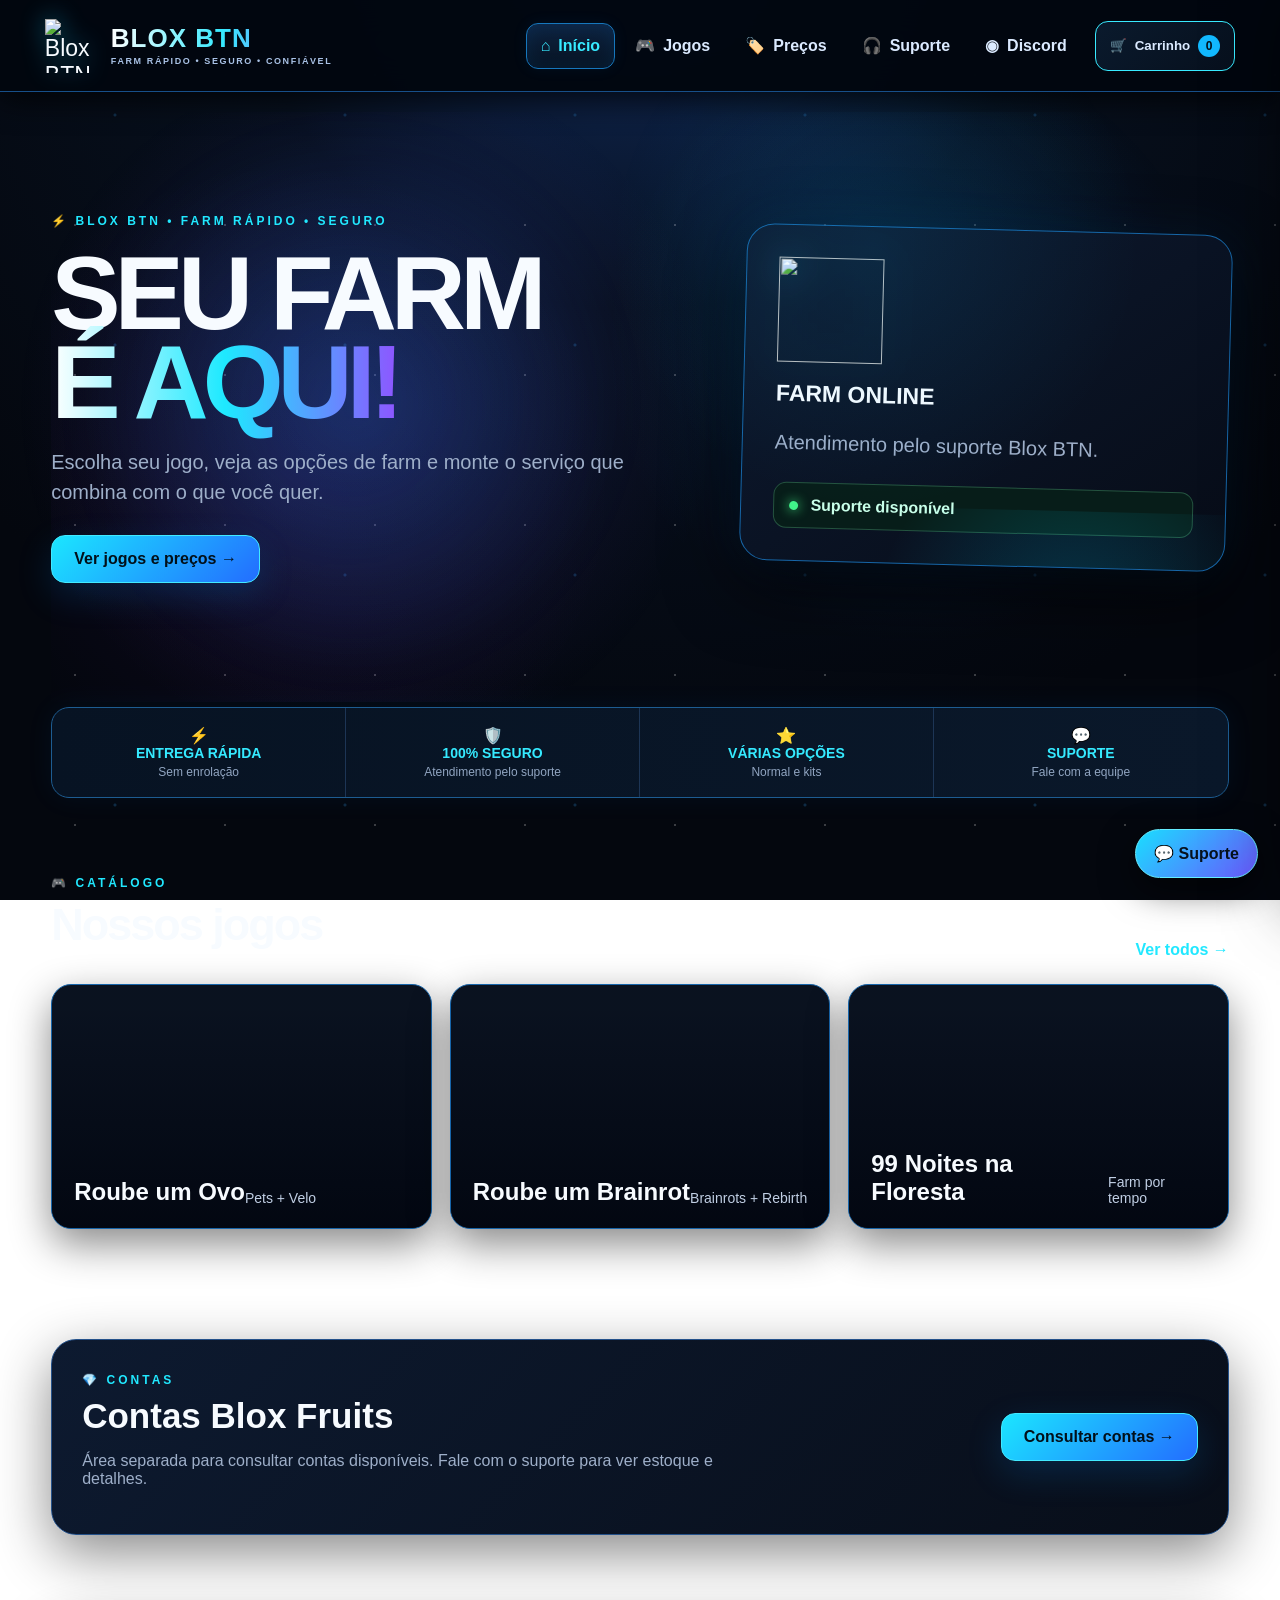
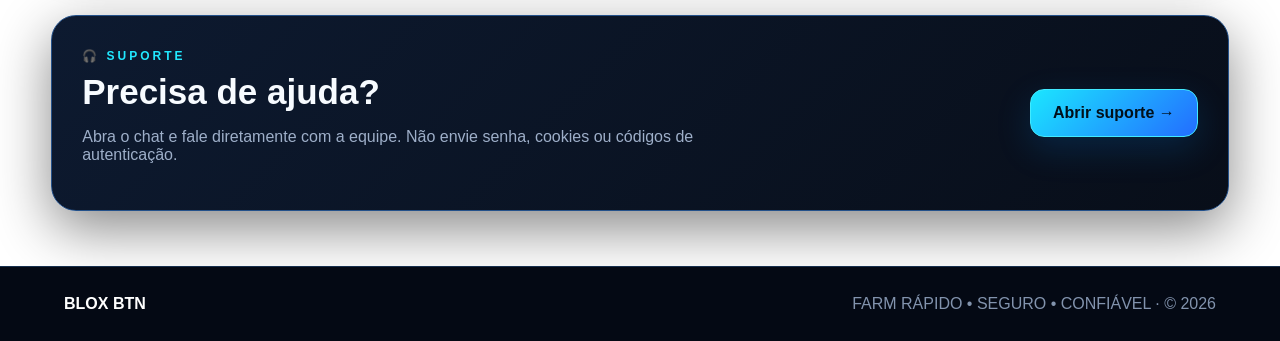
==== index.html @ 267d7a86 "Add files via upload" ====
<!DOCTYPE html>
<html lang="pt-BR"><head><meta charset="UTF-8"><meta name="viewport" content="width=device-width,initial-scale=1.0"><meta name="theme-color" content="#050812"><title>Blox BTN — Farm rápido</title><link rel="stylesheet" href="style.css"></head><body>
<header class="topbar"><a class="brand" href="index.html"><img src="logo.svg" alt="Blox BTN"><span class="brand-text"><strong>BLOX BTN</strong><small>FARM RÁPIDO • SEGURO • CONFIÁVEL</small></span></a><nav><a class="active" href="index.html">⌂ <span>Início</span></a><a href="jogos.html">🎮 <span>Jogos</span></a><a href="jogos.html#precos">🏷️ <span>Preços</span></a><a href="index.html#suporte">🎧 <span>Suporte</span></a><a href="#discord">◉ <span>Discord</span></a><button class="cart-btn" onclick="toggleCart()">🛒 <span>Carrinho</span><b id="cartCount">0</b></button></nav><button class="menu" onclick="toggleMenu()" aria-label="Abrir menu">☰</button></header>
<main class="home">
<section class="hero"><div class="hero-glow"></div><div class="hero-content"><span class="eyebrow">⚡ BLOX BTN • FARM RÁPIDO • SEGURO</span><h1>SEU FARM<br><span>É AQUI!</span></h1><p>Escolha seu jogo, veja as opções de farm e monte o serviço que combina com o que você quer.</p><div class="hero-actions"><a class="main-button" href="jogos.html">Ver jogos e preços →</a></div></div><div class="hero-card"><img src="logo.svg" alt="" class="hero-logo-img"><strong>FARM ONLINE</strong><p>Atendimento pelo suporte Blox BTN.</p><div class="status"><i></i> Suporte disponível</div></div></section>
<div class="feature-strip"><div>⚡<b>ENTREGA RÁPIDA</b><span>Sem enrolação</span></div><div>🛡️<b>100% SEGURO</b><span>Atendimento pelo suporte</span></div><div>⭐<b>VÁRIAS OPÇÕES</b><span>Normal e kits</span></div><div>💬<b>SUPORTE</b><span>Fale com a equipe</span></div></div>
<section class="section catalog-home"><div class="section-head"><div><span class="eyebrow">🎮 CATÁLOGO</span><h2>Nossos jogos</h2></div><a href="jogos.html" class="see-all">Ver todos →</a></div><div class="cards three"><a class="game-preview ovo" href="precos.html?jogo=roube-um-ovo"><b>Roube um Ovo</b><small>Pets + Velo</small></a><a class="game-preview" href="precos.html?jogo=roube-um-brainrot" style="--bg:url('https://tr.rbxcdn.com/180DAY-8bde6e72c5a39b7f9b7b8b1c5c5f0f15/500/280/Image/Jpeg/noFilter')"><b>Roube um Brainrot</b><small>Brainrots + Rebirth</small></a><a class="game-preview noites" href="precos.html?jogo=99-noites"><b>99 Noites na Floresta</b><small>Farm por tempo</small></a></div></section>
<section class="section" id="contas"><div class="support-panel"><div><span class="eyebrow">💎 CONTAS</span><h2>Contas Blox Fruits</h2><p>Área separada para consultar contas disponíveis. Fale com o suporte para ver estoque e detalhes.</p></div><button class="main-button" onclick="openSupport()">Consultar contas →</button></div></section>
<section class="section support-section" id="suporte"><div class="support-panel"><div><span class="eyebrow">🎧 SUPORTE</span><h2>Precisa de ajuda?</h2><p>Abra o chat e fale diretamente com a equipe. Não envie senha, cookies ou códigos de autenticação.</p></div><button class="main-button" onclick="openSupport()">Abrir suporte →</button></div></section>
</main><aside id="cartPanel" class="cart-panel"><div class="cart-head"><strong>🛒 Seu carrinho</strong><button onclick="toggleCart()">×</button></div><div id="cartItems" class="cart-items"><div class="empty-cart">Seu carrinho está vazio.<small>Escolha uma opção e ela aparecerá aqui.</small></div></div><div class="cart-foot"><span>Total</span><strong id="cartTotal">R$ 0</strong><button class="main-button" onclick="openSupport()">Finalizar pelo suporte</button></div></aside><div id="cartShade" class="cart-shade" onclick="toggleCart()"></div><footer><strong>BLOX BTN</strong><span>FARM RÁPIDO • SEGURO • CONFIÁVEL · © 2026</span></footer><div class="support-float" onclick="openSupport()">💬 <span>Suporte</span></div>
<script src="script.js"></script><script type="text/javascript">var Tawk_API=Tawk_API||{},Tawk_LoadStart=new Date();Tawk_API.onLoad=function(){if(Tawk_API.hideWidget)Tawk_API.hideWidget()};(function(){var s1=document.createElement('script'),s0=document.getElementsByTagName('script')[0];s1.async=true;s1.src='https://embed.tawk.to/6ab059ace9134d343e1acadb/1k30dsj8l';s1.charset='UTF-8';s1.setAttribute('crossorigin','*');s0.parentNode.insertBefore(s1,s0)})();</script></body></html>
---- style.css ----
*{box-sizing:border-box}html{scroll-behavior:smooth}:root{--bg:#050812;--panel:#0b1221;--panel2:#10192d;--line:#1e3b67;--text:#f7fbff;--muted:#9eafc9;--cyan:#21e8ff;--blue:#1787ff;--purple:#8a4dff;--pink:#e54dff;--green:#41f58a}body{margin:0;background:radial-gradient(circle at 50% -10%,#122d61 0,#07101e 34%,#04070e 75%);background-attachment:fixed;color:var(--text);font-family:Inter,Arial,sans-serif;min-height:100vh}body:before{content:"";position:fixed;inset:0;pointer-events:none;opacity:.22;background-image:radial-gradient(#fff 1px,transparent 1px),radial-gradient(#3aa9ff 1px,transparent 2px);background-size:150px 150px,230px 230px;z-index:-1}a{text-decoration:none;color:inherit}.topbar{height:82px;background:rgba(3,8,17,.92);backdrop-filter:blur(18px);border-bottom:1px solid #1a3963;display:flex;align-items:center;justify-content:space-between;padding:0 4%;position:sticky;top:0;z-index:20;box-shadow:0 8px 30px #0008}.brand{display:flex;align-items:center;gap:11px;font-size:23px}.brand img{width:48px;height:48px;filter:drop-shadow(0 0 12px #16cfff77)}.brand strong{background:linear-gradient(90deg,#fff,#35eaff,#9b6cff);-webkit-background-clip:text;background-clip:text;color:transparent}.topbar nav{display:flex;gap:22px;align-items:center}.topbar nav a{color:#dce9ff;font-weight:800;padding:10px 12px;border-radius:12px}.topbar nav a:hover{color:var(--cyan);background:#0b1b31}.menu{display:none;background:none;border:0;color:white;font-size:28px}.home,.catalog-page,.prices-page{width:min(1180px,92%);margin:auto}.hero{min-height:610px;display:grid;grid-template-columns:1.15fr .85fr;gap:35px;align-items:center;padding:70px 0 55px;position:relative}.hero:before{content:"";position:absolute;inset:20px -8% 0;background:radial-gradient(circle at 70% 40%,#168dff25,transparent 30%),radial-gradient(circle at 30% 50%,#8a4dff25,transparent 35%);pointer-events:none}.hero-content{position:relative;z-index:1}.hero-glow{position:absolute;width:600px;height:600px;border-radius:50%;background:radial-gradient(circle,#008dff35,transparent 65%);filter:blur(20px);top:10px;left:0;pointer-events:none}.eyebrow,.mini-label{color:var(--cyan);font-weight:900;letter-spacing:3px;font-size:12px}.hero h1{font-size:clamp(58px,9vw,104px);line-height:.86;letter-spacing:-6px;margin:20px 0}.hero h1 span{background:linear-gradient(90deg,#fff,#1ee9ff,#8e55ff);-webkit-background-clip:text;background-clip:text;color:transparent}.hero p{font-size:20px;color:var(--muted);max-width:650px;line-height:1.5}.hero-actions{margin-top:28px}.main-button{border:1px solid #42eaff;display:inline-flex;align-items:center;justify-content:center;border-radius:14px;padding:14px 22px;font-size:16px;font-weight:900;background:linear-gradient(135deg,#1be6ff,#236dff);color:#02101a;box-shadow:0 12px 35px #008cff2b;cursor:pointer}.hero-card{background:linear-gradient(145deg,#0d1a31,#070c17);border:1px solid #24518a;border-radius:28px;padding:32px;box-shadow:0 25px 70px #000b;transform:rotate(1.5deg);position:relative;overflow:hidden}.hero-card:after{content:"";position:absolute;inset:auto -30% -55% 10%;height:240px;background:radial-gradient(circle,#00d9ff35,transparent 65%);pointer-events:none}.hero-logo-img{width:105px;height:105px;margin-bottom:18px;filter:drop-shadow(0 0 18px #18dfff66)}.hero-card strong{display:block;font-size:23px}.hero-card p{color:var(--muted);line-height:1.5}.status{margin-top:25px;padding:13px 15px;border:1px solid #24533f;border-radius:13px;background:#071d19;color:#c8ffe9;font-weight:800}.status i{display:inline-block;width:9px;height:9px;background:var(--green);border-radius:50%;margin-right:8px;box-shadow:0 0 12px var(--green)}.section{padding:55px 0}.section-head{display:flex;align-items:end;justify-content:space-between;gap:20px;margin-bottom:25px}.section-head h2{font-size:45px;letter-spacing:-2px;margin:8px 0}.see-all{color:var(--cyan);font-weight:900}.cards{display:grid;gap:18px}.cards.three{grid-template-columns:repeat(3,1fr)}.game-preview,.game-card{position:relative;overflow:hidden;border:1px solid #1765aa;background:#0a1220 center/cover no-repeat var(--bg);border-radius:20px;min-height:245px;padding:22px;display:flex;align-items:flex-end;transition:.22s;box-shadow:0 15px 40px #0007}.game-preview:before,.game-card:before{content:"";position:absolute;inset:0;background:linear-gradient(180deg,#00000005 10%,#020610ed 100%)}.game-preview>* ,.game-card>*{position:relative}.game-preview:hover,.game-card:hover{transform:translateY(-6px);border-color:var(--cyan);box-shadow:0 18px 50px #00cfff1c}.game-preview b,.game-card strong{font-size:24px;display:block}.game-preview small,.game-card small{display:block;color:#c0cee3;margin-top:6px;font-size:14px}.game-preview.bf{--bg:url('https://tr.rbxcdn.com/180DAY-5304fe8fb874c7244eb4fe24ff324b17/500/280/Image/Jpeg/noFilter')}.game-preview.ovo{--bg:url('https://tr.rbxcdn.com/180DAY-d242991b00219200fb6b4ad45fec79f3/500/280/Image/Jpeg/noFilter')}.game-preview.noites{--bg:url('https://tr.rbxcdn.com/180DAY-b326856ea20ac1e3c3c8810c6e932b70/500/280/Image/Jpeg/noFilter')}.feature-strip{display:grid;grid-template-columns:repeat(4,1fr);border:1px solid #1d5c91;border-radius:18px;background:linear-gradient(90deg,#071323,#0a182a);overflow:hidden;margin:5px 0 20px}.feature-strip>div{padding:18px;text-align:center;border-right:1px solid #1d3555}.feature-strip>div:last-child{border-right:0}.feature-strip b{display:block;color:#35eaff;font-size:14px}.feature-strip span{display:block;color:#91a5c1;font-size:12px;margin-top:4px}.kits-panel{border:1px solid #6937bd;border-radius:25px;padding:25px;background:linear-gradient(135deg,#100d25,#090d1c);box-shadow:0 20px 60px #0008}.kits-head{display:flex;align-items:center;justify-content:space-between;gap:15px;margin-bottom:18px}.kits-head h2{font-size:34px;margin:4px 0}.kit-grid{display:grid;grid-template-columns:repeat(4,1fr);gap:12px}.kit-card{border:1px solid #3159a1;border-radius:15px;background:linear-gradient(145deg,#101d35,#0b1222);padding:14px;min-height:125px}.kit-card .tag{display:inline-block;color:#fff;background:linear-gradient(90deg,#7b27ff,#b93cff);padding:4px 8px;border-radius:7px;font-size:10px;font-weight:900}.kit-card b{display:block;margin:12px 0 5px;font-size:14px}.kit-card small{color:#aebed5}.kit-price{margin-top:12px;color:#dffcff;font-weight:900}.support-section{padding-top:25px}.support-panel{border:1px solid #24518a;border-radius:25px;padding:30px;display:flex;align-items:center;justify-content:space-between;gap:25px;background:linear-gradient(135deg,#0d1a30,#080e19);box-shadow:0 18px 55px #0007}.support-panel h2{font-size:35px;margin:8px 0}.support-panel p{color:var(--muted);max-width:650px}.catalog-head{text-align:center;padding:75px 0 42px}.catalog-head h1{font-size:clamp(55px,9vw,90px);letter-spacing:-5px;margin:18px 0}.catalog-head p{color:var(--muted);font-size:20px}.game-grid{display:grid;grid-template-columns:repeat(2,1fr);gap:20px;padding-bottom:70px}.game-card{min-height:320px}.game-card>span{margin-left:auto;font-size:38px;color:var(--cyan)}.prices-page{padding:45px 0 80px}.back{color:var(--cyan);font-weight:900;display:inline-block;margin-bottom:20px}.selected-game{height:350px;border-radius:25px;overflow:hidden;background:var(--bg) center/cover no-repeat;border:1px solid #24518a;position:relative;box-shadow:0 20px 55px #0009}.selected-game:after{content:"";position:absolute;inset:0;background:linear-gradient(90deg,#020610f7,#020610a8,transparent)}.selected-overlay{position:absolute;z-index:2;left:35px;bottom:30px}.selected-overlay h1{font-size:clamp(43px,7vw,72px);letter-spacing:-4px;margin:8px 0}.selected-overlay p{font-size:20px;color:#d0d9e8}.price-section-title{margin:35px 0 12px}.price-list{border:1px solid #1c416c;border-radius:20px;overflow:hidden;background:#08111f;box-shadow:0 12px 40px #0006}.price-row{display:flex;align-items:center;gap:18px;padding:20px 24px;border-bottom:1px solid #17304e}.price-row:last-child{border-bottom:0}.price-row>div{flex:1}.price-row h2{margin:7px 0 0;font-size:21px}.price-value{font-size:18px;color:#c9fbff}.price-value.consult{color:var(--cyan)}.price-action{border:1px solid #35eaff;background:linear-gradient(135deg,#19dfff,#216eff);color:#02101a;padding:11px 15px;border-radius:11px;font-weight:900;cursor:pointer}.price-note{color:var(--muted);line-height:1.5}.support-note{margin-top:25px;padding:25px;border:1px solid #315383;border-radius:20px;background:#0b1526;display:flex;align-items:center;gap:18px}.support-note strong{font-size:18px}.support-note span{flex:1;color:var(--muted)}.support-float{position:fixed;right:22px;bottom:22px;z-index:30;background:linear-gradient(135deg,#19dfff,#6b57ff);color:#06111d;border-radius:50px;padding:14px 18px;font-weight:900;box-shadow:0 12px 35px #0009;cursor:pointer;border:1px solid #65edff}footer{border-top:1px solid #17304e;padding:28px 5%;display:flex;justify-content:space-between;color:#8293ad;background:#040914}footer strong{color:#fff}@media(max-width:900px){.kit-grid{grid-template-columns:repeat(2,1fr)}.feature-strip{grid-template-columns:repeat(2,1fr)}.feature-strip>div:nth-child(2){border-right:0}.feature-strip>div:nth-child(-n+2){border-bottom:1px solid #1d3555}}@media(max-width:760px){.topbar{height:72px}.topbar nav{display:none;position:absolute;top:72px;left:0;right:0;background:#07101d;border-bottom:1px solid var(--line);padding:20px 5%;flex-direction:column;align-items:flex-start}.topbar nav.open{display:flex}.menu{display:block}.hero{grid-template-columns:1fr;padding:55px 0 35px}.hero-card{transform:none}.hero h1{font-size:64px}.hero p{font-size:18px}.cards.three,.game-grid{grid-template-columns:1fr}.section-head{align-items:flex-start;flex-direction:column}.section-head h2{font-size:36px}.support-panel{flex-direction:column;align-items:flex-start}.support-note{flex-direction:column;align-items:flex-start}.price-row{padding:18px 15px;flex-wrap:wrap}.price-row>div{min-width:55%}.selected-game{height:290px}.selected-overlay{left:22px;bottom:20px}.selected-overlay h1{font-size:43px}.kit-grid{grid-template-columns:1fr}.feature-strip{grid-template-columns:1fr}.feature-strip>div{border-right:0;border-bottom:1px solid #1d3555}.feature-strip>div:last-child{border-bottom:0}footer{flex-direction:column;gap:8px}}

/* HEADER / STORE STYLE */
.topbar{height:92px;padding:0 3.5%;background:rgba(2,7,15,.96);border-bottom:1px solid #174f89;box-shadow:0 8px 30px #000b}
.brand{gap:12px;min-width:255px}.brand img{width:54px;height:54px}.brand-text{display:flex;flex-direction:column;line-height:1}.brand-text strong{font-size:26px;letter-spacing:1px}.brand-text small{margin-top:6px;color:#a9c2e6;font-size:9px;letter-spacing:1.6px;font-weight:900}
.topbar nav{gap:5px}.topbar nav a,.cart-btn{display:flex;align-items:center;gap:8px;padding:13px 14px;border:1px solid transparent;color:#dbeaff;font-weight:900;white-space:nowrap}.topbar nav a:hover,.topbar nav a.active{background:linear-gradient(180deg,#0d2340,#071322);border-color:#1677bd;color:#fff;box-shadow:inset 0 0 18px #008cff18,0 0 16px #008cff12}.topbar nav a.active{color:#37eaff}.cart-btn{border:1px solid #38eaff!important;border-radius:13px;background:linear-gradient(135deg,#0a1a2d,#07101d);cursor:pointer;margin-left:8px}.cart-btn b{display:inline-flex;align-items:center;justify-content:center;min-width:22px;height:22px;padding:0 6px;border-radius:50px;background:#12b9ff;color:#03101a;font-size:12px}.cart-btn:hover{background:linear-gradient(135deg,#16e3ff,#225fff);color:#03101a!important}
.hero{min-height:610px;padding-top:55px}.hero:after{content:"";position:absolute;inset:0;background:radial-gradient(circle at 70% 25%,#0db9ff19,transparent 28%),radial-gradient(circle at 20% 65%,#9d35ff14,transparent 32%);pointer-events:none}.hero-card{border-color:#1766a7;box-shadow:0 0 45px #008cff15,0 25px 70px #000b}.feature-strip{box-shadow:0 0 28px #008cff10}
.game-grid{grid-template-columns:repeat(4,1fr);gap:16px}.game-card{min-height:285px;border-radius:17px;padding:16px;border-color:#137ac1;box-shadow:0 15px 45px #0009}.game-card:after{content:"FARM";position:absolute;top:12px;left:12px;padding:5px 9px;border:1px solid #35eaff;border-radius:8px;background:#07152be8;color:#32eaff;font-size:10px;font-weight:900;letter-spacing:1px}.game-card>div{padding-top:40px}.game-card strong{font-size:18px}.game-card small{font-size:12px}.game-card>span{font-size:27px}
.kits-panel{box-shadow:0 0 35px #8a4dff13,0 20px 60px #0008}.kit-grid{grid-template-columns:repeat(7,1fr)}.kit-card{min-height:145px}.kit-card:hover{transform:translateY(-4px);border-color:#b24dff;box-shadow:0 10px 35px #8a4dff22}
.cart-panel{position:fixed;z-index:60;right:0;top:0;height:100vh;width:min(410px,92vw);background:#07101d;border-left:1px solid #1d6ca9;box-shadow:-20px 0 70px #000c;transform:translateX(110%);transition:.25s;padding:22px;display:flex;flex-direction:column}.cart-panel.open{transform:translateX(0)}.cart-head{display:flex;justify-content:space-between;align-items:center;font-size:20px;padding-bottom:18px;border-bottom:1px solid #1b3a5d}.cart-head button{border:0;background:none;color:#fff;font-size:30px;cursor:pointer}.cart-items{flex:1;padding:20px 0}.empty-cart{height:100%;display:flex;align-items:center;justify-content:center;flex-direction:column;text-align:center;color:#aabbd2}.empty-cart small{margin-top:8px;color:#6f829e}.cart-foot{border-top:1px solid #1b3a5d;padding-top:18px;display:grid;gap:12px}.cart-foot>span{color:#91a6c2}.cart-foot>strong{font-size:24px;color:#42eaff}.cart-shade{position:fixed;inset:0;background:#0008;z-index:55;opacity:0;pointer-events:none;transition:.25s}.cart-shade.open{opacity:1;pointer-events:auto}
@media(max-width:1050px){.topbar nav a span,.cart-btn span{display:none}.topbar nav a,.cart-btn{padding:12px}.game-grid{grid-template-columns:repeat(2,1fr)}.kit-grid{grid-template-columns:repeat(4,1fr)}}
@media(max-width:760px){.topbar{height:74px}.brand{min-width:0}.brand-text small{display:none}.brand-text strong{font-size:20px}.brand img{width:45px;height:45px}.topbar nav{display:none}.menu{display:block}.game-grid{grid-template-columns:1fr}.kit-grid{grid-template-columns:repeat(2,1fr)}}
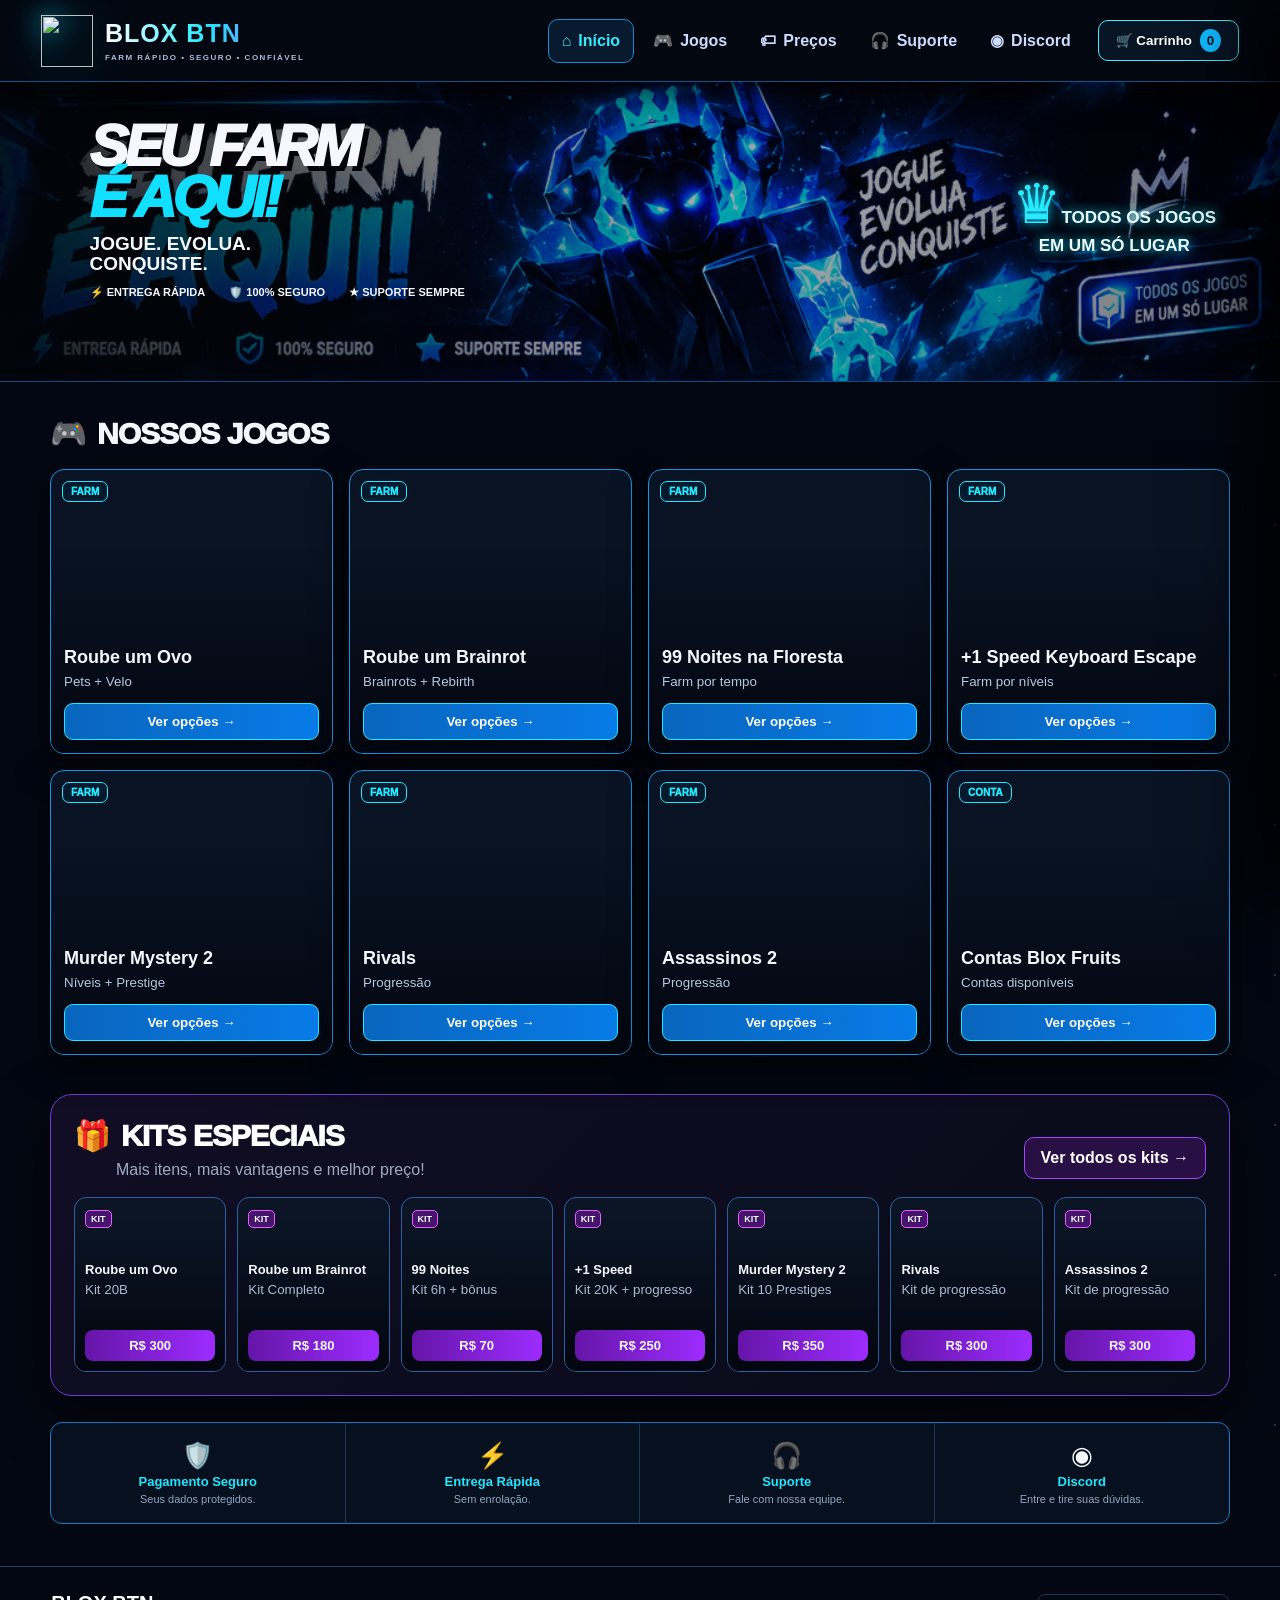
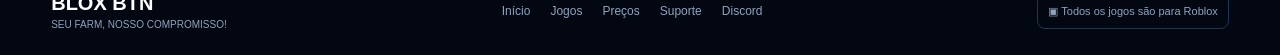
==== commit 1b1fe949: "Add files via upload" ====
--- a/index.html
+++ b/index.html
@@ -1,11 +1,19 @@
-<!DOCTYPE html>
-<html lang="pt-BR"><head><meta charset="UTF-8"><meta name="viewport" content="width=device-width,initial-scale=1.0"><meta name="theme-color" content="#050812"><title>Blox BTN — Farm rápido</title><link rel="stylesheet" href="style.css"></head><body>
-<header class="topbar"><a class="brand" href="index.html"><img src="logo.svg" alt="Blox BTN"><span class="brand-text"><strong>BLOX BTN</strong><small>FARM RÁPIDO • SEGURO • CONFIÁVEL</small></span></a><nav><a class="active" href="index.html">⌂ <span>Início</span></a><a href="jogos.html">🎮 <span>Jogos</span></a><a href="jogos.html#precos">🏷️ <span>Preços</span></a><a href="index.html#suporte">🎧 <span>Suporte</span></a><a href="#discord">◉ <span>Discord</span></a><button class="cart-btn" onclick="toggleCart()">🛒 <span>Carrinho</span><b id="cartCount">0</b></button></nav><button class="menu" onclick="toggleMenu()" aria-label="Abrir menu">☰</button></header>
-<main class="home">
-<section class="hero"><div class="hero-glow"></div><div class="hero-content"><span class="eyebrow">⚡ BLOX BTN • FARM RÁPIDO • SEGURO</span><h1>SEU FARM<br><span>É AQUI!</span></h1><p>Escolha seu jogo, veja as opções de farm e monte o serviço que combina com o que você quer.</p><div class="hero-actions"><a class="main-button" href="jogos.html">Ver jogos e preços →</a></div></div><div class="hero-card"><img src="logo.svg" alt="" class="hero-logo-img"><strong>FARM ONLINE</strong><p>Atendimento pelo suporte Blox BTN.</p><div class="status"><i></i> Suporte disponível</div></div></section>
-<div class="feature-strip"><div>⚡<b>ENTREGA RÁPIDA</b><span>Sem enrolação</span></div><div>🛡️<b>100% SEGURO</b><span>Atendimento pelo suporte</span></div><div>⭐<b>VÁRIAS OPÇÕES</b><span>Normal e kits</span></div><div>💬<b>SUPORTE</b><span>Fale com a equipe</span></div></div>
-<section class="section catalog-home"><div class="section-head"><div><span class="eyebrow">🎮 CATÁLOGO</span><h2>Nossos jogos</h2></div><a href="jogos.html" class="see-all">Ver todos →</a></div><div class="cards three"><a class="game-preview ovo" href="precos.html?jogo=roube-um-ovo"><b>Roube um Ovo</b><small>Pets + Velo</small></a><a class="game-preview" href="precos.html?jogo=roube-um-brainrot" style="--bg:url('https://tr.rbxcdn.com/180DAY-8bde6e72c5a39b7f9b7b8b1c5c5f0f15/500/280/Image/Jpeg/noFilter')"><b>Roube um Brainrot</b><small>Brainrots + Rebirth</small></a><a class="game-preview noites" href="precos.html?jogo=99-noites"><b>99 Noites na Floresta</b><small>Farm por tempo</small></a></div></section>
-<section class="section" id="contas"><div class="support-panel"><div><span class="eyebrow">💎 CONTAS</span><h2>Contas Blox Fruits</h2><p>Área separada para consultar contas disponíveis. Fale com o suporte para ver estoque e detalhes.</p></div><button class="main-button" onclick="openSupport()">Consultar contas →</button></div></section>
-<section class="section support-section" id="suporte"><div class="support-panel"><div><span class="eyebrow">🎧 SUPORTE</span><h2>Precisa de ajuda?</h2><p>Abra o chat e fale diretamente com a equipe. Não envie senha, cookies ou códigos de autenticação.</p></div><button class="main-button" onclick="openSupport()">Abrir suporte →</button></div></section>
-</main><aside id="cartPanel" class="cart-panel"><div class="cart-head"><strong>🛒 Seu carrinho</strong><button onclick="toggleCart()">×</button></div><div id="cartItems" class="cart-items"><div class="empty-cart">Seu carrinho está vazio.<small>Escolha uma opção e ela aparecerá aqui.</small></div></div><div class="cart-foot"><span>Total</span><strong id="cartTotal">R$ 0</strong><button class="main-button" onclick="openSupport()">Finalizar pelo suporte</button></div></aside><div id="cartShade" class="cart-shade" onclick="toggleCart()"></div><footer><strong>BLOX BTN</strong><span>FARM RÁPIDO • SEGURO • CONFIÁVEL · © 2026</span></footer><div class="support-float" onclick="openSupport()">💬 <span>Suporte</span></div>
-<script src="script.js"></script><script type="text/javascript">var Tawk_API=Tawk_API||{},Tawk_LoadStart=new Date();Tawk_API.onLoad=function(){if(Tawk_API.hideWidget)Tawk_API.hideWidget()};(function(){var s1=document.createElement('script'),s0=document.getElementsByTagName('script')[0];s1.async=true;s1.src='https://embed.tawk.to/6ab059ace9134d343e1acadb/1k30dsj8l';s1.charset='UTF-8';s1.setAttribute('crossorigin','*');s0.parentNode.insertBefore(s1,s0)})();</script></body></html>
+<!doctype html><html lang="pt-BR"><head><meta charset="utf-8"><meta name="viewport" content="width=device-width,initial-scale=1"><title>Blox BTN — Farm rápido</title><link rel="stylesheet" href="style.css"></head><body>
+<header class="header"><a class="logo" href="index.html"><img src="logo.svg"><span><b>BLOX BTN</b><small>FARM RÁPIDO • SEGURO • CONFIÁVEL</small></span></a><nav><a class="active" href="index.html">⌂<em>Início</em></a><a href="jogos.html">🎮<em>Jogos</em></a><a href="precos.html">🏷<em>Preços</em></a><a href="#suporte">🎧<em>Suporte</em></a><a href="#discord">◉<em>Discord</em></a><button class="cart" onclick="openCart()">🛒 Carrinho <strong id="cartCount">0</strong></button></nav><button class="hamb" onclick="menu()">☰</button></header>
+<main>
+<section class="hero"><div class="hero-bg"></div><div class="hero-text"><h1>SEU FARM<br><span>É AQUI!</span></h1><p>JOGUE. EVOLUA.<br>CONQUISTE.</p><div class="badges"><b>⚡ ENTREGA RÁPIDA</b><b>🛡️ 100% SEGURO</b><b>★ SUPORTE SEMPRE</b></div></div><div class="hero-side">♛<b>TODOS OS JOGOS<br>EM UM SÓ LUGAR</b></div></section>
+<section class="games"><div class="section-title"><span>🎮</span><h2>NOSSOS JOGOS</h2></div><div class="game-grid">
+<a class="game-card egg" href="precos.html?jogo=roube-um-ovo"><span>FARM</span><div><h3>Roube um Ovo</h3><small>Pets + Velo</small><button>Ver opções →</button></div></a>
+<a class="game-card brain" href="precos.html?jogo=roube-um-brainrot"><span>FARM</span><div><h3>Roube um Brainrot</h3><small>Brainrots + Rebirth</small><button>Ver opções →</button></div></a>
+<a class="game-card forest" href="precos.html?jogo=99-noites"><span>FARM</span><div><h3>99 Noites na Floresta</h3><small>Farm por tempo</small><button>Ver opções →</button></div></a>
+<a class="game-card speed" href="precos.html?jogo=speed"><span>FARM</span><div><h3>+1 Speed Keyboard Escape</h3><small>Farm por níveis</small><button>Ver opções →</button></div></a>
+<a class="game-card mm2" href="precos.html?jogo=mm2"><span>FARM</span><div><h3>Murder Mystery 2</h3><small>Níveis + Prestige</small><button>Ver opções →</button></div></a>
+<a class="game-card rivals" href="precos.html?jogo=rivals"><span>FARM</span><div><h3>Rivals</h3><small>Progressão</small><button>Ver opções →</button></div></a>
+<a class="game-card assassins" href="precos.html?jogo=assassinos-2"><span>FARM</span><div><h3>Assassinos 2</h3><small>Progressão</small><button>Ver opções →</button></div></a>
+<a class="game-card blox" href="precos.html?jogo=contas-blox-fruits"><span>CONTA</span><div><h3>Contas Blox Fruits</h3><small>Contas disponíveis</small><button>Ver opções →</button></div></a>
+</div></section>
+<section class="kits" id="kits"><div class="kits-top"><div><div class="section-title purple"><span>🎁</span><h2>KITS ESPECIAIS</h2></div><p>Mais itens, mais vantagens e melhor preço!</p></div><a href="precos.html#kits">Ver todos os kits →</a></div><div class="kit-grid">
+<div class="kit egg"><b>KIT</b><h4>Roube um Ovo</h4><small>Kit 20B</small><strong>R$ 300</strong></div><div class="kit brain"><b>KIT</b><h4>Roube um Brainrot</h4><small>Kit Completo</small><strong>R$ 180</strong></div><div class="kit forest"><b>KIT</b><h4>99 Noites</h4><small>Kit 6h + bônus</small><strong>R$ 70</strong></div><div class="kit speed"><b>KIT</b><h4>+1 Speed</h4><small>Kit 20K + progresso</small><strong>R$ 250</strong></div><div class="kit mm2"><b>KIT</b><h4>Murder Mystery 2</h4><small>Kit 10 Prestiges</small><strong>R$ 350</strong></div><div class="kit rivals"><b>KIT</b><h4>Rivals</h4><small>Kit de progressão</small><strong>R$ 300</strong></div><div class="kit assassins"><b>KIT</b><h4>Assassinos 2</h4><small>Kit de progressão</small><strong>R$ 300</strong></div></div></section>
+<section class="info"><div>🛡️<b>Pagamento Seguro</b><small>Seus dados protegidos.</small></div><div>⚡<b>Entrega Rápida</b><small>Sem enrolação.</small></div><div id="suporte">🎧<b>Suporte</b><small>Fale com nossa equipe.</small></div><div id="discord">◉<b>Discord</b><small>Entre e tire suas dúvidas.</small></div></section>
+</main><footer><div><b>BLOX BTN</b><small>SEU FARM, NOSSO COMPROMISSO!</small></div><nav><a href="index.html">Início</a><a href="jogos.html">Jogos</a><a href="precos.html">Preços</a><a href="#suporte">Suporte</a><a href="#discord">Discord</a></nav><span>▣ Todos os jogos são para Roblox</span></footer>
+<aside id="cart"><button onclick="closeCart()">×</button><h2>🛒 Carrinho</h2><p>Seu carrinho está vazio.</p></aside><script src="script.js"></script></body></html>
--- a/style.css
+++ b/style.css
@@ -1,12 +1 @@
-*{box-sizing:border-box}html{scroll-behavior:smooth}:root{--bg:#050812;--panel:#0b1221;--panel2:#10192d;--line:#1e3b67;--text:#f7fbff;--muted:#9eafc9;--cyan:#21e8ff;--blue:#1787ff;--purple:#8a4dff;--pink:#e54dff;--green:#41f58a}body{margin:0;background:radial-gradient(circle at 50% -10%,#122d61 0,#07101e 34%,#04070e 75%);background-attachment:fixed;color:var(--text);font-family:Inter,Arial,sans-serif;min-height:100vh}body:before{content:"";position:fixed;inset:0;pointer-events:none;opacity:.22;background-image:radial-gradient(#fff 1px,transparent 1px),radial-gradient(#3aa9ff 1px,transparent 2px);background-size:150px 150px,230px 230px;z-index:-1}a{text-decoration:none;color:inherit}.topbar{height:82px;background:rgba(3,8,17,.92);backdrop-filter:blur(18px);border-bottom:1px solid #1a3963;display:flex;align-items:center;justify-content:space-between;padding:0 4%;position:sticky;top:0;z-index:20;box-shadow:0 8px 30px #0008}.brand{display:flex;align-items:center;gap:11px;font-size:23px}.brand img{width:48px;height:48px;filter:drop-shadow(0 0 12px #16cfff77)}.brand strong{background:linear-gradient(90deg,#fff,#35eaff,#9b6cff);-webkit-background-clip:text;background-clip:text;color:transparent}.topbar nav{display:flex;gap:22px;align-items:center}.topbar nav a{color:#dce9ff;font-weight:800;padding:10px 12px;border-radius:12px}.topbar nav a:hover{color:var(--cyan);background:#0b1b31}.menu{display:none;background:none;border:0;color:white;font-size:28px}.home,.catalog-page,.prices-page{width:min(1180px,92%);margin:auto}.hero{min-height:610px;display:grid;grid-template-columns:1.15fr .85fr;gap:35px;align-items:center;padding:70px 0 55px;position:relative}.hero:before{content:"";position:absolute;inset:20px -8% 0;background:radial-gradient(circle at 70% 40%,#168dff25,transparent 30%),radial-gradient(circle at 30% 50%,#8a4dff25,transparent 35%);pointer-events:none}.hero-content{position:relative;z-index:1}.hero-glow{position:absolute;width:600px;height:600px;border-radius:50%;background:radial-gradient(circle,#008dff35,transparent 65%);filter:blur(20px);top:10px;left:0;pointer-events:none}.eyebrow,.mini-label{color:var(--cyan);font-weight:900;letter-spacing:3px;font-size:12px}.hero h1{font-size:clamp(58px,9vw,104px);line-height:.86;letter-spacing:-6px;margin:20px 0}.hero h1 span{background:linear-gradient(90deg,#fff,#1ee9ff,#8e55ff);-webkit-background-clip:text;background-clip:text;color:transparent}.hero p{font-size:20px;color:var(--muted);max-width:650px;line-height:1.5}.hero-actions{margin-top:28px}.main-button{border:1px solid #42eaff;display:inline-flex;align-items:center;justify-content:center;border-radius:14px;padding:14px 22px;font-size:16px;font-weight:900;background:linear-gradient(135deg,#1be6ff,#236dff);color:#02101a;box-shadow:0 12px 35px #008cff2b;cursor:pointer}.hero-card{background:linear-gradient(145deg,#0d1a31,#070c17);border:1px solid #24518a;border-radius:28px;padding:32px;box-shadow:0 25px 70px #000b;transform:rotate(1.5deg);position:relative;overflow:hidden}.hero-card:after{content:"";position:absolute;inset:auto -30% -55% 10%;height:240px;background:radial-gradient(circle,#00d9ff35,transparent 65%);pointer-events:none}.hero-logo-img{width:105px;height:105px;margin-bottom:18px;filter:drop-shadow(0 0 18px #18dfff66)}.hero-card strong{display:block;font-size:23px}.hero-card p{color:var(--muted);line-height:1.5}.status{margin-top:25px;padding:13px 15px;border:1px solid #24533f;border-radius:13px;background:#071d19;color:#c8ffe9;font-weight:800}.status i{display:inline-block;width:9px;height:9px;background:var(--green);border-radius:50%;margin-right:8px;box-shadow:0 0 12px var(--green)}.section{padding:55px 0}.section-head{display:flex;align-items:end;justify-content:space-between;gap:20px;margin-bottom:25px}.section-head h2{font-size:45px;letter-spacing:-2px;margin:8px 0}.see-all{color:var(--cyan);font-weight:900}.cards{display:grid;gap:18px}.cards.three{grid-template-columns:repeat(3,1fr)}.game-preview,.game-card{position:relative;overflow:hidden;border:1px solid #1765aa;background:#0a1220 center/cover no-repeat var(--bg);border-radius:20px;min-height:245px;padding:22px;display:flex;align-items:flex-end;transition:.22s;box-shadow:0 15px 40px #0007}.game-preview:before,.game-card:before{content:"";position:absolute;inset:0;background:linear-gradient(180deg,#00000005 10%,#020610ed 100%)}.game-preview>* ,.game-card>*{position:relative}.game-preview:hover,.game-card:hover{transform:translateY(-6px);border-color:var(--cyan);box-shadow:0 18px 50px #00cfff1c}.game-preview b,.game-card strong{font-size:24px;display:block}.game-preview small,.game-card small{display:block;color:#c0cee3;margin-top:6px;font-size:14px}.game-preview.bf{--bg:url('https://tr.rbxcdn.com/180DAY-5304fe8fb874c7244eb4fe24ff324b17/500/280/Image/Jpeg/noFilter')}.game-preview.ovo{--bg:url('https://tr.rbxcdn.com/180DAY-d242991b00219200fb6b4ad45fec79f3/500/280/Image/Jpeg/noFilter')}.game-preview.noites{--bg:url('https://tr.rbxcdn.com/180DAY-b326856ea20ac1e3c3c8810c6e932b70/500/280/Image/Jpeg/noFilter')}.feature-strip{display:grid;grid-template-columns:repeat(4,1fr);border:1px solid #1d5c91;border-radius:18px;background:linear-gradient(90deg,#071323,#0a182a);overflow:hidden;margin:5px 0 20px}.feature-strip>div{padding:18px;text-align:center;border-right:1px solid #1d3555}.feature-strip>div:last-child{border-right:0}.feature-strip b{display:block;color:#35eaff;font-size:14px}.feature-strip span{display:block;color:#91a5c1;font-size:12px;margin-top:4px}.kits-panel{border:1px solid #6937bd;border-radius:25px;padding:25px;background:linear-gradient(135deg,#100d25,#090d1c);box-shadow:0 20px 60px #0008}.kits-head{display:flex;align-items:center;justify-content:space-between;gap:15px;margin-bottom:18px}.kits-head h2{font-size:34px;margin:4px 0}.kit-grid{display:grid;grid-template-columns:repeat(4,1fr);gap:12px}.kit-card{border:1px solid #3159a1;border-radius:15px;background:linear-gradient(145deg,#101d35,#0b1222);padding:14px;min-height:125px}.kit-card .tag{display:inline-block;color:#fff;background:linear-gradient(90deg,#7b27ff,#b93cff);padding:4px 8px;border-radius:7px;font-size:10px;font-weight:900}.kit-card b{display:block;margin:12px 0 5px;font-size:14px}.kit-card small{color:#aebed5}.kit-price{margin-top:12px;color:#dffcff;font-weight:900}.support-section{padding-top:25px}.support-panel{border:1px solid #24518a;border-radius:25px;padding:30px;display:flex;align-items:center;justify-content:space-between;gap:25px;background:linear-gradient(135deg,#0d1a30,#080e19);box-shadow:0 18px 55px #0007}.support-panel h2{font-size:35px;margin:8px 0}.support-panel p{color:var(--muted);max-width:650px}.catalog-head{text-align:center;padding:75px 0 42px}.catalog-head h1{font-size:clamp(55px,9vw,90px);letter-spacing:-5px;margin:18px 0}.catalog-head p{color:var(--muted);font-size:20px}.game-grid{display:grid;grid-template-columns:repeat(2,1fr);gap:20px;padding-bottom:70px}.game-card{min-height:320px}.game-card>span{margin-left:auto;font-size:38px;color:var(--cyan)}.prices-page{padding:45px 0 80px}.back{color:var(--cyan);font-weight:900;display:inline-block;margin-bottom:20px}.selected-game{height:350px;border-radius:25px;overflow:hidden;background:var(--bg) center/cover no-repeat;border:1px solid #24518a;position:relative;box-shadow:0 20px 55px #0009}.selected-game:after{content:"";position:absolute;inset:0;background:linear-gradient(90deg,#020610f7,#020610a8,transparent)}.selected-overlay{position:absolute;z-index:2;left:35px;bottom:30px}.selected-overlay h1{font-size:clamp(43px,7vw,72px);letter-spacing:-4px;margin:8px 0}.selected-overlay p{font-size:20px;color:#d0d9e8}.price-section-title{margin:35px 0 12px}.price-list{border:1px solid #1c416c;border-radius:20px;overflow:hidden;background:#08111f;box-shadow:0 12px 40px #0006}.price-row{display:flex;align-items:center;gap:18px;padding:20px 24px;border-bottom:1px solid #17304e}.price-row:last-child{border-bottom:0}.price-row>div{flex:1}.price-row h2{margin:7px 0 0;font-size:21px}.price-value{font-size:18px;color:#c9fbff}.price-value.consult{color:var(--cyan)}.price-action{border:1px solid #35eaff;background:linear-gradient(135deg,#19dfff,#216eff);color:#02101a;padding:11px 15px;border-radius:11px;font-weight:900;cursor:pointer}.price-note{color:var(--muted);line-height:1.5}.support-note{margin-top:25px;padding:25px;border:1px solid #315383;border-radius:20px;background:#0b1526;display:flex;align-items:center;gap:18px}.support-note strong{font-size:18px}.support-note span{flex:1;color:var(--muted)}.support-float{position:fixed;right:22px;bottom:22px;z-index:30;background:linear-gradient(135deg,#19dfff,#6b57ff);color:#06111d;border-radius:50px;padding:14px 18px;font-weight:900;box-shadow:0 12px 35px #0009;cursor:pointer;border:1px solid #65edff}footer{border-top:1px solid #17304e;padding:28px 5%;display:flex;justify-content:space-between;color:#8293ad;background:#040914}footer strong{color:#fff}@media(max-width:900px){.kit-grid{grid-template-columns:repeat(2,1fr)}.feature-strip{grid-template-columns:repeat(2,1fr)}.feature-strip>div:nth-child(2){border-right:0}.feature-strip>div:nth-child(-n+2){border-bottom:1px solid #1d3555}}@media(max-width:760px){.topbar{height:72px}.topbar nav{display:none;position:absolute;top:72px;left:0;right:0;background:#07101d;border-bottom:1px solid var(--line);padding:20px 5%;flex-direction:column;align-items:flex-start}.topbar nav.open{display:flex}.menu{display:block}.hero{grid-template-columns:1fr;padding:55px 0 35px}.hero-card{transform:none}.hero h1{font-size:64px}.hero p{font-size:18px}.cards.three,.game-grid{grid-template-columns:1fr}.section-head{align-items:flex-start;flex-direction:column}.section-head h2{font-size:36px}.support-panel{flex-direction:column;align-items:flex-start}.support-note{flex-direction:column;align-items:flex-start}.price-row{padding:18px 15px;flex-wrap:wrap}.price-row>div{min-width:55%}.selected-game{height:290px}.selected-overlay{left:22px;bottom:20px}.selected-overlay h1{font-size:43px}.kit-grid{grid-template-columns:1fr}.feature-strip{grid-template-columns:1fr}.feature-strip>div{border-right:0;border-bottom:1px solid #1d3555}.feature-strip>div:last-child{border-bottom:0}footer{flex-direction:column;gap:8px}}
-
-/* HEADER / STORE STYLE */
-.topbar{height:92px;padding:0 3.5%;background:rgba(2,7,15,.96);border-bottom:1px solid #174f89;box-shadow:0 8px 30px #000b}
-.brand{gap:12px;min-width:255px}.brand img{width:54px;height:54px}.brand-text{display:flex;flex-direction:column;line-height:1}.brand-text strong{font-size:26px;letter-spacing:1px}.brand-text small{margin-top:6px;color:#a9c2e6;font-size:9px;letter-spacing:1.6px;font-weight:900}
-.topbar nav{gap:5px}.topbar nav a,.cart-btn{display:flex;align-items:center;gap:8px;padding:13px 14px;border:1px solid transparent;color:#dbeaff;font-weight:900;white-space:nowrap}.topbar nav a:hover,.topbar nav a.active{background:linear-gradient(180deg,#0d2340,#071322);border-color:#1677bd;color:#fff;box-shadow:inset 0 0 18px #008cff18,0 0 16px #008cff12}.topbar nav a.active{color:#37eaff}.cart-btn{border:1px solid #38eaff!important;border-radius:13px;background:linear-gradient(135deg,#0a1a2d,#07101d);cursor:pointer;margin-left:8px}.cart-btn b{display:inline-flex;align-items:center;justify-content:center;min-width:22px;height:22px;padding:0 6px;border-radius:50px;background:#12b9ff;color:#03101a;font-size:12px}.cart-btn:hover{background:linear-gradient(135deg,#16e3ff,#225fff);color:#03101a!important}
-.hero{min-height:610px;padding-top:55px}.hero:after{content:"";position:absolute;inset:0;background:radial-gradient(circle at 70% 25%,#0db9ff19,transparent 28%),radial-gradient(circle at 20% 65%,#9d35ff14,transparent 32%);pointer-events:none}.hero-card{border-color:#1766a7;box-shadow:0 0 45px #008cff15,0 25px 70px #000b}.feature-strip{box-shadow:0 0 28px #008cff10}
-.game-grid{grid-template-columns:repeat(4,1fr);gap:16px}.game-card{min-height:285px;border-radius:17px;padding:16px;border-color:#137ac1;box-shadow:0 15px 45px #0009}.game-card:after{content:"FARM";position:absolute;top:12px;left:12px;padding:5px 9px;border:1px solid #35eaff;border-radius:8px;background:#07152be8;color:#32eaff;font-size:10px;font-weight:900;letter-spacing:1px}.game-card>div{padding-top:40px}.game-card strong{font-size:18px}.game-card small{font-size:12px}.game-card>span{font-size:27px}
-.kits-panel{box-shadow:0 0 35px #8a4dff13,0 20px 60px #0008}.kit-grid{grid-template-columns:repeat(7,1fr)}.kit-card{min-height:145px}.kit-card:hover{transform:translateY(-4px);border-color:#b24dff;box-shadow:0 10px 35px #8a4dff22}
-.cart-panel{position:fixed;z-index:60;right:0;top:0;height:100vh;width:min(410px,92vw);background:#07101d;border-left:1px solid #1d6ca9;box-shadow:-20px 0 70px #000c;transform:translateX(110%);transition:.25s;padding:22px;display:flex;flex-direction:column}.cart-panel.open{transform:translateX(0)}.cart-head{display:flex;justify-content:space-between;align-items:center;font-size:20px;padding-bottom:18px;border-bottom:1px solid #1b3a5d}.cart-head button{border:0;background:none;color:#fff;font-size:30px;cursor:pointer}.cart-items{flex:1;padding:20px 0}.empty-cart{height:100%;display:flex;align-items:center;justify-content:center;flex-direction:column;text-align:center;color:#aabbd2}.empty-cart small{margin-top:8px;color:#6f829e}.cart-foot{border-top:1px solid #1b3a5d;padding-top:18px;display:grid;gap:12px}.cart-foot>span{color:#91a6c2}.cart-foot>strong{font-size:24px;color:#42eaff}.cart-shade{position:fixed;inset:0;background:#0008;z-index:55;opacity:0;pointer-events:none;transition:.25s}.cart-shade.open{opacity:1;pointer-events:auto}
-@media(max-width:1050px){.topbar nav a span,.cart-btn span{display:none}.topbar nav a,.cart-btn{padding:12px}.game-grid{grid-template-columns:repeat(2,1fr)}.kit-grid{grid-template-columns:repeat(4,1fr)}}
-@media(max-width:760px){.topbar{height:74px}.brand{min-width:0}.brand-text small{display:none}.brand-text strong{font-size:20px}.brand img{width:45px;height:45px}.topbar nav{display:none}.menu{display:block}.game-grid{grid-template-columns:1fr}.kit-grid{grid-template-columns:repeat(2,1fr)}}
+*{box-sizing:border-box}html{scroll-behavior:smooth}body{margin:0;background:#030711;color:#f5f8ff;font-family:Arial,Helvetica,sans-serif;background-image:radial-gradient(#143866 1px,transparent 1px);background-size:150px 150px}a{text-decoration:none;color:inherit}.header{height:82px;position:sticky;top:0;z-index:20;display:flex;align-items:center;justify-content:space-between;padding:0 3.2%;background:#030811f5;border-bottom:1px solid #18528a;box-shadow:0 10px 35px #000b}.logo{display:flex;align-items:center;gap:12px}.logo img{width:52px;height:52px;filter:drop-shadow(0 0 14px #08d9ff)}.logo span{display:flex;flex-direction:column}.logo b{font-size:25px;letter-spacing:1px;background:linear-gradient(90deg,#fff,#26e9ff,#8c5cff);color:transparent;background-clip:text}.logo small{font-size:8px;letter-spacing:1.5px;color:#a9bdd9;margin-top:5px;font-weight:900}.header nav{display:flex;align-items:center;gap:5px}.header nav a{display:flex;align-items:center;gap:7px;padding:12px 13px;border:1px solid transparent;border-radius:10px;color:#cbdcff;font-weight:900}.header nav a.active,.header nav a:hover{border-color:#168bd1;background:#081a2d;color:#35eaff}.header nav a em{font-style:normal}.cart{border:1px solid #43edff;border-radius:10px;background:#071524;color:#fff;padding:12px 17px;font-weight:900;margin-left:8px}.cart strong{background:#10baff;color:#03101b;border-radius:50%;padding:4px 7px;margin-left:4px}.hamb{display:none;background:none;border:0;color:#fff;font-size:28px}.hero{height:300px;position:relative;overflow:hidden;border-bottom:1px solid #0f4c81}.hero-bg{position:absolute;inset:0;background-image:url('hero-banner.png');background-size:cover;background-position:center 44%;filter:saturate(1.1)}.hero:after{content:"";position:absolute;inset:0;background:linear-gradient(90deg,#02050ae6 0%,#02050a55 55%,#02050a88 100%)}.hero-text,.hero-side{position:relative;z-index:2}.hero-text{padding:38px 7%}.hero h1{font-size:58px;line-height:.88;margin:0;font-weight:1000;font-style:italic;text-shadow:5px 5px #02040a;letter-spacing:-4px}.hero h1 span{color:#11dfff}.hero-text p{font-size:19px;font-weight:900;line-height:1.05;margin:12px 0}.badges{display:flex;gap:24px;font-size:11px}.hero-side{position:absolute;right:5%;top:90px;text-align:center;color:#eafcff;font-size:17px;text-shadow:0 0 12px #1bdfff}.hero-side:first-letter{font-size:55px;color:#28eaff}.games,.kits{width:min(1180px,94%);margin:auto;padding:34px 0}.section-title{display:flex;align-items:center;gap:10px;margin-bottom:18px}.section-title span{font-size:30px}.section-title h2{font-size:30px;margin:0;font-weight:1000;letter-spacing:-1px}.game-grid{display:grid;grid-template-columns:repeat(4,1fr);gap:16px}.game-card{height:285px;position:relative;border:1px solid #1196e7;border-radius:14px;overflow:hidden;background:#091323 center/cover;box-shadow:0 12px 35px #0009;transition:.2s}.game-card:hover{transform:translateY(-5px);border-color:#36f0ff;box-shadow:0 15px 40px #00cfff2c}.game-card:after{content:"";position:absolute;inset:0;background:linear-gradient(180deg,#00000000 25%,#02050de8 100%)}.game-card>span{position:absolute;z-index:2;top:11px;left:11px;background:#07192c;border:1px solid #24e8ff;color:#23eaff;border-radius:7px;padding:4px 8px;font-size:10px;font-weight:1000}.game-card>div{position:absolute;z-index:3;left:13px;right:13px;bottom:13px}.game-card h3{font-size:18px;margin:0 0 4px}.game-card small{color:#b6c9e2}.game-card button{display:block;width:100%;margin-top:13px;padding:10px;border:1px solid #22e7ff;border-radius:9px;background:linear-gradient(90deg,#0965bd,#087be8);color:#fff;font-weight:900}.egg{background-image:url('https://tr.rbxcdn.com/180DAY-d242991b00219200fb6b4ad45fec79f3/500/280/Image/Jpeg/noFilter')}.brain{background-image:url('https://tr.rbxcdn.com/180DAY-8bde6e72c5a39b7f9b7b8b1c5c5f0f15/500/280/Image/Jpeg/noFilter')}.forest{background-image:url('https://tr.rbxcdn.com/180DAY-b326856ea20ac1e3c3c8810c6e932b70/500/280/Image/Jpeg/noFilter')}.speed{background-image:url('https://tr.rbxcdn.com/180DAY-6cf6e8d1f4b0d4a2b2d2f1b2a1c2d3e4/500/280/Image/Jpeg/noFilter')}.mm2{background-image:url('https://tr.rbxcdn.com/180DAY-6e8c4e1c5b2d6f7a8b9c0d1e2f3a4b5c/500/280/Image/Jpeg/noFilter')}.rivals{background-image:url('https://tr.rbxcdn.com/180DAY-4d3c2b1a9f8e7d6c5b4a392817161514/500/280/Image/Jpeg/noFilter')}.assassins{background-image:url('https://tr.rbxcdn.com/180DAY-3b2a19081716151413121110fedcba98/500/280/Image/Jpeg/noFilter')}.blox{background-image:url('https://tr.rbxcdn.com/180DAY-5304fe8fb874c7244eb4fe24ff324b17/500/280/Image/Jpeg/noFilter')}.kits{border:1px solid #7438d5;border-radius:22px;background:linear-gradient(135deg,#110d25,#070b17);padding:23px;margin-top:5px;box-shadow:0 20px 55px #0008}.kits-top{display:flex;align-items:center;justify-content:space-between}.kits-top p{margin:-10px 0 18px 42px;color:#9eaac5}.kits-top>a{border:1px solid #a244ff;border-radius:10px;padding:11px 16px;background:#281044;color:#fff;font-weight:900}.purple h2{color:#fff}.kit-grid{display:grid;grid-template-columns:repeat(7,1fr);gap:11px}.kit{height:175px;border:1px solid #2b5fa2;border-radius:12px;padding:10px;position:relative;overflow:hidden;background:#0b1525 center/cover}.kit:after{content:"";position:absolute;inset:0;background:linear-gradient(180deg,#00000000 10%,#02050def 100%)}.kit>*{position:relative;z-index:2}.kit>b{font-size:9px;border:1px solid #e95cff;background:#44156a;border-radius:5px;padding:3px 5px}.kit h4{margin:36px 0 3px;font-size:13px}.kit small{color:#aabbd5}.kit strong{display:block;position:absolute;bottom:10px;left:10px;right:10px;text-align:center;background:linear-gradient(90deg,#6515a8,#9d2cff);padding:8px;border-radius:8px;font-size:13px}.info{width:min(1180px,94%);margin:26px auto 42px;border:1px solid #137bc2;border-radius:12px;background:#06101e;display:grid;grid-template-columns:repeat(4,1fr);overflow:hidden}.info div{padding:18px;text-align:center;border-right:1px solid #183858}.info div:last-child{border:0}.info div:first-letter{font-size:25px}.info b,.info small{display:block}.info b{color:#20e7ff;font-size:13px;margin-top:4px}.info small{color:#8fa6c5;font-size:11px;margin-top:4px}footer{border-top:1px solid #174064;background:#020711;padding:25px 4%;display:flex;align-items:center;justify-content:space-between;color:#8fa3bf}footer div{display:flex;flex-direction:column}footer b{color:#fff;font-size:20px}footer small{font-size:10px;margin-top:4px}footer nav{display:flex;gap:20px;font-size:12px}footer>span{font-size:11px;border:1px solid #1b3859;padding:10px;border-radius:8px}#cart{position:fixed;right:0;top:0;height:100vh;width:370px;z-index:50;background:#07101d;border-left:1px solid #22dfff;padding:25px;transform:translateX(100%);transition:.25s;box-shadow:-20px 0 70px #000}.cart-open{transform:translateX(0)!important}#cart>button{float:right;background:none;color:#fff;border:0;font-size:30px}#cart h2{margin-top:40px}@media(max-width:1000px){.game-grid{grid-template-columns:repeat(2,1fr)}.kit-grid{grid-template-columns:repeat(4,1fr)}.header nav a em{display:none}}@media(max-width:700px){.header{height:70px}.logo img{width:44px;height:44px}.logo b{font-size:19px}.logo small{display:none}.header nav{display:none}.hamb{display:block}.hero{height:280px}.hero-text{padding:35px 6%}.hero h1{font-size:46px}.hero-side{display:none}.badges{gap:9px;flex-wrap:wrap;font-size:9px}.games,.kits{width:92%}.game-grid{grid-template-columns:1fr}.game-card{height:270px}.kit-grid{grid-template-columns:repeat(2,1fr)}.info{grid-template-columns:1fr 1fr}.info div:nth-child(2){border-right:0}.info div{border-bottom:1px solid #183858}.info div:nth-child(3),.info div:nth-child(4){border-bottom:0}footer{flex-direction:column;gap:18px;text-align:center}footer nav{flex-wrap:wrap;justify-content:center}footer>span{display:none}}
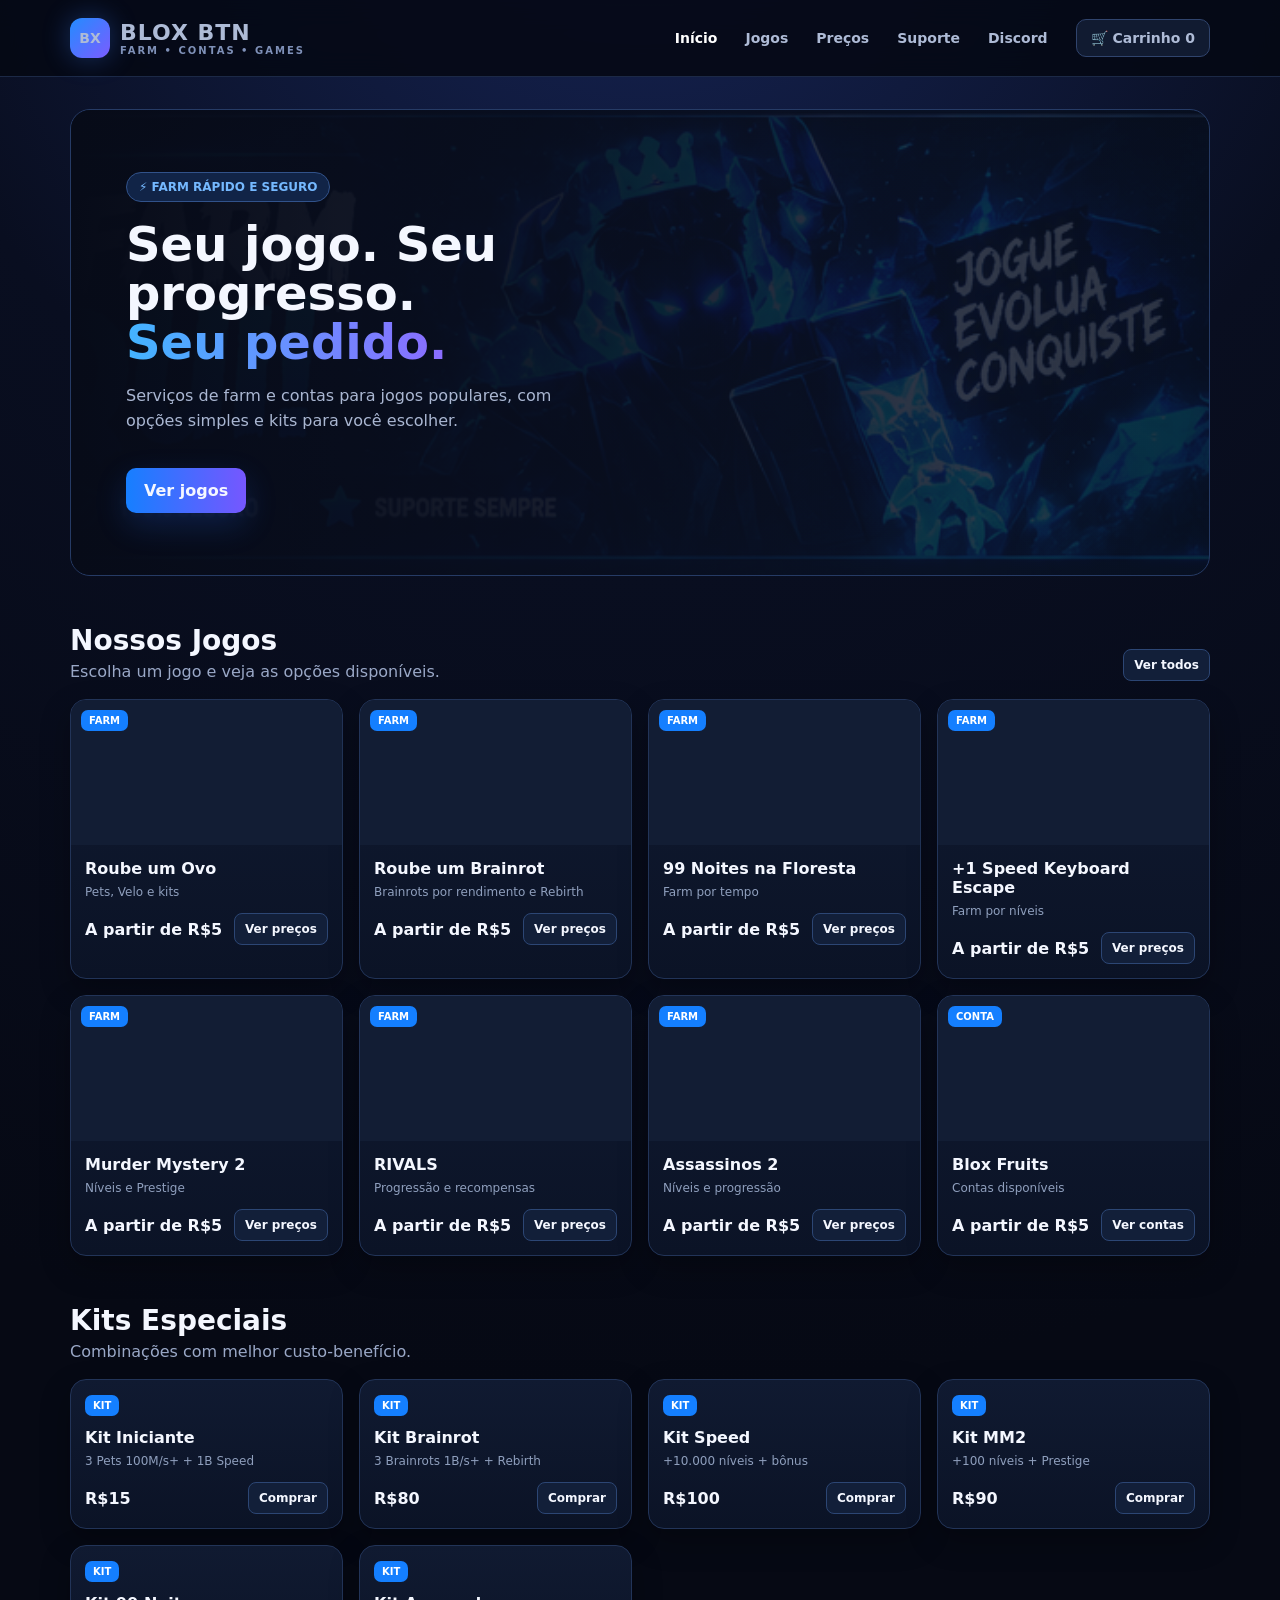
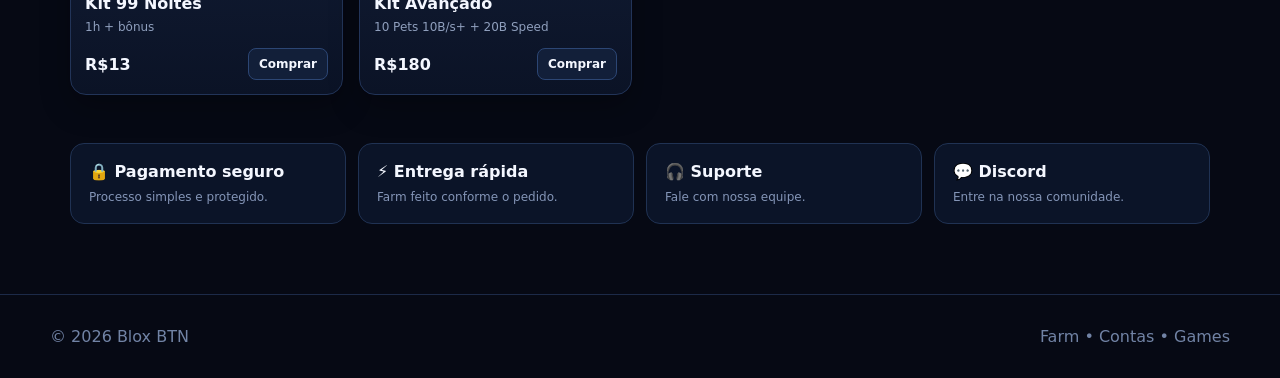
==== commit 674a5702: "Add files via upload" ====
--- a/index.html
+++ b/index.html
@@ -1,19 +1,8 @@
-<!doctype html><html lang="pt-BR"><head><meta charset="utf-8"><meta name="viewport" content="width=device-width,initial-scale=1"><title>Blox BTN — Farm rápido</title><link rel="stylesheet" href="style.css"></head><body>
-<header class="header"><a class="logo" href="index.html"><img src="logo.svg"><span><b>BLOX BTN</b><small>FARM RÁPIDO • SEGURO • CONFIÁVEL</small></span></a><nav><a class="active" href="index.html">⌂<em>Início</em></a><a href="jogos.html">🎮<em>Jogos</em></a><a href="precos.html">🏷<em>Preços</em></a><a href="#suporte">🎧<em>Suporte</em></a><a href="#discord">◉<em>Discord</em></a><button class="cart" onclick="openCart()">🛒 Carrinho <strong id="cartCount">0</strong></button></nav><button class="hamb" onclick="menu()">☰</button></header>
+<!doctype html><html lang="pt-BR"><head><meta charset="utf-8"><meta name="viewport" content="width=device-width,initial-scale=1"><title>Blox BTN — Farm rápido e seguro</title><link rel="stylesheet" href="style.css"></head><body>
+<header class="header"><nav class="nav"><a class="brand" href="index.html"><span class="brand-mark">BX</span><span><b>BLOX BTN</b><small>FARM • CONTAS • GAMES</small></span></a><a class="active" href="index.html">Início</a><a class="" href="jogos.html">Jogos</a><a class="" href="precos.html">Preços</a><a class="" href="suporte.html">Suporte</a><a class="" href="https://discord.com/">Discord</a><a class="cart" href="precos.html">🛒 Carrinho <b>0</b></a></nav></header>
 <main>
-<section class="hero"><div class="hero-bg"></div><div class="hero-text"><h1>SEU FARM<br><span>É AQUI!</span></h1><p>JOGUE. EVOLUA.<br>CONQUISTE.</p><div class="badges"><b>⚡ ENTREGA RÁPIDA</b><b>🛡️ 100% SEGURO</b><b>★ SUPORTE SEMPRE</b></div></div><div class="hero-side">♛<b>TODOS OS JOGOS<br>EM UM SÓ LUGAR</b></div></section>
-<section class="games"><div class="section-title"><span>🎮</span><h2>NOSSOS JOGOS</h2></div><div class="game-grid">
-<a class="game-card egg" href="precos.html?jogo=roube-um-ovo"><span>FARM</span><div><h3>Roube um Ovo</h3><small>Pets + Velo</small><button>Ver opções →</button></div></a>
-<a class="game-card brain" href="precos.html?jogo=roube-um-brainrot"><span>FARM</span><div><h3>Roube um Brainrot</h3><small>Brainrots + Rebirth</small><button>Ver opções →</button></div></a>
-<a class="game-card forest" href="precos.html?jogo=99-noites"><span>FARM</span><div><h3>99 Noites na Floresta</h3><small>Farm por tempo</small><button>Ver opções →</button></div></a>
-<a class="game-card speed" href="precos.html?jogo=speed"><span>FARM</span><div><h3>+1 Speed Keyboard Escape</h3><small>Farm por níveis</small><button>Ver opções →</button></div></a>
-<a class="game-card mm2" href="precos.html?jogo=mm2"><span>FARM</span><div><h3>Murder Mystery 2</h3><small>Níveis + Prestige</small><button>Ver opções →</button></div></a>
-<a class="game-card rivals" href="precos.html?jogo=rivals"><span>FARM</span><div><h3>Rivals</h3><small>Progressão</small><button>Ver opções →</button></div></a>
-<a class="game-card assassins" href="precos.html?jogo=assassinos-2"><span>FARM</span><div><h3>Assassinos 2</h3><small>Progressão</small><button>Ver opções →</button></div></a>
-<a class="game-card blox" href="precos.html?jogo=contas-blox-fruits"><span>CONTA</span><div><h3>Contas Blox Fruits</h3><small>Contas disponíveis</small><button>Ver opções →</button></div></a>
-</div></section>
-<section class="kits" id="kits"><div class="kits-top"><div><div class="section-title purple"><span>🎁</span><h2>KITS ESPECIAIS</h2></div><p>Mais itens, mais vantagens e melhor preço!</p></div><a href="precos.html#kits">Ver todos os kits →</a></div><div class="kit-grid">
-<div class="kit egg"><b>KIT</b><h4>Roube um Ovo</h4><small>Kit 20B</small><strong>R$ 300</strong></div><div class="kit brain"><b>KIT</b><h4>Roube um Brainrot</h4><small>Kit Completo</small><strong>R$ 180</strong></div><div class="kit forest"><b>KIT</b><h4>99 Noites</h4><small>Kit 6h + bônus</small><strong>R$ 70</strong></div><div class="kit speed"><b>KIT</b><h4>+1 Speed</h4><small>Kit 20K + progresso</small><strong>R$ 250</strong></div><div class="kit mm2"><b>KIT</b><h4>Murder Mystery 2</h4><small>Kit 10 Prestiges</small><strong>R$ 350</strong></div><div class="kit rivals"><b>KIT</b><h4>Rivals</h4><small>Kit de progressão</small><strong>R$ 300</strong></div><div class="kit assassins"><b>KIT</b><h4>Assassinos 2</h4><small>Kit de progressão</small><strong>R$ 300</strong></div></div></section>
-<section class="info"><div>🛡️<b>Pagamento Seguro</b><small>Seus dados protegidos.</small></div><div>⚡<b>Entrega Rápida</b><small>Sem enrolação.</small></div><div id="suporte">🎧<b>Suporte</b><small>Fale com nossa equipe.</small></div><div id="discord">◉<b>Discord</b><small>Entre e tire suas dúvidas.</small></div></section>
-</main><footer><div><b>BLOX BTN</b><small>SEU FARM, NOSSO COMPROMISSO!</small></div><nav><a href="index.html">Início</a><a href="jogos.html">Jogos</a><a href="precos.html">Preços</a><a href="#suporte">Suporte</a><a href="#discord">Discord</a></nav><span>▣ Todos os jogos são para Roblox</span></footer>
-<aside id="cart"><button onclick="closeCart()">×</button><h2>🛒 Carrinho</h2><p>Seu carrinho está vazio.</p></aside><script src="script.js"></script></body></html>
+<section class="hero"><div class="hero-box"><div class="hero-content"><span class="eyebrow">⚡ FARM RÁPIDO E SEGURO</span><h1>Seu jogo. Seu progresso.<br><span>Seu pedido.</span></h1><p>Serviços de farm e contas para jogos populares, com opções simples e kits para você escolher.</p><a class="btn" href="jogos.html">Ver jogos</a></div></div></section>
+<section class="section"><div class="section-head"><div><h2>Nossos Jogos</h2><p>Escolha um jogo e veja as opções disponíveis.</p></div><a class="mini" href="jogos.html">Ver todos</a></div><div class="grid"><article class="card"><div class="thumb" style="background-image:url('https://tr.rbxcdn.com/180DAY-5c7c2a8f2f5c2c7e7c0b4f1d4e0b2b8e/768/432/Image/Webp/noFilter')"><span class="tag">FARM</span></div><div class="card-body"><h3>Roube um Ovo</h3><p>Pets, Velo e kits</p><div class="card-row"><span class="price">A partir de R$5</span><a class="mini" href="precos.html">Ver preços</a></div></div></article><article class="card"><div class="thumb" style="background-image:url('https://tr.rbxcdn.com/180DAY-8c7b0b2f2c4f2e1f4f2e1a3d5c6b7a8b/768/432/Image/Webp/noFilter')"><span class="tag">FARM</span></div><div class="card-body"><h3>Roube um Brainrot</h3><p>Brainrots por rendimento e Rebirth</p><div class="card-row"><span class="price">A partir de R$5</span><a class="mini" href="precos.html">Ver preços</a></div></div></article><article class="card"><div class="thumb" style="background-image:url('https://tr.rbxcdn.com/180DAY-9e7d3b1c2a4f6e8d0c2b4a6f8e1d3c5b/768/432/Image/Webp/noFilter')"><span class="tag">FARM</span></div><div class="card-body"><h3>99 Noites na Floresta</h3><p>Farm por tempo</p><div class="card-row"><span class="price">A partir de R$5</span><a class="mini" href="precos.html">Ver preços</a></div></div></article><article class="card"><div class="thumb" style="background-image:url('https://tr.rbxcdn.com/180DAY-4f2e6d8c0a1b3e5f7d9c2b4a6e8f0d1c/768/432/Image/Webp/noFilter')"><span class="tag">FARM</span></div><div class="card-body"><h3>+1 Speed Keyboard Escape</h3><p>Farm por níveis</p><div class="card-row"><span class="price">A partir de R$5</span><a class="mini" href="precos.html">Ver preços</a></div></div></article><article class="card"><div class="thumb" style="background-image:url('https://tr.rbxcdn.com/180DAY-2a4c6e8f0b1d3f5a7c9e2b4d6f8a0c1e/768/432/Image/Webp/noFilter')"><span class="tag">FARM</span></div><div class="card-body"><h3>Murder Mystery 2</h3><p>Níveis e Prestige</p><div class="card-row"><span class="price">A partir de R$5</span><a class="mini" href="precos.html">Ver preços</a></div></div></article><article class="card"><div class="thumb" style="background-image:url('https://tr.rbxcdn.com/180DAY-3b5d7f9a1c2e4g6h8i0j2k4l6m8n0p1q/768/432/Image/Webp/noFilter')"><span class="tag">FARM</span></div><div class="card-body"><h3>RIVALS</h3><p>Progressão e recompensas</p><div class="card-row"><span class="price">A partir de R$5</span><a class="mini" href="precos.html">Ver preços</a></div></div></article><article class="card"><div class="thumb" style="background-image:url('https://tr.rbxcdn.com/180DAY-6c8e0a2b4d6f8h0j2l4n6p8r0t2v4x6z/768/432/Image/Webp/noFilter')"><span class="tag">FARM</span></div><div class="card-body"><h3>Assassinos 2</h3><p>Níveis e progressão</p><div class="card-row"><span class="price">A partir de R$5</span><a class="mini" href="precos.html">Ver preços</a></div></div></article><article class="card"><div class="thumb" style="background-image:url('https://tr.rbxcdn.com/180DAY-7d9f1b3c5e7g9i1k3m5o7q9s1u3w5y7a/768/432/Image/Webp/noFilter')"><span class="tag">CONTA</span></div><div class="card-body"><h3>Blox Fruits</h3><p>Contas disponíveis</p><div class="card-row"><span class="price">A partir de R$5</span><a class="mini" href="precos.html">Ver contas</a></div></div></article></div></section>
+<section class="section"><div class="section-head"><div><h2>Kits Especiais</h2><p>Combinações com melhor custo-benefício.</p></div></div><div class="grid"><article class="card"><div class="card-body"><span class="tag" style="position:static;display:inline-block;margin-bottom:12px">KIT</span><h3>Kit Iniciante</h3><p>3 Pets 100M/s+ + 1B Speed</p><div class="card-row"><span class="price">R$15</span><a class="mini" href="precos.html">Comprar</a></div></div></article><article class="card"><div class="card-body"><span class="tag" style="position:static;display:inline-block;margin-bottom:12px">KIT</span><h3>Kit Brainrot</h3><p>3 Brainrots 1B/s+ + Rebirth</p><div class="card-row"><span class="price">R$80</span><a class="mini" href="precos.html">Comprar</a></div></div></article><article class="card"><div class="card-body"><span class="tag" style="position:static;display:inline-block;margin-bottom:12px">KIT</span><h3>Kit Speed</h3><p>+10.000 níveis + bônus</p><div class="card-row"><span class="price">R$100</span><a class="mini" href="precos.html">Comprar</a></div></div></article><article class="card"><div class="card-body"><span class="tag" style="position:static;display:inline-block;margin-bottom:12px">KIT</span><h3>Kit MM2</h3><p>+100 níveis + Prestige</p><div class="card-row"><span class="price">R$90</span><a class="mini" href="precos.html">Comprar</a></div></div></article><article class="card"><div class="card-body"><span class="tag" style="position:static;display:inline-block;margin-bottom:12px">KIT</span><h3>Kit 99 Noites</h3><p>1h + bônus</p><div class="card-row"><span class="price">R$13</span><a class="mini" href="precos.html">Comprar</a></div></div></article><article class="card"><div class="card-body"><span class="tag" style="position:static;display:inline-block;margin-bottom:12px">KIT</span><h3>Kit Avançado</h3><p>10 Pets 10B/s+ + 20B Speed</p><div class="card-row"><span class="price">R$180</span><a class="mini" href="precos.html">Comprar</a></div></div></article></div></section>
+<section class="section"><div class="feature-row"><div class="feature"><b>🔒 Pagamento seguro</b><span>Processo simples e protegido.</span></div><div class="feature"><b>⚡ Entrega rápida</b><span>Farm feito conforme o pedido.</span></div><div class="feature"><b>🎧 Suporte</b><span>Fale com nossa equipe.</span></div><div class="feature"><b>💬 Discord</b><span>Entre na nossa comunidade.</span></div></div></section>
+</main><footer class="footer"><div class="footer-in"><span>© 2026 Blox BTN</span><span>Farm • Contas • Games</span></div></footer></body></html>
--- a/style.css
+++ b/style.css
@@ -1 +1,13 @@
-*{box-sizing:border-box}html{scroll-behavior:smooth}body{margin:0;background:#030711;color:#f5f8ff;font-family:Arial,Helvetica,sans-serif;background-image:radial-gradient(#143866 1px,transparent 1px);background-size:150px 150px}a{text-decoration:none;color:inherit}.header{height:82px;position:sticky;top:0;z-index:20;display:flex;align-items:center;justify-content:space-between;padding:0 3.2%;background:#030811f5;border-bottom:1px solid #18528a;box-shadow:0 10px 35px #000b}.logo{display:flex;align-items:center;gap:12px}.logo img{width:52px;height:52px;filter:drop-shadow(0 0 14px #08d9ff)}.logo span{display:flex;flex-direction:column}.logo b{font-size:25px;letter-spacing:1px;background:linear-gradient(90deg,#fff,#26e9ff,#8c5cff);color:transparent;background-clip:text}.logo small{font-size:8px;letter-spacing:1.5px;color:#a9bdd9;margin-top:5px;font-weight:900}.header nav{display:flex;align-items:center;gap:5px}.header nav a{display:flex;align-items:center;gap:7px;padding:12px 13px;border:1px solid transparent;border-radius:10px;color:#cbdcff;font-weight:900}.header nav a.active,.header nav a:hover{border-color:#168bd1;background:#081a2d;color:#35eaff}.header nav a em{font-style:normal}.cart{border:1px solid #43edff;border-radius:10px;background:#071524;color:#fff;padding:12px 17px;font-weight:900;margin-left:8px}.cart strong{background:#10baff;color:#03101b;border-radius:50%;padding:4px 7px;margin-left:4px}.hamb{display:none;background:none;border:0;color:#fff;font-size:28px}.hero{height:300px;position:relative;overflow:hidden;border-bottom:1px solid #0f4c81}.hero-bg{position:absolute;inset:0;background-image:url('hero-banner.png');background-size:cover;background-position:center 44%;filter:saturate(1.1)}.hero:after{content:"";position:absolute;inset:0;background:linear-gradient(90deg,#02050ae6 0%,#02050a55 55%,#02050a88 100%)}.hero-text,.hero-side{position:relative;z-index:2}.hero-text{padding:38px 7%}.hero h1{font-size:58px;line-height:.88;margin:0;font-weight:1000;font-style:italic;text-shadow:5px 5px #02040a;letter-spacing:-4px}.hero h1 span{color:#11dfff}.hero-text p{font-size:19px;font-weight:900;line-height:1.05;margin:12px 0}.badges{display:flex;gap:24px;font-size:11px}.hero-side{position:absolute;right:5%;top:90px;text-align:center;color:#eafcff;font-size:17px;text-shadow:0 0 12px #1bdfff}.hero-side:first-letter{font-size:55px;color:#28eaff}.games,.kits{width:min(1180px,94%);margin:auto;padding:34px 0}.section-title{display:flex;align-items:center;gap:10px;margin-bottom:18px}.section-title span{font-size:30px}.section-title h2{font-size:30px;margin:0;font-weight:1000;letter-spacing:-1px}.game-grid{display:grid;grid-template-columns:repeat(4,1fr);gap:16px}.game-card{height:285px;position:relative;border:1px solid #1196e7;border-radius:14px;overflow:hidden;background:#091323 center/cover;box-shadow:0 12px 35px #0009;transition:.2s}.game-card:hover{transform:translateY(-5px);border-color:#36f0ff;box-shadow:0 15px 40px #00cfff2c}.game-card:after{content:"";position:absolute;inset:0;background:linear-gradient(180deg,#00000000 25%,#02050de8 100%)}.game-card>span{position:absolute;z-index:2;top:11px;left:11px;background:#07192c;border:1px solid #24e8ff;color:#23eaff;border-radius:7px;padding:4px 8px;font-size:10px;font-weight:1000}.game-card>div{position:absolute;z-index:3;left:13px;right:13px;bottom:13px}.game-card h3{font-size:18px;margin:0 0 4px}.game-card small{color:#b6c9e2}.game-card button{display:block;width:100%;margin-top:13px;padding:10px;border:1px solid #22e7ff;border-radius:9px;background:linear-gradient(90deg,#0965bd,#087be8);color:#fff;font-weight:900}.egg{background-image:url('https://tr.rbxcdn.com/180DAY-d242991b00219200fb6b4ad45fec79f3/500/280/Image/Jpeg/noFilter')}.brain{background-image:url('https://tr.rbxcdn.com/180DAY-8bde6e72c5a39b7f9b7b8b1c5c5f0f15/500/280/Image/Jpeg/noFilter')}.forest{background-image:url('https://tr.rbxcdn.com/180DAY-b326856ea20ac1e3c3c8810c6e932b70/500/280/Image/Jpeg/noFilter')}.speed{background-image:url('https://tr.rbxcdn.com/180DAY-6cf6e8d1f4b0d4a2b2d2f1b2a1c2d3e4/500/280/Image/Jpeg/noFilter')}.mm2{background-image:url('https://tr.rbxcdn.com/180DAY-6e8c4e1c5b2d6f7a8b9c0d1e2f3a4b5c/500/280/Image/Jpeg/noFilter')}.rivals{background-image:url('https://tr.rbxcdn.com/180DAY-4d3c2b1a9f8e7d6c5b4a392817161514/500/280/Image/Jpeg/noFilter')}.assassins{background-image:url('https://tr.rbxcdn.com/180DAY-3b2a19081716151413121110fedcba98/500/280/Image/Jpeg/noFilter')}.blox{background-image:url('https://tr.rbxcdn.com/180DAY-5304fe8fb874c7244eb4fe24ff324b17/500/280/Image/Jpeg/noFilter')}.kits{border:1px solid #7438d5;border-radius:22px;background:linear-gradient(135deg,#110d25,#070b17);padding:23px;margin-top:5px;box-shadow:0 20px 55px #0008}.kits-top{display:flex;align-items:center;justify-content:space-between}.kits-top p{margin:-10px 0 18px 42px;color:#9eaac5}.kits-top>a{border:1px solid #a244ff;border-radius:10px;padding:11px 16px;background:#281044;color:#fff;font-weight:900}.purple h2{color:#fff}.kit-grid{display:grid;grid-template-columns:repeat(7,1fr);gap:11px}.kit{height:175px;border:1px solid #2b5fa2;border-radius:12px;padding:10px;position:relative;overflow:hidden;background:#0b1525 center/cover}.kit:after{content:"";position:absolute;inset:0;background:linear-gradient(180deg,#00000000 10%,#02050def 100%)}.kit>*{position:relative;z-index:2}.kit>b{font-size:9px;border:1px solid #e95cff;background:#44156a;border-radius:5px;padding:3px 5px}.kit h4{margin:36px 0 3px;font-size:13px}.kit small{color:#aabbd5}.kit strong{display:block;position:absolute;bottom:10px;left:10px;right:10px;text-align:center;background:linear-gradient(90deg,#6515a8,#9d2cff);padding:8px;border-radius:8px;font-size:13px}.info{width:min(1180px,94%);margin:26px auto 42px;border:1px solid #137bc2;border-radius:12px;background:#06101e;display:grid;grid-template-columns:repeat(4,1fr);overflow:hidden}.info div{padding:18px;text-align:center;border-right:1px solid #183858}.info div:last-child{border:0}.info div:first-letter{font-size:25px}.info b,.info small{display:block}.info b{color:#20e7ff;font-size:13px;margin-top:4px}.info small{color:#8fa6c5;font-size:11px;margin-top:4px}footer{border-top:1px solid #174064;background:#020711;padding:25px 4%;display:flex;align-items:center;justify-content:space-between;color:#8fa3bf}footer div{display:flex;flex-direction:column}footer b{color:#fff;font-size:20px}footer small{font-size:10px;margin-top:4px}footer nav{display:flex;gap:20px;font-size:12px}footer>span{font-size:11px;border:1px solid #1b3859;padding:10px;border-radius:8px}#cart{position:fixed;right:0;top:0;height:100vh;width:370px;z-index:50;background:#07101d;border-left:1px solid #22dfff;padding:25px;transform:translateX(100%);transition:.25s;box-shadow:-20px 0 70px #000}.cart-open{transform:translateX(0)!important}#cart>button{float:right;background:none;color:#fff;border:0;font-size:30px}#cart h2{margin-top:40px}@media(max-width:1000px){.game-grid{grid-template-columns:repeat(2,1fr)}.kit-grid{grid-template-columns:repeat(4,1fr)}.header nav a em{display:none}}@media(max-width:700px){.header{height:70px}.logo img{width:44px;height:44px}.logo b{font-size:19px}.logo small{display:none}.header nav{display:none}.hamb{display:block}.hero{height:280px}.hero-text{padding:35px 6%}.hero h1{font-size:46px}.hero-side{display:none}.badges{gap:9px;flex-wrap:wrap;font-size:9px}.games,.kits{width:92%}.game-grid{grid-template-columns:1fr}.game-card{height:270px}.kit-grid{grid-template-columns:repeat(2,1fr)}.info{grid-template-columns:1fr 1fr}.info div:nth-child(2){border-right:0}.info div{border-bottom:1px solid #183858}.info div:nth-child(3),.info div:nth-child(4){border-bottom:0}footer{flex-direction:column;gap:18px;text-align:center}footer nav{flex-wrap:wrap;justify-content:center}footer>span{display:none}}
+
+:root{--bg:#070b18;--panel:#0d1426;--panel2:#101a31;--line:#223254;--text:#f4f7ff;--muted:#9aa8c7;--blue:#238cff;--purple:#7b5cff;--cyan:#32d6ff}
+*{box-sizing:border-box}html{scroll-behavior:smooth}body{margin:0;background:radial-gradient(circle at 50% -10%,#17265a 0,#090e20 34%,#060914 70%);color:var(--text);font-family:Inter,system-ui,-apple-system,Segoe UI,sans-serif}a{text-decoration:none;color:inherit}
+.header{position:sticky;top:0;z-index:20;background:rgba(5,9,20,.88);backdrop-filter:blur(14px);border-bottom:1px solid #1c2946}
+.nav{max-width:1180px;margin:auto;height:76px;display:flex;align-items:center;gap:28px;padding:0 20px}.brand{display:flex;align-items:center;gap:10px;margin-right:auto}.brand-mark{width:40px;height:40px;border-radius:12px;background:linear-gradient(135deg,var(--blue),var(--purple));display:grid;place-items:center;font-weight:900;box-shadow:0 0 28px #3b7cff55}.brand b{font-size:22px;letter-spacing:1px}.brand small{display:block;color:#7f91b8;font-size:10px;letter-spacing:2px}
+.nav a{color:#aebbd6;font-weight:700;font-size:14px}.nav a:hover,.nav .active{color:#fff}.cart{border:1px solid #30446d;background:#111b31;padding:10px 14px;border-radius:10px}
+.hero{max-width:1180px;margin:32px auto 0;padding:0 20px}.hero-box{min-height:330px;border:1px solid #263b65;border-radius:20px;overflow:hidden;position:relative;background:linear-gradient(100deg,#101b38cc,#081021d9),url('hero-banner.png') center/cover}.hero-box:after{content:"";position:absolute;inset:0;background:linear-gradient(90deg,#070b18 0%,#070b18a8 42%,transparent 80%)}.hero-content{position:relative;z-index:2;max-width:590px;padding:62px 55px}.eyebrow{display:inline-flex;border:1px solid #31528a;border-radius:999px;padding:7px 12px;color:#75b9ff;background:#112447;font-size:12px;font-weight:800}.hero h1{font-size:48px;line-height:1.02;margin:18px 0 12px}.hero h1 span{background:linear-gradient(90deg,#43b4ff,#8c6cff);-webkit-background-clip:text;color:transparent}.hero p{color:#aab7d2;line-height:1.6}.btn{display:inline-block;margin-top:18px;padding:13px 18px;border-radius:10px;background:linear-gradient(90deg,#167fff,#7657ff);font-weight:900;box-shadow:0 12px 32px #216cff33}
+.section{max-width:1180px;margin:48px auto;padding:0 20px}.section-head{display:flex;align-items:end;justify-content:space-between;margin-bottom:18px}.section h2{font-size:28px;margin:0}.section-head p{margin:5px 0 0;color:var(--muted)}
+.grid{display:grid;grid-template-columns:repeat(4,1fr);gap:16px}.card{background:linear-gradient(180deg,#101a31,#0b1326);border:1px solid #223458;border-radius:16px;overflow:hidden;box-shadow:0 12px 30px #0004}.thumb{height:145px;background:#121d34 center/cover no-repeat;position:relative}.tag{position:absolute;left:10px;top:10px;padding:5px 8px;border-radius:7px;background:#147fff;color:#fff;font-size:10px;font-weight:900}.card-body{padding:14px}.card h3{font-size:16px;margin:0 0 7px}.card p{font-size:12px;color:#8f9fbd;margin:0 0 14px}.card-row{display:flex;justify-content:space-between;align-items:center}.price{font-weight:900}.mini{padding:8px 10px;border:1px solid #2c4674;border-radius:8px;background:#121f39;font-size:12px;font-weight:800}
+.feature-row{display:grid;grid-template-columns:repeat(4,1fr);gap:12px}.feature{padding:18px;border:1px solid #203253;border-radius:14px;background:#0b1428}.feature b{display:block;margin-bottom:5px}.feature span{font-size:12px;color:#8495b7}
+.footer{border-top:1px solid #1c2a48;margin-top:70px;padding:32px 20px;color:#7183a5}.footer-in{max-width:1180px;margin:auto;display:flex;justify-content:space-between}
+@media(max-width:850px){.nav{gap:12px}.nav a{display:none}.grid{grid-template-columns:repeat(2,1fr)}.feature-row{grid-template-columns:repeat(2,1fr)}.hero h1{font-size:36px}.hero-content{padding:42px 28px}.hero-box{min-height:360px}}
+@media(max-width:520px){.grid{grid-template-columns:1fr}.feature-row{grid-template-columns:1fr}.hero h1{font-size:32px}.brand small{display:none}.cart{padding:8px 10px}}
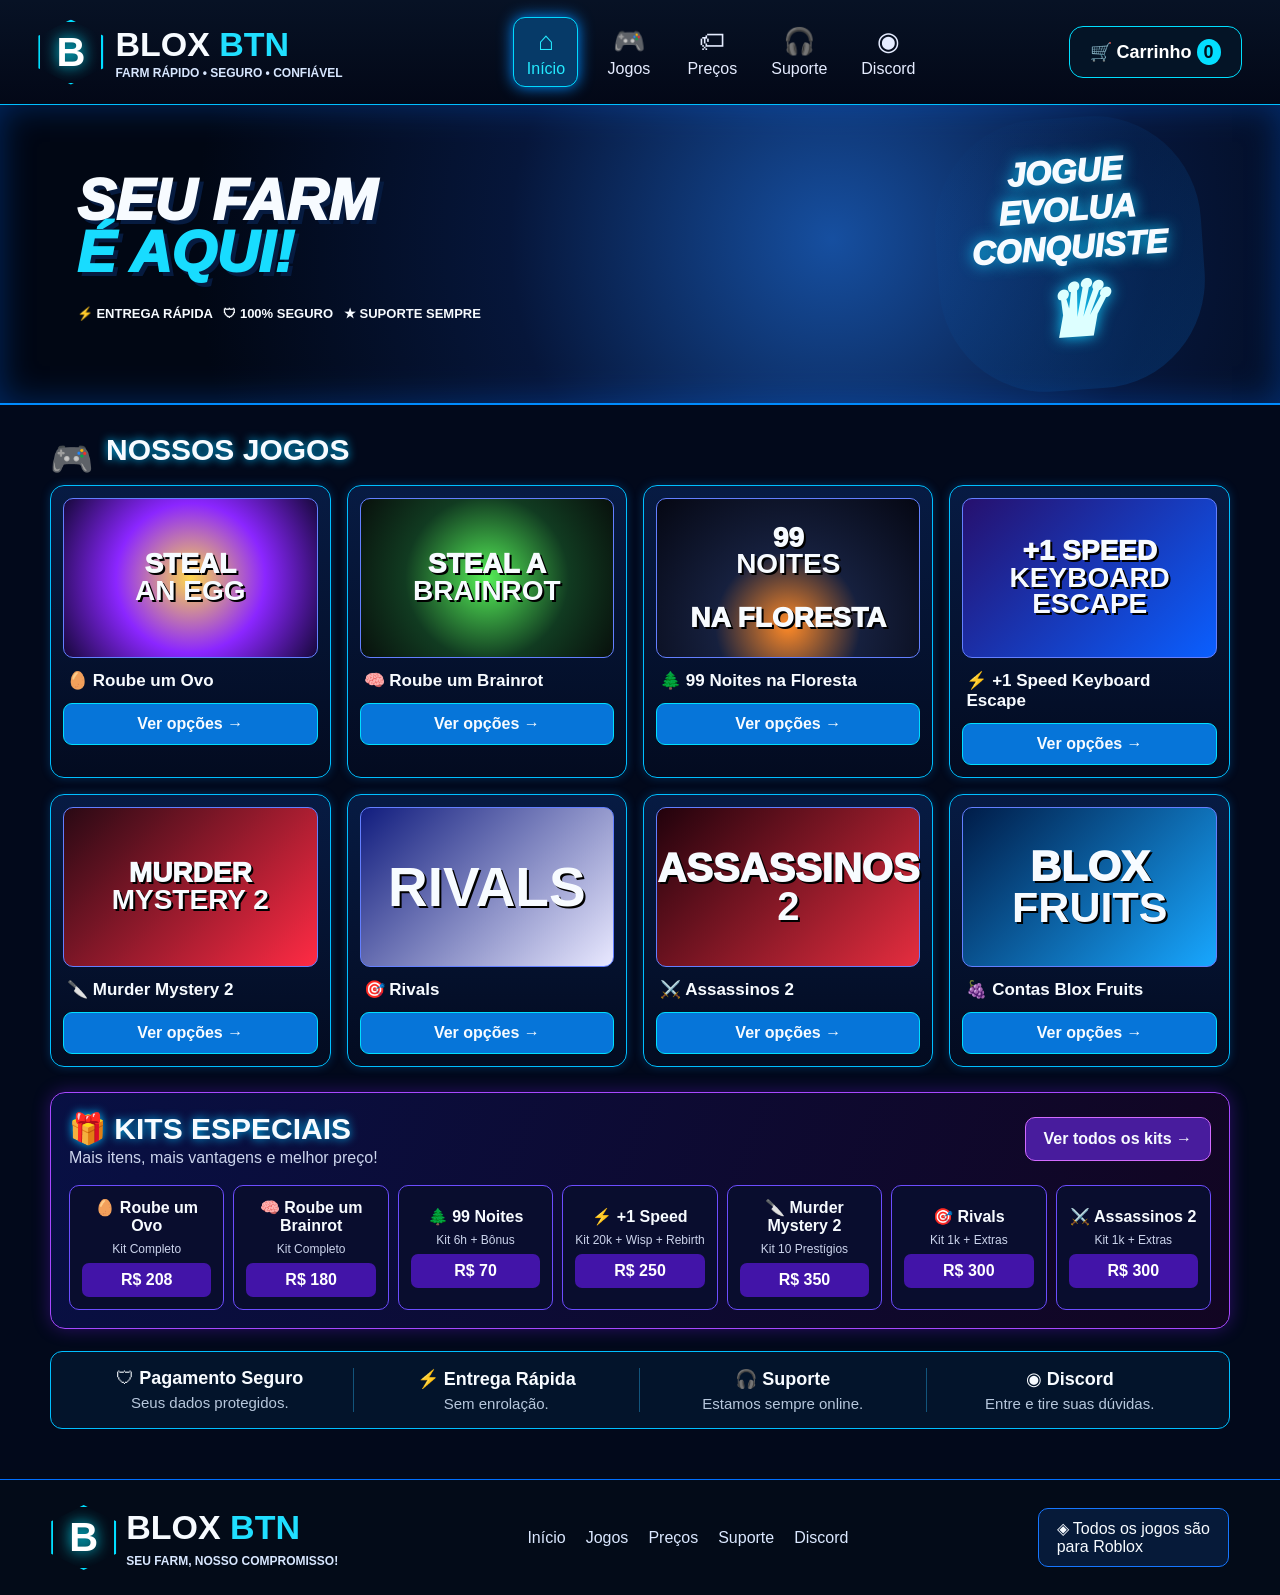
==== commit a1e29e65: "Add files via upload" ====
--- a/index.html
+++ b/index.html
@@ -1,8 +1,69 @@
-<!doctype html><html lang="pt-BR"><head><meta charset="utf-8"><meta name="viewport" content="width=device-width,initial-scale=1"><title>Blox BTN — Farm rápido e seguro</title><link rel="stylesheet" href="style.css"></head><body>
-<header class="header"><nav class="nav"><a class="brand" href="index.html"><span class="brand-mark">BX</span><span><b>BLOX BTN</b><small>FARM • CONTAS • GAMES</small></span></a><a class="active" href="index.html">Início</a><a class="" href="jogos.html">Jogos</a><a class="" href="precos.html">Preços</a><a class="" href="suporte.html">Suporte</a><a class="" href="https://discord.com/">Discord</a><a class="cart" href="precos.html">🛒 Carrinho <b>0</b></a></nav></header>
+<!doctype html>
+<html lang="pt-BR">
+<head>
+<meta charset="utf-8"><meta name="viewport" content="width=device-width,initial-scale=1">
+<title>Blox BTN — Farm rápido, seguro e confiável</title>
+<link rel="stylesheet" href="style.css">
+</head>
+<body>
+<header class="top">
+  <div class="brand">
+    <div class="logo">B</div>
+    <div><b>BLOX <span>BTN</span></b><small>FARM RÁPIDO • SEGURO • CONFIÁVEL</small></div>
+  </div>
+  <nav>
+    <a class="active" href="index.html">⌂<small>Início</small></a>
+    <a href="jogos.html">🎮<small>Jogos</small></a>
+    <a href="precos.html">🏷<small>Preços</small></a>
+    <a href="suporte.html">🎧<small>Suporte</small></a>
+    <a href="https://discord.com/" target="_blank">◉<small>Discord</small></a>
+  </nav>
+  <button class="cart">🛒 Carrinho <i>0</i></button>
+</header>
+
+<section class="hero">
+  <div class="heroText"><h1>SEU FARM<br><em>É AQUI!</em></h1>
+  <p>⚡ ENTREGA RÁPIDA &nbsp; 🛡 100% SEGURO &nbsp; ★ SUPORTE SEMPRE</p></div>
+  <div class="heroSide">JOGUE<br>EVOLUA<br>CONQUISTE<br><strong>♛</strong></div>
+</section>
+
 <main>
-<section class="hero"><div class="hero-box"><div class="hero-content"><span class="eyebrow">⚡ FARM RÁPIDO E SEGURO</span><h1>Seu jogo. Seu progresso.<br><span>Seu pedido.</span></h1><p>Serviços de farm e contas para jogos populares, com opções simples e kits para você escolher.</p><a class="btn" href="jogos.html">Ver jogos</a></div></div></section>
-<section class="section"><div class="section-head"><div><h2>Nossos Jogos</h2><p>Escolha um jogo e veja as opções disponíveis.</p></div><a class="mini" href="jogos.html">Ver todos</a></div><div class="grid"><article class="card"><div class="thumb" style="background-image:url('https://tr.rbxcdn.com/180DAY-5c7c2a8f2f5c2c7e7c0b4f1d4e0b2b8e/768/432/Image/Webp/noFilter')"><span class="tag">FARM</span></div><div class="card-body"><h3>Roube um Ovo</h3><p>Pets, Velo e kits</p><div class="card-row"><span class="price">A partir de R$5</span><a class="mini" href="precos.html">Ver preços</a></div></div></article><article class="card"><div class="thumb" style="background-image:url('https://tr.rbxcdn.com/180DAY-8c7b0b2f2c4f2e1f4f2e1a3d5c6b7a8b/768/432/Image/Webp/noFilter')"><span class="tag">FARM</span></div><div class="card-body"><h3>Roube um Brainrot</h3><p>Brainrots por rendimento e Rebirth</p><div class="card-row"><span class="price">A partir de R$5</span><a class="mini" href="precos.html">Ver preços</a></div></div></article><article class="card"><div class="thumb" style="background-image:url('https://tr.rbxcdn.com/180DAY-9e7d3b1c2a4f6e8d0c2b4a6f8e1d3c5b/768/432/Image/Webp/noFilter')"><span class="tag">FARM</span></div><div class="card-body"><h3>99 Noites na Floresta</h3><p>Farm por tempo</p><div class="card-row"><span class="price">A partir de R$5</span><a class="mini" href="precos.html">Ver preços</a></div></div></article><article class="card"><div class="thumb" style="background-image:url('https://tr.rbxcdn.com/180DAY-4f2e6d8c0a1b3e5f7d9c2b4a6e8f0d1c/768/432/Image/Webp/noFilter')"><span class="tag">FARM</span></div><div class="card-body"><h3>+1 Speed Keyboard Escape</h3><p>Farm por níveis</p><div class="card-row"><span class="price">A partir de R$5</span><a class="mini" href="precos.html">Ver preços</a></div></div></article><article class="card"><div class="thumb" style="background-image:url('https://tr.rbxcdn.com/180DAY-2a4c6e8f0b1d3f5a7c9e2b4d6f8a0c1e/768/432/Image/Webp/noFilter')"><span class="tag">FARM</span></div><div class="card-body"><h3>Murder Mystery 2</h3><p>Níveis e Prestige</p><div class="card-row"><span class="price">A partir de R$5</span><a class="mini" href="precos.html">Ver preços</a></div></div></article><article class="card"><div class="thumb" style="background-image:url('https://tr.rbxcdn.com/180DAY-3b5d7f9a1c2e4g6h8i0j2k4l6m8n0p1q/768/432/Image/Webp/noFilter')"><span class="tag">FARM</span></div><div class="card-body"><h3>RIVALS</h3><p>Progressão e recompensas</p><div class="card-row"><span class="price">A partir de R$5</span><a class="mini" href="precos.html">Ver preços</a></div></div></article><article class="card"><div class="thumb" style="background-image:url('https://tr.rbxcdn.com/180DAY-6c8e0a2b4d6f8h0j2l4n6p8r0t2v4x6z/768/432/Image/Webp/noFilter')"><span class="tag">FARM</span></div><div class="card-body"><h3>Assassinos 2</h3><p>Níveis e progressão</p><div class="card-row"><span class="price">A partir de R$5</span><a class="mini" href="precos.html">Ver preços</a></div></div></article><article class="card"><div class="thumb" style="background-image:url('https://tr.rbxcdn.com/180DAY-7d9f1b3c5e7g9i1k3m5o7q9s1u3w5y7a/768/432/Image/Webp/noFilter')"><span class="tag">CONTA</span></div><div class="card-body"><h3>Blox Fruits</h3><p>Contas disponíveis</p><div class="card-row"><span class="price">A partir de R$5</span><a class="mini" href="precos.html">Ver contas</a></div></div></article></div></section>
-<section class="section"><div class="section-head"><div><h2>Kits Especiais</h2><p>Combinações com melhor custo-benefício.</p></div></div><div class="grid"><article class="card"><div class="card-body"><span class="tag" style="position:static;display:inline-block;margin-bottom:12px">KIT</span><h3>Kit Iniciante</h3><p>3 Pets 100M/s+ + 1B Speed</p><div class="card-row"><span class="price">R$15</span><a class="mini" href="precos.html">Comprar</a></div></div></article><article class="card"><div class="card-body"><span class="tag" style="position:static;display:inline-block;margin-bottom:12px">KIT</span><h3>Kit Brainrot</h3><p>3 Brainrots 1B/s+ + Rebirth</p><div class="card-row"><span class="price">R$80</span><a class="mini" href="precos.html">Comprar</a></div></div></article><article class="card"><div class="card-body"><span class="tag" style="position:static;display:inline-block;margin-bottom:12px">KIT</span><h3>Kit Speed</h3><p>+10.000 níveis + bônus</p><div class="card-row"><span class="price">R$100</span><a class="mini" href="precos.html">Comprar</a></div></div></article><article class="card"><div class="card-body"><span class="tag" style="position:static;display:inline-block;margin-bottom:12px">KIT</span><h3>Kit MM2</h3><p>+100 níveis + Prestige</p><div class="card-row"><span class="price">R$90</span><a class="mini" href="precos.html">Comprar</a></div></div></article><article class="card"><div class="card-body"><span class="tag" style="position:static;display:inline-block;margin-bottom:12px">KIT</span><h3>Kit 99 Noites</h3><p>1h + bônus</p><div class="card-row"><span class="price">R$13</span><a class="mini" href="precos.html">Comprar</a></div></div></article><article class="card"><div class="card-body"><span class="tag" style="position:static;display:inline-block;margin-bottom:12px">KIT</span><h3>Kit Avançado</h3><p>10 Pets 10B/s+ + 20B Speed</p><div class="card-row"><span class="price">R$180</span><a class="mini" href="precos.html">Comprar</a></div></div></article></div></section>
-<section class="section"><div class="feature-row"><div class="feature"><b>🔒 Pagamento seguro</b><span>Processo simples e protegido.</span></div><div class="feature"><b>⚡ Entrega rápida</b><span>Farm feito conforme o pedido.</span></div><div class="feature"><b>🎧 Suporte</b><span>Fale com nossa equipe.</span></div><div class="feature"><b>💬 Discord</b><span>Entre na nossa comunidade.</span></div></div></section>
-</main><footer class="footer"><div class="footer-in"><span>© 2026 Blox BTN</span><span>Farm • Contas • Games</span></div></footer></body></html>+<section>
+  <div class="title"><span>🎮</span><h2>NOSSOS JOGOS</h2></div>
+  <div class="grid">
+    <article><div class="pic egg">STEAL<br><b>AN EGG</b></div><h3>🥚 Roube um Ovo</h3><a href="precos.html#ovo">Ver opções →</a></article>
+    <article><div class="pic brain">STEAL A<br><b>BRAINROT</b></div><h3>🧠 Roube um Brainrot</h3><a href="precos.html#brainrot">Ver opções →</a></article>
+    <article><div class="pic night">99<br><b>NOITES</b><br>NA FLORESTA</div><h3>🌲 99 Noites na Floresta</h3><a href="precos.html#99">Ver opções →</a></article>
+    <article><div class="pic speed">+1 SPEED<br><b>KEYBOARD ESCAPE</b></div><h3>⚡ +1 Speed Keyboard Escape</h3><a href="precos.html#speed">Ver opções →</a></article>
+    <article><div class="pic murder">MURDER<br><b>MYSTERY 2</b></div><h3>🔪 Murder Mystery 2</h3><a href="precos.html#murder">Ver opções →</a></article>
+    <article><div class="pic rivals"><b>RIVALS</b></div><h3>🎯 Rivals</h3><a href="precos.html#rivals">Ver opções →</a></article>
+    <article><div class="pic assassins">ASSASSINOS <b>2</b></div><h3>⚔️ Assassinos 2</h3><a href="precos.html#assassinos">Ver opções →</a></article>
+    <article><div class="pic fruits">BLOX<br><b>FRUITS</b></div><h3>🍇 Contas Blox Fruits</h3><a href="precos.html#blox">Ver opções →</a></article>
+  </div>
+</section>
+
+<section class="kits">
+  <div class="kitHead"><div><h2>🎁 KITS ESPECIAIS</h2><p>Mais itens, mais vantagens e melhor preço!</p></div><a href="precos.html">Ver todos os kits →</a></div>
+  <div class="kitGrid">
+    <div><b>🥚 Roube um Ovo</b><span>Kit Completo</span><strong>R$ 208</strong></div>
+    <div><b>🧠 Roube um Brainrot</b><span>Kit Completo</span><strong>R$ 180</strong></div>
+    <div><b>🌲 99 Noites</b><span>Kit 6h + Bônus</span><strong>R$ 70</strong></div>
+    <div><b>⚡ +1 Speed</b><span>Kit 20k + Wisp + Rebirth</span><strong>R$ 250</strong></div>
+    <div><b>🔪 Murder Mystery 2</b><span>Kit 10 Prestígios</span><strong>R$ 350</strong></div>
+    <div><b>🎯 Rivals</b><span>Kit 1k + Extras</span><strong>R$ 300</strong></div>
+    <div><b>⚔️ Assassinos 2</b><span>Kit 1k + Extras</span><strong>R$ 300</strong></div>
+  </div>
+</section>
+
+<div class="features">
+ <div>🛡 <b>Pagamento Seguro</b><small>Seus dados protegidos.</small></div>
+ <div>⚡ <b>Entrega Rápida</b><small>Sem enrolação.</small></div>
+ <div>🎧 <b>Suporte</b><small>Estamos sempre online.</small></div>
+ <div>◉ <b>Discord</b><small>Entre e tire suas dúvidas.</small></div>
+</div>
+</main>
+
+<footer><div class="footbrand"><div class="logo">B</div><b>BLOX <span>BTN</span></b><small>SEU FARM, NOSSO COMPROMISSO!</small></div>
+<div class="links"><a href="index.html">Início</a><a href="jogos.html">Jogos</a><a href="precos.html">Preços</a><a href="suporte.html">Suporte</a><a href="https://discord.com/" target="_blank">Discord</a></div>
+<div class="roblox">◈ Todos os jogos são<br>para Roblox</div></footer>
+</body></html>
--- a/style.css
+++ b/style.css
@@ -1,13 +1 @@
-
-:root{--bg:#070b18;--panel:#0d1426;--panel2:#101a31;--line:#223254;--text:#f4f7ff;--muted:#9aa8c7;--blue:#238cff;--purple:#7b5cff;--cyan:#32d6ff}
-*{box-sizing:border-box}html{scroll-behavior:smooth}body{margin:0;background:radial-gradient(circle at 50% -10%,#17265a 0,#090e20 34%,#060914 70%);color:var(--text);font-family:Inter,system-ui,-apple-system,Segoe UI,sans-serif}a{text-decoration:none;color:inherit}
-.header{position:sticky;top:0;z-index:20;background:rgba(5,9,20,.88);backdrop-filter:blur(14px);border-bottom:1px solid #1c2946}
-.nav{max-width:1180px;margin:auto;height:76px;display:flex;align-items:center;gap:28px;padding:0 20px}.brand{display:flex;align-items:center;gap:10px;margin-right:auto}.brand-mark{width:40px;height:40px;border-radius:12px;background:linear-gradient(135deg,var(--blue),var(--purple));display:grid;place-items:center;font-weight:900;box-shadow:0 0 28px #3b7cff55}.brand b{font-size:22px;letter-spacing:1px}.brand small{display:block;color:#7f91b8;font-size:10px;letter-spacing:2px}
-.nav a{color:#aebbd6;font-weight:700;font-size:14px}.nav a:hover,.nav .active{color:#fff}.cart{border:1px solid #30446d;background:#111b31;padding:10px 14px;border-radius:10px}
-.hero{max-width:1180px;margin:32px auto 0;padding:0 20px}.hero-box{min-height:330px;border:1px solid #263b65;border-radius:20px;overflow:hidden;position:relative;background:linear-gradient(100deg,#101b38cc,#081021d9),url('hero-banner.png') center/cover}.hero-box:after{content:"";position:absolute;inset:0;background:linear-gradient(90deg,#070b18 0%,#070b18a8 42%,transparent 80%)}.hero-content{position:relative;z-index:2;max-width:590px;padding:62px 55px}.eyebrow{display:inline-flex;border:1px solid #31528a;border-radius:999px;padding:7px 12px;color:#75b9ff;background:#112447;font-size:12px;font-weight:800}.hero h1{font-size:48px;line-height:1.02;margin:18px 0 12px}.hero h1 span{background:linear-gradient(90deg,#43b4ff,#8c6cff);-webkit-background-clip:text;color:transparent}.hero p{color:#aab7d2;line-height:1.6}.btn{display:inline-block;margin-top:18px;padding:13px 18px;border-radius:10px;background:linear-gradient(90deg,#167fff,#7657ff);font-weight:900;box-shadow:0 12px 32px #216cff33}
-.section{max-width:1180px;margin:48px auto;padding:0 20px}.section-head{display:flex;align-items:end;justify-content:space-between;margin-bottom:18px}.section h2{font-size:28px;margin:0}.section-head p{margin:5px 0 0;color:var(--muted)}
-.grid{display:grid;grid-template-columns:repeat(4,1fr);gap:16px}.card{background:linear-gradient(180deg,#101a31,#0b1326);border:1px solid #223458;border-radius:16px;overflow:hidden;box-shadow:0 12px 30px #0004}.thumb{height:145px;background:#121d34 center/cover no-repeat;position:relative}.tag{position:absolute;left:10px;top:10px;padding:5px 8px;border-radius:7px;background:#147fff;color:#fff;font-size:10px;font-weight:900}.card-body{padding:14px}.card h3{font-size:16px;margin:0 0 7px}.card p{font-size:12px;color:#8f9fbd;margin:0 0 14px}.card-row{display:flex;justify-content:space-between;align-items:center}.price{font-weight:900}.mini{padding:8px 10px;border:1px solid #2c4674;border-radius:8px;background:#121f39;font-size:12px;font-weight:800}
-.feature-row{display:grid;grid-template-columns:repeat(4,1fr);gap:12px}.feature{padding:18px;border:1px solid #203253;border-radius:14px;background:#0b1428}.feature b{display:block;margin-bottom:5px}.feature span{font-size:12px;color:#8495b7}
-.footer{border-top:1px solid #1c2a48;margin-top:70px;padding:32px 20px;color:#7183a5}.footer-in{max-width:1180px;margin:auto;display:flex;justify-content:space-between}
-@media(max-width:850px){.nav{gap:12px}.nav a{display:none}.grid{grid-template-columns:repeat(2,1fr)}.feature-row{grid-template-columns:repeat(2,1fr)}.hero h1{font-size:36px}.hero-content{padding:42px 28px}.hero-box{min-height:360px}}
-@media(max-width:520px){.grid{grid-template-columns:1fr}.feature-row{grid-template-columns:1fr}.hero h1{font-size:32px}.brand small{display:none}.cart{padding:8px 10px}}
+*{box-sizing:border-box}body{margin:0;background:#02091b;color:#f7fbff;font-family:Arial,sans-serif}a{text-decoration:none;color:inherit}.top{height:105px;background:linear-gradient(180deg,#071225,#030817);border-bottom:1px solid #00bfff;display:flex;align-items:center;gap:34px;padding:14px 3%;position:sticky;top:0;z-index:5}.brand{display:flex;align-items:center;gap:12px;min-width:330px}.brand b,.footbrand>b{font-size:34px}.brand b span,.footbrand span{color:#20dfff}.brand small,.footbrand small{display:block;color:#d8e7ff;font-weight:700;font-size:12px;margin-top:2px}.logo{width:65px;height:65px;border:2px solid #00dfff;clip-path:polygon(50% 0,100% 25%,100% 75%,50% 100%,0 75%,0 25%);display:grid;place-items:center;color:white;font-size:40px;font-weight:900;text-shadow:0 0 15px #00eaff;box-shadow:0 0 20px #006fff}nav{display:flex;gap:18px;align-items:center;flex:1;justify-content:center}nav a{min-width:65px;text-align:center;font-size:26px;color:#e5ecff;padding:8px;border-radius:12px}nav a small{display:block;font-size:16px;margin-top:3px}nav a.active{background:#063a68;border:1px solid #00d9ff;box-shadow:0 0 15px #008cff;color:#24eaff}.cart{background:#041426;border:1px solid #00dfff;color:white;border-radius:14px;padding:14px 20px;font-size:18px;font-weight:700}.cart i{font-style:normal;background:#04dfff;color:#00111d;border-radius:50%;padding:3px 7px}.hero{height:300px;border-bottom:2px solid #008cff;background:radial-gradient(circle at 65% 45%,#164fa0 0,#06163a 38%,#010714 75%);display:flex;align-items:center;justify-content:space-between;padding:25px 6%;overflow:hidden;box-shadow:0 0 35px #006cff55 inset}.hero h1{font-size:58px;line-height:.9;margin:0;font-weight:1000;font-style:italic;text-shadow:4px 4px 0 #061b40}.hero em{color:#18dcff}.hero p{font-size:13px;font-weight:800;margin-top:28px}.heroSide{font-size:33px;font-weight:1000;font-style:italic;text-align:center;transform:rotate(-4deg);text-shadow:0 0 15px #12cfff}.heroSide strong{font-size:75px;color:#dff}.heroSide{background:linear-gradient(135deg,transparent,#0753a155);padding:35px;border-radius:40%}main{max-width:1220px;margin:auto;padding:28px 20px}.title{display:flex;align-items:center;gap:12px}.title span{font-size:35px}.title h2,.kits h2{font-size:30px;margin:0 0 18px;text-shadow:0 0 10px #00bfff}.grid{display:grid;grid-template-columns:repeat(4,1fr);gap:16px}.grid article{background:linear-gradient(180deg,#071b43,#030b20);border:1px solid #00bfff;border-radius:14px;padding:12px;box-shadow:0 0 10px #008cff44}.pic{height:160px;border-radius:10px;display:grid;place-content:center;text-align:center;font-size:28px;font-weight:1000;line-height:.95;border:1px solid #637fff;text-shadow:2px 2px #000}.egg{background:radial-gradient(circle,#ffd84d,#8b26ff 50%,#16083b)}.brain{background:radial-gradient(circle,#55ee57,#113b21 55%,#08100c)}.night{background:radial-gradient(circle at 50% 80%,#ff8a27,#16203e 40%,#050713)}.speed{background:linear-gradient(135deg,#26106e,#0a5fff)}.murder{background:linear-gradient(135deg,#290914,#ff2b44)}.rivals{background:linear-gradient(135deg,#111d7e,#e9e9ff);font-size:55px}.assassins{background:linear-gradient(135deg,#21020c,#e52d3f);font-size:40px}.fruits{background:linear-gradient(135deg,#001c48,#18a7ff);font-size:43px}.grid h3{font-size:17px;margin:12px 4px}.grid article>a{display:block;text-align:center;background:#0675d9;border:1px solid #00dfff;padding:11px;border-radius:9px;font-weight:700}.kits{margin-top:25px;border:1px solid #a748ff;border-radius:15px;padding:18px;background:linear-gradient(110deg,#081044,#120522);box-shadow:0 0 18px #7d1cff55}.kitHead{display:flex;justify-content:space-between;align-items:center}.kitHead h2{margin-bottom:3px}.kitHead p{margin:0;color:#cbd4ec}.kitHead>a{border:1px solid #d26bff;border-radius:10px;padding:12px 18px;background:#481c9d;font-weight:700}.kitGrid{display:grid;grid-template-columns:repeat(7,1fr);gap:9px;margin-top:18px}.kitGrid div{background:#090d2e;border:1px solid #6c4dff;border-radius:10px;padding:12px;text-align:center;min-height:125px;display:flex;flex-direction:column;justify-content:center;gap:7px}.kitGrid span{font-size:12px;color:#ccd4ec}.kitGrid strong{background:#4214a8;border-radius:7px;padding:8px;color:#fff}.features{display:grid;grid-template-columns:repeat(4,1fr);margin:22px 0;border:1px solid #00bfff;border-radius:12px;background:#03142b;padding:16px}.features div{text-align:center;border-right:1px solid #12547b;font-size:18px}.features div:last-child{border:0}.features small{display:block;color:#b7c7dc;margin-top:5px}footer{border-top:1px solid #006eff;background:#030b18;padding:25px 4%;display:flex;justify-content:space-between;align-items:center;gap:20px}.footbrand{display:grid;grid-template-columns:auto 1fr;column-gap:10px;align-items:center}.footbrand .logo{grid-row:span 2}.links{display:flex;gap:20px;color:#dbe8ff}.roblox{border:1px solid #1677ff;border-radius:10px;padding:10px 18px;background:#061a39}@media(max-width:850px){.top{height:auto;flex-wrap:wrap}.brand{min-width:auto}.top nav{order:3;width:100%;overflow:auto;justify-content:flex-start}.hero{height:240px}.hero h1{font-size:40px}.grid{grid-template-columns:repeat(2,1fr)}.kitGrid{grid-template-columns:repeat(2,1fr)}.features{grid-template-columns:repeat(2,1fr);gap:15px}.features div:nth-child(2){border:0}footer{flex-direction:column}.links{flex-wrap:wrap;justify-content:center}}@media(max-width:480px){.grid{grid-template-columns:1fr}.heroSide{font-size:20px}.hero h1{font-size:34px}.cart{display:none}.brand b{font-size:25px}.logo{width:52px;height:52px}.kitGrid{grid-template-columns:1fr 1fr}}
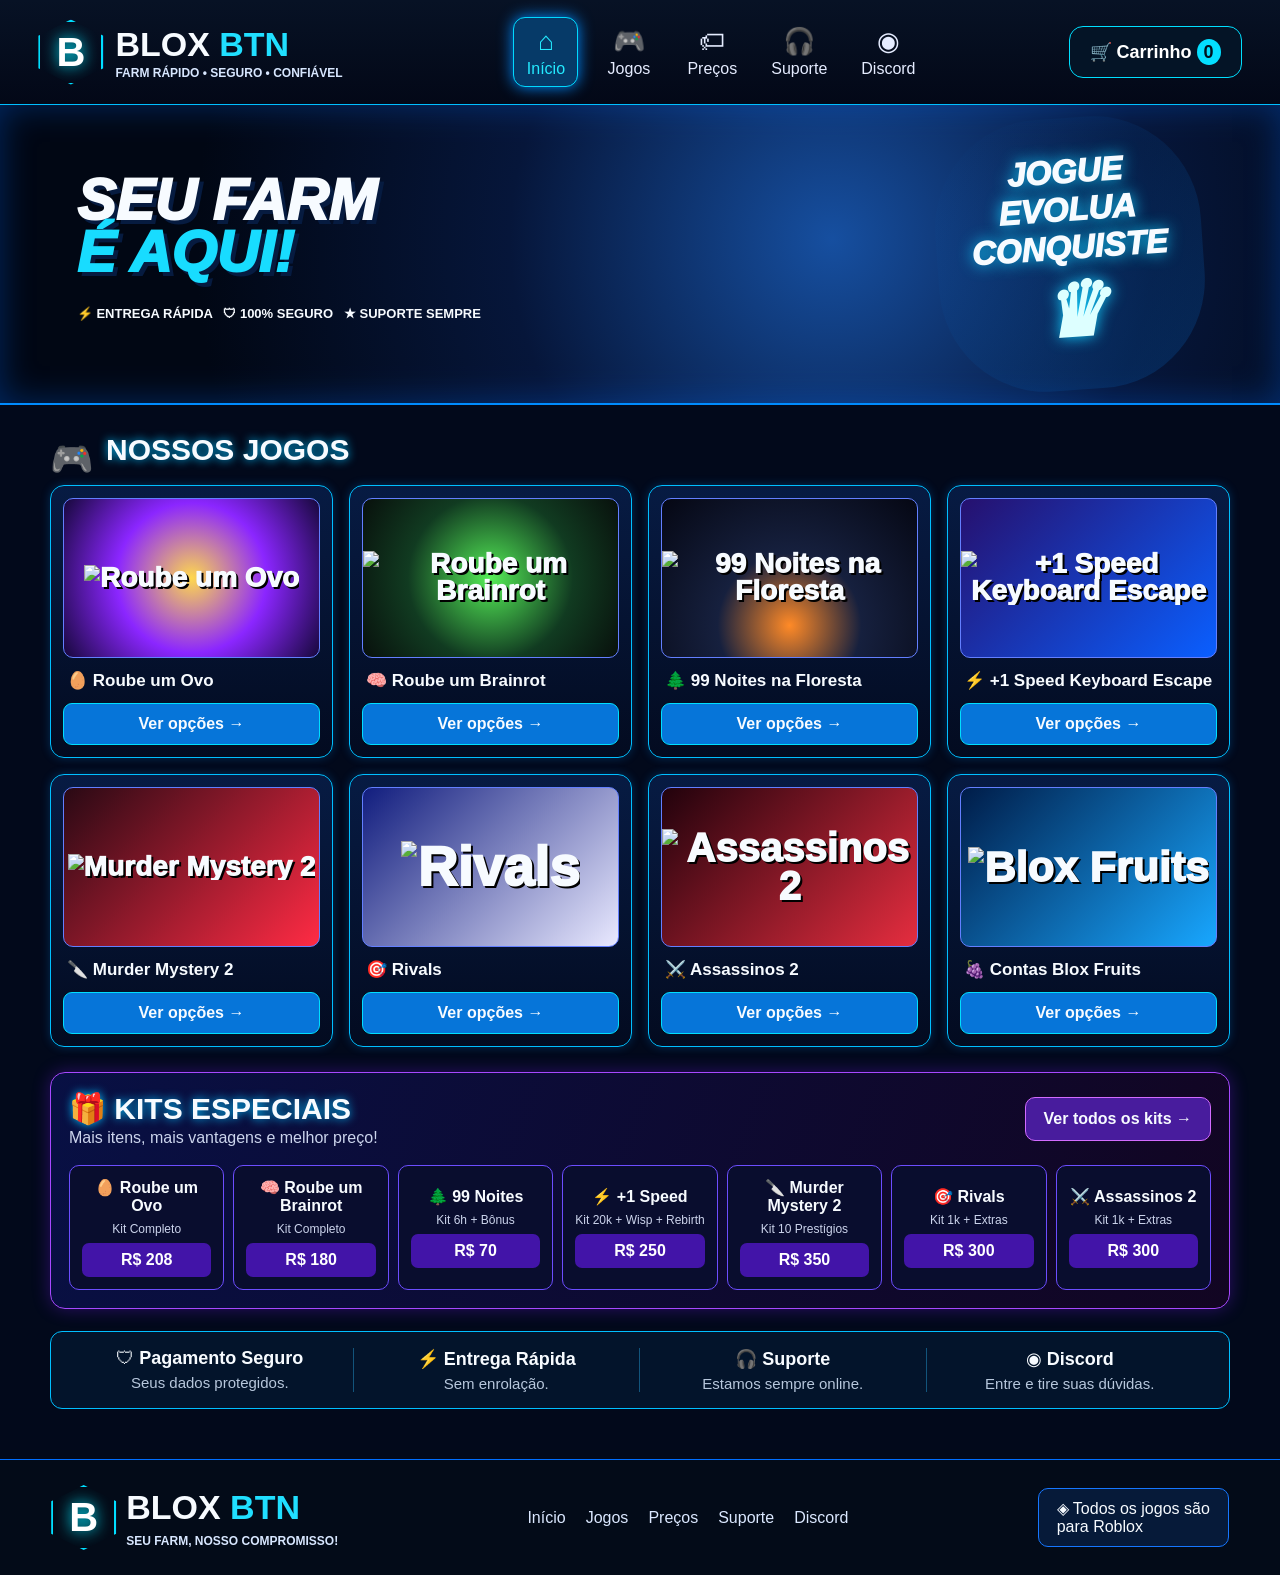
==== commit 263227ec: "Add files via upload" ====
--- a/index.html
+++ b/index.html
@@ -31,14 +31,14 @@
 <section>
   <div class="title"><span>🎮</span><h2>NOSSOS JOGOS</h2></div>
   <div class="grid">
-    <article><div class="pic egg">STEAL<br><b>AN EGG</b></div><h3>🥚 Roube um Ovo</h3><a href="precos.html#ovo">Ver opções →</a></article>
-    <article><div class="pic brain">STEAL A<br><b>BRAINROT</b></div><h3>🧠 Roube um Brainrot</h3><a href="precos.html#brainrot">Ver opções →</a></article>
-    <article><div class="pic night">99<br><b>NOITES</b><br>NA FLORESTA</div><h3>🌲 99 Noites na Floresta</h3><a href="precos.html#99">Ver opções →</a></article>
-    <article><div class="pic speed">+1 SPEED<br><b>KEYBOARD ESCAPE</b></div><h3>⚡ +1 Speed Keyboard Escape</h3><a href="precos.html#speed">Ver opções →</a></article>
-    <article><div class="pic murder">MURDER<br><b>MYSTERY 2</b></div><h3>🔪 Murder Mystery 2</h3><a href="precos.html#murder">Ver opções →</a></article>
-    <article><div class="pic rivals"><b>RIVALS</b></div><h3>🎯 Rivals</h3><a href="precos.html#rivals">Ver opções →</a></article>
-    <article><div class="pic assassins">ASSASSINOS <b>2</b></div><h3>⚔️ Assassinos 2</h3><a href="precos.html#assassinos">Ver opções →</a></article>
-    <article><div class="pic fruits">BLOX<br><b>FRUITS</b></div><h3>🍇 Contas Blox Fruits</h3><a href="precos.html#blox">Ver opções →</a></article>
+    <article><div class="pic egg"><img src="assets/roube-ovo.png" alt="Roube um Ovo"></div><h3>🥚 Roube um Ovo</h3><a href="jogo.html?game=roube-ovo">Ver opções →</a></article>
+    <article><div class="pic brain"><img src="assets/brainrot.png" alt="Roube um Brainrot"></div><h3>🧠 Roube um Brainrot</h3><a href="jogo.html?game=brainrot">Ver opções →</a></article>
+    <article><div class="pic night"><img src="assets/99-noites.png" alt="99 Noites na Floresta"></div><h3>🌲 99 Noites na Floresta</h3><a href="jogo.html?game=99-noites">Ver opções →</a></article>
+    <article><div class="pic speed"><img src="assets/speed.png" alt="+1 Speed Keyboard Escape"></div><h3>⚡ +1 Speed Keyboard Escape</h3><a href="jogo.html?game=speed">Ver opções →</a></article>
+    <article><div class="pic murder"><img src="assets/murder.png" alt="Murder Mystery 2"></div><h3>🔪 Murder Mystery 2</h3><a href="jogo.html?game=murder">Ver opções →</a></article>
+    <article><div class="pic rivals"><img src="assets/rivals.png" alt="Rivals"></div><h3>🎯 Rivals</h3><a href="jogo.html?game=rivals">Ver opções →</a></article>
+    <article><div class="pic assassins"><img src="assets/assassinos.png" alt="Assassinos 2"></div><h3>⚔️ Assassinos 2</h3><a href="jogo.html?game=assassinos">Ver opções →</a></article>
+    <article><div class="pic fruits"><img src="assets/blox-fruits.png" alt="Blox Fruits"></div><h3>🍇 Contas Blox Fruits</h3><a href="jogo.html?game=blox-fruits">Ver opções →</a></article>
   </div>
 </section>
 
--- a/style.css
+++ b/style.css
@@ -1 +1,21 @@
-*{box-sizing:border-box}body{margin:0;background:#02091b;color:#f7fbff;font-family:Arial,sans-serif}a{text-decoration:none;color:inherit}.top{height:105px;background:linear-gradient(180deg,#071225,#030817);border-bottom:1px solid #00bfff;display:flex;align-items:center;gap:34px;padding:14px 3%;position:sticky;top:0;z-index:5}.brand{display:flex;align-items:center;gap:12px;min-width:330px}.brand b,.footbrand>b{font-size:34px}.brand b span,.footbrand span{color:#20dfff}.brand small,.footbrand small{display:block;color:#d8e7ff;font-weight:700;font-size:12px;margin-top:2px}.logo{width:65px;height:65px;border:2px solid #00dfff;clip-path:polygon(50% 0,100% 25%,100% 75%,50% 100%,0 75%,0 25%);display:grid;place-items:center;color:white;font-size:40px;font-weight:900;text-shadow:0 0 15px #00eaff;box-shadow:0 0 20px #006fff}nav{display:flex;gap:18px;align-items:center;flex:1;justify-content:center}nav a{min-width:65px;text-align:center;font-size:26px;color:#e5ecff;padding:8px;border-radius:12px}nav a small{display:block;font-size:16px;margin-top:3px}nav a.active{background:#063a68;border:1px solid #00d9ff;box-shadow:0 0 15px #008cff;color:#24eaff}.cart{background:#041426;border:1px solid #00dfff;color:white;border-radius:14px;padding:14px 20px;font-size:18px;font-weight:700}.cart i{font-style:normal;background:#04dfff;color:#00111d;border-radius:50%;padding:3px 7px}.hero{height:300px;border-bottom:2px solid #008cff;background:radial-gradient(circle at 65% 45%,#164fa0 0,#06163a 38%,#010714 75%);display:flex;align-items:center;justify-content:space-between;padding:25px 6%;overflow:hidden;box-shadow:0 0 35px #006cff55 inset}.hero h1{font-size:58px;line-height:.9;margin:0;font-weight:1000;font-style:italic;text-shadow:4px 4px 0 #061b40}.hero em{color:#18dcff}.hero p{font-size:13px;font-weight:800;margin-top:28px}.heroSide{font-size:33px;font-weight:1000;font-style:italic;text-align:center;transform:rotate(-4deg);text-shadow:0 0 15px #12cfff}.heroSide strong{font-size:75px;color:#dff}.heroSide{background:linear-gradient(135deg,transparent,#0753a155);padding:35px;border-radius:40%}main{max-width:1220px;margin:auto;padding:28px 20px}.title{display:flex;align-items:center;gap:12px}.title span{font-size:35px}.title h2,.kits h2{font-size:30px;margin:0 0 18px;text-shadow:0 0 10px #00bfff}.grid{display:grid;grid-template-columns:repeat(4,1fr);gap:16px}.grid article{background:linear-gradient(180deg,#071b43,#030b20);border:1px solid #00bfff;border-radius:14px;padding:12px;box-shadow:0 0 10px #008cff44}.pic{height:160px;border-radius:10px;display:grid;place-content:center;text-align:center;font-size:28px;font-weight:1000;line-height:.95;border:1px solid #637fff;text-shadow:2px 2px #000}.egg{background:radial-gradient(circle,#ffd84d,#8b26ff 50%,#16083b)}.brain{background:radial-gradient(circle,#55ee57,#113b21 55%,#08100c)}.night{background:radial-gradient(circle at 50% 80%,#ff8a27,#16203e 40%,#050713)}.speed{background:linear-gradient(135deg,#26106e,#0a5fff)}.murder{background:linear-gradient(135deg,#290914,#ff2b44)}.rivals{background:linear-gradient(135deg,#111d7e,#e9e9ff);font-size:55px}.assassins{background:linear-gradient(135deg,#21020c,#e52d3f);font-size:40px}.fruits{background:linear-gradient(135deg,#001c48,#18a7ff);font-size:43px}.grid h3{font-size:17px;margin:12px 4px}.grid article>a{display:block;text-align:center;background:#0675d9;border:1px solid #00dfff;padding:11px;border-radius:9px;font-weight:700}.kits{margin-top:25px;border:1px solid #a748ff;border-radius:15px;padding:18px;background:linear-gradient(110deg,#081044,#120522);box-shadow:0 0 18px #7d1cff55}.kitHead{display:flex;justify-content:space-between;align-items:center}.kitHead h2{margin-bottom:3px}.kitHead p{margin:0;color:#cbd4ec}.kitHead>a{border:1px solid #d26bff;border-radius:10px;padding:12px 18px;background:#481c9d;font-weight:700}.kitGrid{display:grid;grid-template-columns:repeat(7,1fr);gap:9px;margin-top:18px}.kitGrid div{background:#090d2e;border:1px solid #6c4dff;border-radius:10px;padding:12px;text-align:center;min-height:125px;display:flex;flex-direction:column;justify-content:center;gap:7px}.kitGrid span{font-size:12px;color:#ccd4ec}.kitGrid strong{background:#4214a8;border-radius:7px;padding:8px;color:#fff}.features{display:grid;grid-template-columns:repeat(4,1fr);margin:22px 0;border:1px solid #00bfff;border-radius:12px;background:#03142b;padding:16px}.features div{text-align:center;border-right:1px solid #12547b;font-size:18px}.features div:last-child{border:0}.features small{display:block;color:#b7c7dc;margin-top:5px}footer{border-top:1px solid #006eff;background:#030b18;padding:25px 4%;display:flex;justify-content:space-between;align-items:center;gap:20px}.footbrand{display:grid;grid-template-columns:auto 1fr;column-gap:10px;align-items:center}.footbrand .logo{grid-row:span 2}.links{display:flex;gap:20px;color:#dbe8ff}.roblox{border:1px solid #1677ff;border-radius:10px;padding:10px 18px;background:#061a39}@media(max-width:850px){.top{height:auto;flex-wrap:wrap}.brand{min-width:auto}.top nav{order:3;width:100%;overflow:auto;justify-content:flex-start}.hero{height:240px}.hero h1{font-size:40px}.grid{grid-template-columns:repeat(2,1fr)}.kitGrid{grid-template-columns:repeat(2,1fr)}.features{grid-template-columns:repeat(2,1fr);gap:15px}.features div:nth-child(2){border:0}footer{flex-direction:column}.links{flex-wrap:wrap;justify-content:center}}@media(max-width:480px){.grid{grid-template-columns:1fr}.heroSide{font-size:20px}.hero h1{font-size:34px}.cart{display:none}.brand b{font-size:25px}.logo{width:52px;height:52px}.kitGrid{grid-template-columns:1fr 1fr}}+*{box-sizing:border-box}body{margin:0;background:#02091b;color:#f7fbff;font-family:Arial,sans-serif}a{text-decoration:none;color:inherit}.top{height:105px;background:linear-gradient(180deg,#071225,#030817);border-bottom:1px solid #00bfff;display:flex;align-items:center;gap:34px;padding:14px 3%;position:sticky;top:0;z-index:5}.brand{display:flex;align-items:center;gap:12px;min-width:330px}.brand b,.footbrand>b{font-size:34px}.brand b span,.footbrand span{color:#20dfff}.brand small,.footbrand small{display:block;color:#d8e7ff;font-weight:700;font-size:12px;margin-top:2px}.logo{width:65px;height:65px;border:2px solid #00dfff;clip-path:polygon(50% 0,100% 25%,100% 75%,50% 100%,0 75%,0 25%);display:grid;place-items:center;color:white;font-size:40px;font-weight:900;text-shadow:0 0 15px #00eaff;box-shadow:0 0 20px #006fff}nav{display:flex;gap:18px;align-items:center;flex:1;justify-content:center}nav a{min-width:65px;text-align:center;font-size:26px;color:#e5ecff;padding:8px;border-radius:12px}nav a small{display:block;font-size:16px;margin-top:3px}nav a.active{background:#063a68;border:1px solid #00d9ff;box-shadow:0 0 15px #008cff;color:#24eaff}.cart{background:#041426;border:1px solid #00dfff;color:white;border-radius:14px;padding:14px 20px;font-size:18px;font-weight:700}.cart i{font-style:normal;background:#04dfff;color:#00111d;border-radius:50%;padding:3px 7px}.hero{height:300px;border-bottom:2px solid #008cff;background:radial-gradient(circle at 65% 45%,#164fa0 0,#06163a 38%,#010714 75%);display:flex;align-items:center;justify-content:space-between;padding:25px 6%;overflow:hidden;box-shadow:0 0 35px #006cff55 inset}.hero h1{font-size:58px;line-height:.9;margin:0;font-weight:1000;font-style:italic;text-shadow:4px 4px 0 #061b40}.hero em{color:#18dcff}.hero p{font-size:13px;font-weight:800;margin-top:28px}.heroSide{font-size:33px;font-weight:1000;font-style:italic;text-align:center;transform:rotate(-4deg);text-shadow:0 0 15px #12cfff}.heroSide strong{font-size:75px;color:#dff}.heroSide{background:linear-gradient(135deg,transparent,#0753a155);padding:35px;border-radius:40%}main{max-width:1220px;margin:auto;padding:28px 20px}.title{display:flex;align-items:center;gap:12px}.title span{font-size:35px}.title h2,.kits h2{font-size:30px;margin:0 0 18px;text-shadow:0 0 10px #00bfff}.grid{display:grid;grid-template-columns:repeat(4,1fr);gap:16px}.grid article{background:linear-gradient(180deg,#071b43,#030b20);border:1px solid #00bfff;border-radius:14px;padding:12px;box-shadow:0 0 10px #008cff44}.pic{height:160px;border-radius:10px;display:grid;place-content:center;text-align:center;font-size:28px;font-weight:1000;line-height:.95;border:1px solid #637fff;text-shadow:2px 2px #000}.egg{background:radial-gradient(circle,#ffd84d,#8b26ff 50%,#16083b)}.brain{background:radial-gradient(circle,#55ee57,#113b21 55%,#08100c)}.night{background:radial-gradient(circle at 50% 80%,#ff8a27,#16203e 40%,#050713)}.speed{background:linear-gradient(135deg,#26106e,#0a5fff)}.murder{background:linear-gradient(135deg,#290914,#ff2b44)}.rivals{background:linear-gradient(135deg,#111d7e,#e9e9ff);font-size:55px}.assassins{background:linear-gradient(135deg,#21020c,#e52d3f);font-size:40px}.fruits{background:linear-gradient(135deg,#001c48,#18a7ff);font-size:43px}.grid h3{font-size:17px;margin:12px 4px}.grid article>a{display:block;text-align:center;background:#0675d9;border:1px solid #00dfff;padding:11px;border-radius:9px;font-weight:700}.kits{margin-top:25px;border:1px solid #a748ff;border-radius:15px;padding:18px;background:linear-gradient(110deg,#081044,#120522);box-shadow:0 0 18px #7d1cff55}.kitHead{display:flex;justify-content:space-between;align-items:center}.kitHead h2{margin-bottom:3px}.kitHead p{margin:0;color:#cbd4ec}.kitHead>a{border:1px solid #d26bff;border-radius:10px;padding:12px 18px;background:#481c9d;font-weight:700}.kitGrid{display:grid;grid-template-columns:repeat(7,1fr);gap:9px;margin-top:18px}.kitGrid div{background:#090d2e;border:1px solid #6c4dff;border-radius:10px;padding:12px;text-align:center;min-height:125px;display:flex;flex-direction:column;justify-content:center;gap:7px}.kitGrid span{font-size:12px;color:#ccd4ec}.kitGrid strong{background:#4214a8;border-radius:7px;padding:8px;color:#fff}.features{display:grid;grid-template-columns:repeat(4,1fr);margin:22px 0;border:1px solid #00bfff;border-radius:12px;background:#03142b;padding:16px}.features div{text-align:center;border-right:1px solid #12547b;font-size:18px}.features div:last-child{border:0}.features small{display:block;color:#b7c7dc;margin-top:5px}footer{border-top:1px solid #006eff;background:#030b18;padding:25px 4%;display:flex;justify-content:space-between;align-items:center;gap:20px}.footbrand{display:grid;grid-template-columns:auto 1fr;column-gap:10px;align-items:center}.footbrand .logo{grid-row:span 2}.links{display:flex;gap:20px;color:#dbe8ff}.roblox{border:1px solid #1677ff;border-radius:10px;padding:10px 18px;background:#061a39}@media(max-width:850px){.top{height:auto;flex-wrap:wrap}.brand{min-width:auto}.top nav{order:3;width:100%;overflow:auto;justify-content:flex-start}.hero{height:240px}.hero h1{font-size:40px}.grid{grid-template-columns:repeat(2,1fr)}.kitGrid{grid-template-columns:repeat(2,1fr)}.features{grid-template-columns:repeat(2,1fr);gap:15px}.features div:nth-child(2){border:0}footer{flex-direction:column}.links{flex-wrap:wrap;justify-content:center}}@media(max-width:480px){.grid{grid-template-columns:1fr}.heroSide{font-size:20px}.hero h1{font-size:34px}.cart{display:none}.brand b{font-size:25px}.logo{width:52px;height:52px}.kitGrid{grid-template-columns:1fr 1fr}}
+/* --- Game marketplace page --- */
+.game-tabs{display:flex;gap:10px;padding:12px 3%;overflow:auto;background:#030916;border-bottom:1px solid #0b65ff}.game-tabs a{white-space:nowrap;padding:10px 16px;border:1px solid #123b73;border-radius:12px;color:#d9eaff;text-decoration:none;background:#071326}.game-tabs a.sel,.game-tabs a:hover{border-color:#00d9ff;box-shadow:0 0 15px #008cff66;color:#fff}
+.gameHero{margin:0 3%;min-height:260px;border:1px solid #009dff;border-radius:0 0 18px 18px;display:flex;align-items:center;padding:35px 5%;background:radial-gradient(circle at 75% 50%,#4a0a16 0,#0a1735 38%,#020611 75%);box-shadow:0 0 30px #007bff33}.gameHero.brain{background:radial-gradient(circle at 70% 40%,#5b6d08,#071d25 45%,#020611)}.gameHero.night{background:radial-gradient(circle at 75% 60%,#24512c,#061326 45%,#020611)}.gameHero.speed{background:radial-gradient(circle at 75% 40%,#421b9b,#06152d 45%,#020611)}.gameHero.murder{background:radial-gradient(circle at 75% 40%,#750b18,#111020 45%,#020611)}.gameHero.rivals{background:radial-gradient(circle at 75% 40%,#ff284b22,#071b37 45%,#020611)}.gameHero.assassins{background:radial-gradient(circle at 75% 40%,#8c091e,#180611 45%,#020611)}.gameHero h1{font-size:clamp(32px,5vw,64px);margin:10px 0;text-transform:uppercase;text-shadow:0 0 20px #00aaff}.gameHero p{font-size:18px;max-width:700px;color:#d3e7ff}.badge{display:inline-block;padding:6px 12px;border:1px solid #00d9ff;border-radius:8px;color:#fff;background:#0569d9}.heroMini{margin-top:25px;color:#79d9ff;font-weight:700}.gameTitle{padding:28px 4% 12px}.gameTitle h2{font-size:36px;margin:0;text-transform:uppercase}.gameTitle p{color:#83b6de}.buySell{display:grid;grid-template-columns:1fr 1fr;gap:20px;padding:0 3% 30px}.shopPanel{border:1px solid #008cff;border-radius:18px;padding:20px;background:linear-gradient(145deg,#061a36,#020916);box-shadow:0 0 22px #006dff22}.shopPanel.sell{border-color:#8b38ff}.shopPanel h2{font-size:34px;margin:0;color:#eaf6ff}.shopPanel.sell h2{color:#d6a7ff}.shopPanel p{color:#86b8df;margin-top:5px}.products{display:grid;grid-template-columns:repeat(4,1fr);gap:10px}.product{background:#06172d;border:1px solid #126cff;border-radius:12px;padding:9px;text-align:center;min-width:0}.productArt{height:78px;border-radius:9px;margin-bottom:7px;display:flex;align-items:center;justify-content:center;font-size:38px;background:radial-gradient(circle,#1d8cff,#071a3a 65%);color:#fff}.productArt.brain{background:radial-gradient(circle,#8bcf26,#07231d 65%)}.productArt.night{background:radial-gradient(circle,#438c55,#071b22 65%)}.productArt.speed{background:radial-gradient(circle,#743cff,#0c1642 65%)}.productArt.murder{background:radial-gradient(circle,#d61d35,#200a17 65%)}.productArt.rivals{background:radial-gradient(circle,#ff5c6d,#071b38 65%)}.productArt.assassins{background:radial-gradient(circle,#d31d35,#210713 65%)}.product b{display:block;min-height:36px;font-size:12px;color:#fff}.product strong{display:block;color:#19dfff;margin:5px 0;font-size:15px}.product button{width:100%;border:0;border-radius:8px;padding:8px;background:linear-gradient(90deg,#006bff,#00bfff);color:#fff;font-weight:800;cursor:pointer}.sell .product button{background:linear-gradient(90deg,#6d2cff,#b44cff)}
+@media(max-width:800px){.buySell{grid-template-columns:1fr}.products{grid-template-columns:repeat(2,1fr)}.gameHero{min-height:220px}.gameHero h1{font-size:36px}.top{flex-wrap:wrap}.top nav{order:3;width:100%;justify-content:space-between}.top nav a{padding:6px}}
+
+/* Shared game artwork: the same images are used on the game list and each game page. */
+.pic { overflow:hidden; padding:0; }
+.pic img { width:100%; height:100%; display:block; object-fit:cover; }
+.productArt { overflow:hidden; }
+.productArt img { width:100%; height:100%; display:block; object-fit:cover; }
+.gameHero.has-art { position:relative; overflow:hidden; }
+.gameHero.has-art::after {
+  content:""; position:absolute; inset:0; background:linear-gradient(90deg,rgba(2,6,17,.98) 0%,rgba(2,6,17,.72) 42%,rgba(2,6,17,.18) 100%);
+  pointer-events:none;
+}
+.gameHero.has-art .heroContent { position:relative; z-index:1; max-width:55%; }
+.gameHero.has-art .heroArt {
+  position:absolute; right:0; top:0; width:55%; height:100%; object-fit:cover;
+  opacity:.95;
+}
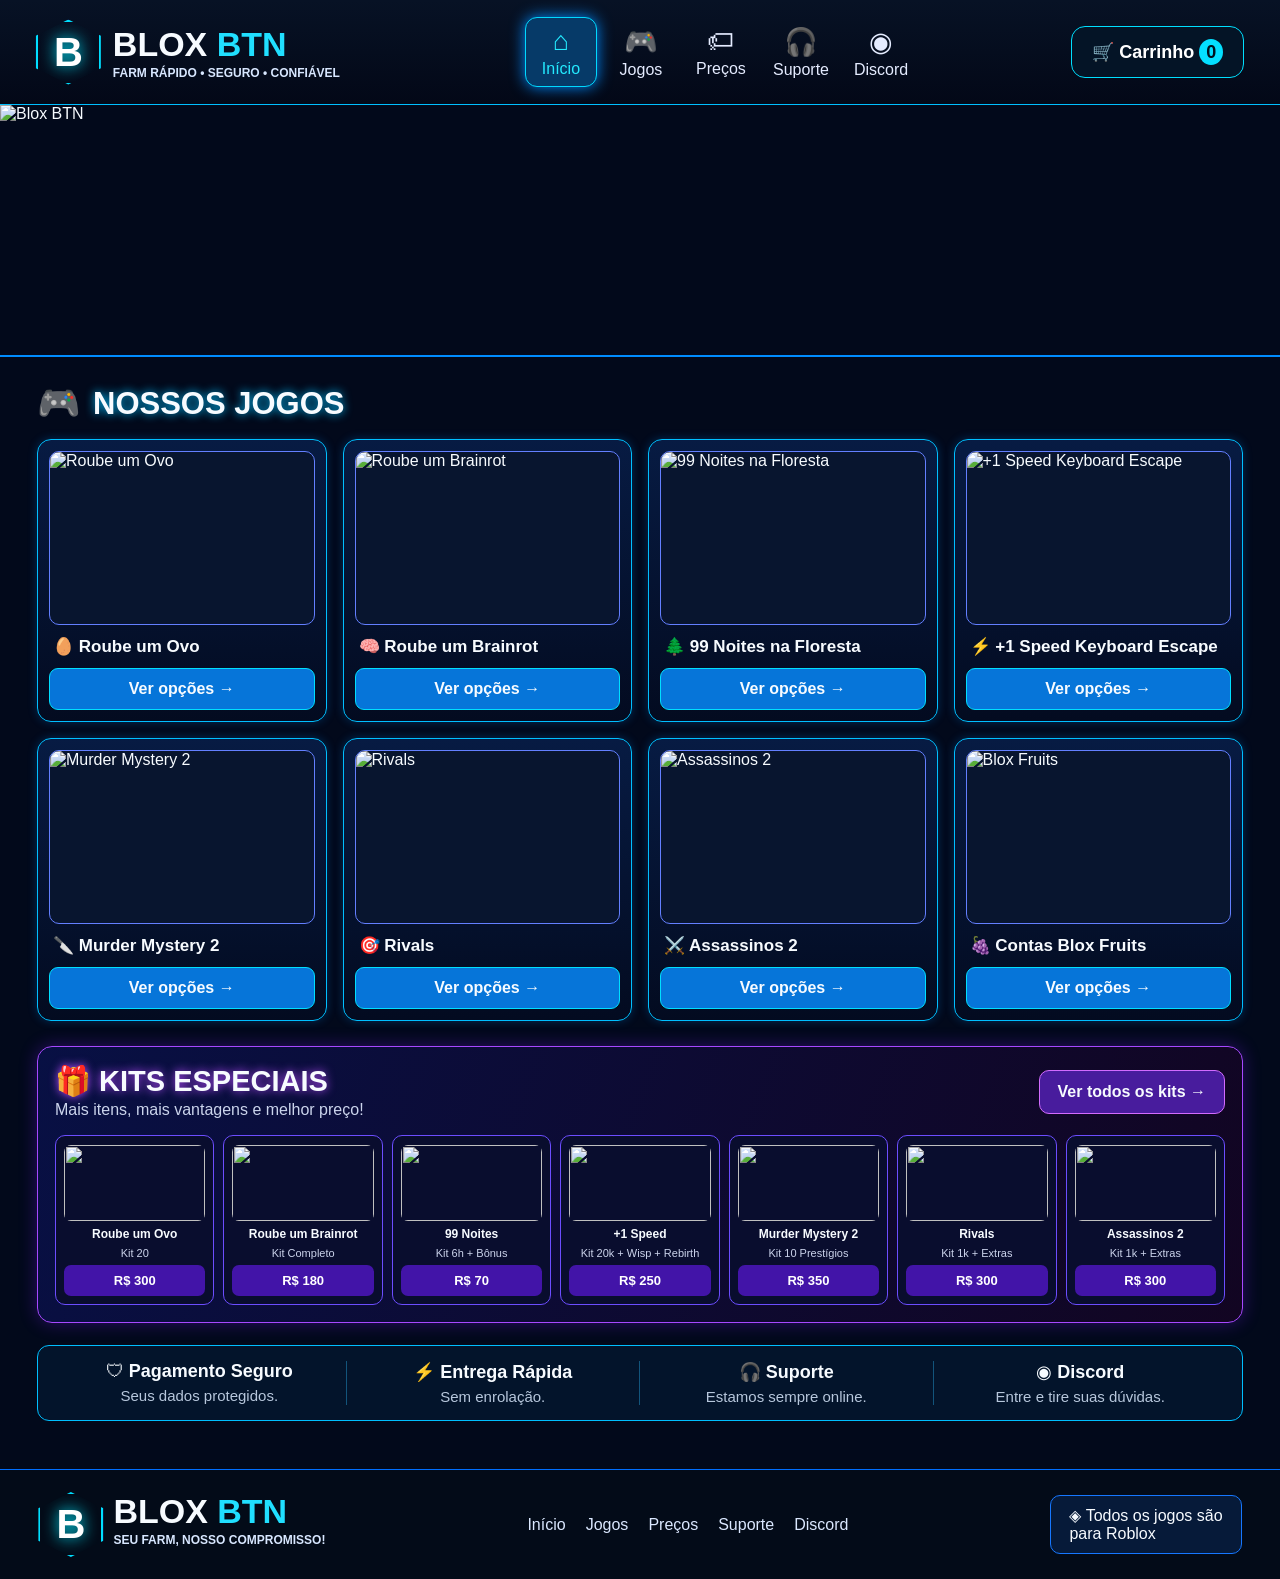
==== commit 489c39e3: "Add files via upload" ====
--- a/index.html
+++ b/index.html
@@ -1,16 +1,15 @@
 <!doctype html>
 <html lang="pt-BR">
 <head>
-<meta charset="utf-8"><meta name="viewport" content="width=device-width,initial-scale=1">
+<meta charset="utf-8">
+<meta name="viewport" content="width=device-width,initial-scale=1,viewport-fit=cover">
+<meta name="theme-color" content="#02091b">
 <title>Blox BTN — Farm rápido, seguro e confiável</title>
 <link rel="stylesheet" href="style.css">
 </head>
 <body>
 <header class="top">
-  <div class="brand">
-    <div class="logo">B</div>
-    <div><b>BLOX <span>BTN</span></b><small>FARM RÁPIDO • SEGURO • CONFIÁVEL</small></div>
-  </div>
+  <a class="brand" href="index.html"><div class="logo">B</div><div><b>BLOX <span>BTN</span></b><small>FARM RÁPIDO • SEGURO • CONFIÁVEL</small></div></a>
   <nav>
     <a class="active" href="index.html">⌂<small>Início</small></a>
     <a href="jogos.html">🎮<small>Jogos</small></a>
@@ -21,37 +20,33 @@
   <button class="cart">🛒 Carrinho <i>0</i></button>
 </header>
 
-<section class="hero">
-  <div class="heroText"><h1>SEU FARM<br><em>É AQUI!</em></h1>
-  <p>⚡ ENTREGA RÁPIDA &nbsp; 🛡 100% SEGURO &nbsp; ★ SUPORTE SEMPRE</p></div>
-  <div class="heroSide">JOGUE<br>EVOLUA<br>CONQUISTE<br><strong>♛</strong></div>
-</section>
+<section class="referenceHero"><img src="assets/home-hero.png" alt="Blox BTN"></section>
 
 <main>
 <section>
   <div class="title"><span>🎮</span><h2>NOSSOS JOGOS</h2></div>
   <div class="grid">
-    <article><div class="pic egg"><img src="assets/roube-ovo.png" alt="Roube um Ovo"></div><h3>🥚 Roube um Ovo</h3><a href="jogo.html?game=roube-ovo">Ver opções →</a></article>
-    <article><div class="pic brain"><img src="assets/brainrot.png" alt="Roube um Brainrot"></div><h3>🧠 Roube um Brainrot</h3><a href="jogo.html?game=brainrot">Ver opções →</a></article>
-    <article><div class="pic night"><img src="assets/99-noites.png" alt="99 Noites na Floresta"></div><h3>🌲 99 Noites na Floresta</h3><a href="jogo.html?game=99-noites">Ver opções →</a></article>
-    <article><div class="pic speed"><img src="assets/speed.png" alt="+1 Speed Keyboard Escape"></div><h3>⚡ +1 Speed Keyboard Escape</h3><a href="jogo.html?game=speed">Ver opções →</a></article>
-    <article><div class="pic murder"><img src="assets/murder.png" alt="Murder Mystery 2"></div><h3>🔪 Murder Mystery 2</h3><a href="jogo.html?game=murder">Ver opções →</a></article>
-    <article><div class="pic rivals"><img src="assets/rivals.png" alt="Rivals"></div><h3>🎯 Rivals</h3><a href="jogo.html?game=rivals">Ver opções →</a></article>
-    <article><div class="pic assassins"><img src="assets/assassinos.png" alt="Assassinos 2"></div><h3>⚔️ Assassinos 2</h3><a href="jogo.html?game=assassinos">Ver opções →</a></article>
-    <article><div class="pic fruits"><img src="assets/blox-fruits.png" alt="Blox Fruits"></div><h3>🍇 Contas Blox Fruits</h3><a href="jogo.html?game=blox-fruits">Ver opções →</a></article>
+    <article><div class="pic"><img src="assets/roube-ovo.png" alt="Roube um Ovo"></div><h3>🥚 Roube um Ovo</h3><a href="jogo.html?game=roube-ovo">Ver opções →</a></article>
+    <article><div class="pic"><img src="assets/brainrot.png" alt="Roube um Brainrot"></div><h3>🧠 Roube um Brainrot</h3><a href="jogo.html?game=brainrot">Ver opções →</a></article>
+    <article><div class="pic"><img src="assets/99-noites.png" alt="99 Noites na Floresta"></div><h3>🌲 99 Noites na Floresta</h3><a href="jogo.html?game=99-noites">Ver opções →</a></article>
+    <article><div class="pic"><img src="assets/speed.png" alt="+1 Speed Keyboard Escape"></div><h3>⚡ +1 Speed Keyboard Escape</h3><a href="jogo.html?game=speed">Ver opções →</a></article>
+    <article><div class="pic"><img src="assets/murder.png" alt="Murder Mystery 2"></div><h3>🔪 Murder Mystery 2</h3><a href="jogo.html?game=murder">Ver opções →</a></article>
+    <article><div class="pic"><img src="assets/rivals.png" alt="Rivals"></div><h3>🎯 Rivals</h3><a href="jogo.html?game=rivals">Ver opções →</a></article>
+    <article><div class="pic"><img src="assets/assassinos.png" alt="Assassinos 2"></div><h3>⚔️ Assassinos 2</h3><a href="jogo.html?game=assassinos">Ver opções →</a></article>
+    <article><div class="pic"><img src="assets/blox-fruits.png" alt="Blox Fruits"></div><h3>🍇 Contas Blox Fruits</h3><a href="jogo.html?game=blox-fruits">Ver opções →</a></article>
   </div>
 </section>
 
 <section class="kits">
   <div class="kitHead"><div><h2>🎁 KITS ESPECIAIS</h2><p>Mais itens, mais vantagens e melhor preço!</p></div><a href="precos.html">Ver todos os kits →</a></div>
   <div class="kitGrid">
-    <div><b>🥚 Roube um Ovo</b><span>Kit Completo</span><strong>R$ 208</strong></div>
-    <div><b>🧠 Roube um Brainrot</b><span>Kit Completo</span><strong>R$ 180</strong></div>
-    <div><b>🌲 99 Noites</b><span>Kit 6h + Bônus</span><strong>R$ 70</strong></div>
-    <div><b>⚡ +1 Speed</b><span>Kit 20k + Wisp + Rebirth</span><strong>R$ 250</strong></div>
-    <div><b>🔪 Murder Mystery 2</b><span>Kit 10 Prestígios</span><strong>R$ 350</strong></div>
-    <div><b>🎯 Rivals</b><span>Kit 1k + Extras</span><strong>R$ 300</strong></div>
-    <div><b>⚔️ Assassinos 2</b><span>Kit 1k + Extras</span><strong>R$ 300</strong></div>
+    <div><img src="assets/kit-ovo.png"><b>Roube um Ovo</b><span>Kit 20</span><strong>R$ 300</strong></div>
+    <div><img src="assets/kit-brainrot.png"><b>Roube um Brainrot</b><span>Kit Completo</span><strong>R$ 180</strong></div>
+    <div><img src="assets/kit-noites.png"><b>99 Noites</b><span>Kit 6h + Bônus</span><strong>R$ 70</strong></div>
+    <div><img src="assets/kit-speed.png"><b>+1 Speed</b><span>Kit 20k + Wisp + Rebirth</span><strong>R$ 250</strong></div>
+    <div><img src="assets/kit-murder.png"><b>Murder Mystery 2</b><span>Kit 10 Prestígios</span><strong>R$ 350</strong></div>
+    <div><img src="assets/kit-rivals.png"><b>Rivals</b><span>Kit 1k + Extras</span><strong>R$ 300</strong></div>
+    <div><img src="assets/kit-assassinos.png"><b>Assassinos 2</b><span>Kit 1k + Extras</span><strong>R$ 300</strong></div>
   </div>
 </section>
 
@@ -63,7 +58,9 @@
 </div>
 </main>
 
-<footer><div class="footbrand"><div class="logo">B</div><b>BLOX <span>BTN</span></b><small>SEU FARM, NOSSO COMPROMISSO!</small></div>
-<div class="links"><a href="index.html">Início</a><a href="jogos.html">Jogos</a><a href="precos.html">Preços</a><a href="suporte.html">Suporte</a><a href="https://discord.com/" target="_blank">Discord</a></div>
-<div class="roblox">◈ Todos os jogos são<br>para Roblox</div></footer>
+<footer>
+  <div class="footbrand"><div class="logo">B</div><div><b>BLOX <span>BTN</span></b><small>SEU FARM, NOSSO COMPROMISSO!</small></div></div>
+  <div class="links"><a href="index.html">Início</a><a href="jogos.html">Jogos</a><a href="precos.html">Preços</a><a href="suporte.html">Suporte</a><a href="https://discord.com/" target="_blank">Discord</a></div>
+  <div class="roblox">◈ Todos os jogos são<br>para Roblox</div>
+</footer>
 </body></html>
--- a/style.css
+++ b/style.css
@@ -1,21 +1,60 @@
-*{box-sizing:border-box}body{margin:0;background:#02091b;color:#f7fbff;font-family:Arial,sans-serif}a{text-decoration:none;color:inherit}.top{height:105px;background:linear-gradient(180deg,#071225,#030817);border-bottom:1px solid #00bfff;display:flex;align-items:center;gap:34px;padding:14px 3%;position:sticky;top:0;z-index:5}.brand{display:flex;align-items:center;gap:12px;min-width:330px}.brand b,.footbrand>b{font-size:34px}.brand b span,.footbrand span{color:#20dfff}.brand small,.footbrand small{display:block;color:#d8e7ff;font-weight:700;font-size:12px;margin-top:2px}.logo{width:65px;height:65px;border:2px solid #00dfff;clip-path:polygon(50% 0,100% 25%,100% 75%,50% 100%,0 75%,0 25%);display:grid;place-items:center;color:white;font-size:40px;font-weight:900;text-shadow:0 0 15px #00eaff;box-shadow:0 0 20px #006fff}nav{display:flex;gap:18px;align-items:center;flex:1;justify-content:center}nav a{min-width:65px;text-align:center;font-size:26px;color:#e5ecff;padding:8px;border-radius:12px}nav a small{display:block;font-size:16px;margin-top:3px}nav a.active{background:#063a68;border:1px solid #00d9ff;box-shadow:0 0 15px #008cff;color:#24eaff}.cart{background:#041426;border:1px solid #00dfff;color:white;border-radius:14px;padding:14px 20px;font-size:18px;font-weight:700}.cart i{font-style:normal;background:#04dfff;color:#00111d;border-radius:50%;padding:3px 7px}.hero{height:300px;border-bottom:2px solid #008cff;background:radial-gradient(circle at 65% 45%,#164fa0 0,#06163a 38%,#010714 75%);display:flex;align-items:center;justify-content:space-between;padding:25px 6%;overflow:hidden;box-shadow:0 0 35px #006cff55 inset}.hero h1{font-size:58px;line-height:.9;margin:0;font-weight:1000;font-style:italic;text-shadow:4px 4px 0 #061b40}.hero em{color:#18dcff}.hero p{font-size:13px;font-weight:800;margin-top:28px}.heroSide{font-size:33px;font-weight:1000;font-style:italic;text-align:center;transform:rotate(-4deg);text-shadow:0 0 15px #12cfff}.heroSide strong{font-size:75px;color:#dff}.heroSide{background:linear-gradient(135deg,transparent,#0753a155);padding:35px;border-radius:40%}main{max-width:1220px;margin:auto;padding:28px 20px}.title{display:flex;align-items:center;gap:12px}.title span{font-size:35px}.title h2,.kits h2{font-size:30px;margin:0 0 18px;text-shadow:0 0 10px #00bfff}.grid{display:grid;grid-template-columns:repeat(4,1fr);gap:16px}.grid article{background:linear-gradient(180deg,#071b43,#030b20);border:1px solid #00bfff;border-radius:14px;padding:12px;box-shadow:0 0 10px #008cff44}.pic{height:160px;border-radius:10px;display:grid;place-content:center;text-align:center;font-size:28px;font-weight:1000;line-height:.95;border:1px solid #637fff;text-shadow:2px 2px #000}.egg{background:radial-gradient(circle,#ffd84d,#8b26ff 50%,#16083b)}.brain{background:radial-gradient(circle,#55ee57,#113b21 55%,#08100c)}.night{background:radial-gradient(circle at 50% 80%,#ff8a27,#16203e 40%,#050713)}.speed{background:linear-gradient(135deg,#26106e,#0a5fff)}.murder{background:linear-gradient(135deg,#290914,#ff2b44)}.rivals{background:linear-gradient(135deg,#111d7e,#e9e9ff);font-size:55px}.assassins{background:linear-gradient(135deg,#21020c,#e52d3f);font-size:40px}.fruits{background:linear-gradient(135deg,#001c48,#18a7ff);font-size:43px}.grid h3{font-size:17px;margin:12px 4px}.grid article>a{display:block;text-align:center;background:#0675d9;border:1px solid #00dfff;padding:11px;border-radius:9px;font-weight:700}.kits{margin-top:25px;border:1px solid #a748ff;border-radius:15px;padding:18px;background:linear-gradient(110deg,#081044,#120522);box-shadow:0 0 18px #7d1cff55}.kitHead{display:flex;justify-content:space-between;align-items:center}.kitHead h2{margin-bottom:3px}.kitHead p{margin:0;color:#cbd4ec}.kitHead>a{border:1px solid #d26bff;border-radius:10px;padding:12px 18px;background:#481c9d;font-weight:700}.kitGrid{display:grid;grid-template-columns:repeat(7,1fr);gap:9px;margin-top:18px}.kitGrid div{background:#090d2e;border:1px solid #6c4dff;border-radius:10px;padding:12px;text-align:center;min-height:125px;display:flex;flex-direction:column;justify-content:center;gap:7px}.kitGrid span{font-size:12px;color:#ccd4ec}.kitGrid strong{background:#4214a8;border-radius:7px;padding:8px;color:#fff}.features{display:grid;grid-template-columns:repeat(4,1fr);margin:22px 0;border:1px solid #00bfff;border-radius:12px;background:#03142b;padding:16px}.features div{text-align:center;border-right:1px solid #12547b;font-size:18px}.features div:last-child{border:0}.features small{display:block;color:#b7c7dc;margin-top:5px}footer{border-top:1px solid #006eff;background:#030b18;padding:25px 4%;display:flex;justify-content:space-between;align-items:center;gap:20px}.footbrand{display:grid;grid-template-columns:auto 1fr;column-gap:10px;align-items:center}.footbrand .logo{grid-row:span 2}.links{display:flex;gap:20px;color:#dbe8ff}.roblox{border:1px solid #1677ff;border-radius:10px;padding:10px 18px;background:#061a39}@media(max-width:850px){.top{height:auto;flex-wrap:wrap}.brand{min-width:auto}.top nav{order:3;width:100%;overflow:auto;justify-content:flex-start}.hero{height:240px}.hero h1{font-size:40px}.grid{grid-template-columns:repeat(2,1fr)}.kitGrid{grid-template-columns:repeat(2,1fr)}.features{grid-template-columns:repeat(2,1fr);gap:15px}.features div:nth-child(2){border:0}footer{flex-direction:column}.links{flex-wrap:wrap;justify-content:center}}@media(max-width:480px){.grid{grid-template-columns:1fr}.heroSide{font-size:20px}.hero h1{font-size:34px}.cart{display:none}.brand b{font-size:25px}.logo{width:52px;height:52px}.kitGrid{grid-template-columns:1fr 1fr}}
-/* --- Game marketplace page --- */
-.game-tabs{display:flex;gap:10px;padding:12px 3%;overflow:auto;background:#030916;border-bottom:1px solid #0b65ff}.game-tabs a{white-space:nowrap;padding:10px 16px;border:1px solid #123b73;border-radius:12px;color:#d9eaff;text-decoration:none;background:#071326}.game-tabs a.sel,.game-tabs a:hover{border-color:#00d9ff;box-shadow:0 0 15px #008cff66;color:#fff}
-.gameHero{margin:0 3%;min-height:260px;border:1px solid #009dff;border-radius:0 0 18px 18px;display:flex;align-items:center;padding:35px 5%;background:radial-gradient(circle at 75% 50%,#4a0a16 0,#0a1735 38%,#020611 75%);box-shadow:0 0 30px #007bff33}.gameHero.brain{background:radial-gradient(circle at 70% 40%,#5b6d08,#071d25 45%,#020611)}.gameHero.night{background:radial-gradient(circle at 75% 60%,#24512c,#061326 45%,#020611)}.gameHero.speed{background:radial-gradient(circle at 75% 40%,#421b9b,#06152d 45%,#020611)}.gameHero.murder{background:radial-gradient(circle at 75% 40%,#750b18,#111020 45%,#020611)}.gameHero.rivals{background:radial-gradient(circle at 75% 40%,#ff284b22,#071b37 45%,#020611)}.gameHero.assassins{background:radial-gradient(circle at 75% 40%,#8c091e,#180611 45%,#020611)}.gameHero h1{font-size:clamp(32px,5vw,64px);margin:10px 0;text-transform:uppercase;text-shadow:0 0 20px #00aaff}.gameHero p{font-size:18px;max-width:700px;color:#d3e7ff}.badge{display:inline-block;padding:6px 12px;border:1px solid #00d9ff;border-radius:8px;color:#fff;background:#0569d9}.heroMini{margin-top:25px;color:#79d9ff;font-weight:700}.gameTitle{padding:28px 4% 12px}.gameTitle h2{font-size:36px;margin:0;text-transform:uppercase}.gameTitle p{color:#83b6de}.buySell{display:grid;grid-template-columns:1fr 1fr;gap:20px;padding:0 3% 30px}.shopPanel{border:1px solid #008cff;border-radius:18px;padding:20px;background:linear-gradient(145deg,#061a36,#020916);box-shadow:0 0 22px #006dff22}.shopPanel.sell{border-color:#8b38ff}.shopPanel h2{font-size:34px;margin:0;color:#eaf6ff}.shopPanel.sell h2{color:#d6a7ff}.shopPanel p{color:#86b8df;margin-top:5px}.products{display:grid;grid-template-columns:repeat(4,1fr);gap:10px}.product{background:#06172d;border:1px solid #126cff;border-radius:12px;padding:9px;text-align:center;min-width:0}.productArt{height:78px;border-radius:9px;margin-bottom:7px;display:flex;align-items:center;justify-content:center;font-size:38px;background:radial-gradient(circle,#1d8cff,#071a3a 65%);color:#fff}.productArt.brain{background:radial-gradient(circle,#8bcf26,#07231d 65%)}.productArt.night{background:radial-gradient(circle,#438c55,#071b22 65%)}.productArt.speed{background:radial-gradient(circle,#743cff,#0c1642 65%)}.productArt.murder{background:radial-gradient(circle,#d61d35,#200a17 65%)}.productArt.rivals{background:radial-gradient(circle,#ff5c6d,#071b38 65%)}.productArt.assassins{background:radial-gradient(circle,#d31d35,#210713 65%)}.product b{display:block;min-height:36px;font-size:12px;color:#fff}.product strong{display:block;color:#19dfff;margin:5px 0;font-size:15px}.product button{width:100%;border:0;border-radius:8px;padding:8px;background:linear-gradient(90deg,#006bff,#00bfff);color:#fff;font-weight:800;cursor:pointer}.sell .product button{background:linear-gradient(90deg,#6d2cff,#b44cff)}
-@media(max-width:800px){.buySell{grid-template-columns:1fr}.products{grid-template-columns:repeat(2,1fr)}.gameHero{min-height:220px}.gameHero h1{font-size:36px}.top{flex-wrap:wrap}.top nav{order:3;width:100%;justify-content:space-between}.top nav a{padding:6px}}
 
-/* Shared game artwork: the same images are used on the game list and each game page. */
-.pic { overflow:hidden; padding:0; }
-.pic img { width:100%; height:100%; display:block; object-fit:cover; }
-.productArt { overflow:hidden; }
-.productArt img { width:100%; height:100%; display:block; object-fit:cover; }
-.gameHero.has-art { position:relative; overflow:hidden; }
-.gameHero.has-art::after {
-  content:""; position:absolute; inset:0; background:linear-gradient(90deg,rgba(2,6,17,.98) 0%,rgba(2,6,17,.72) 42%,rgba(2,6,17,.18) 100%);
-  pointer-events:none;
+*{box-sizing:border-box}
+html,body{margin:0;padding:0;background:#02091b;color:#f7fbff;font-family:Arial,sans-serif}
+body{overflow-x:hidden}
+a{text-decoration:none;color:inherit}
+.top{min-height:105px;background:linear-gradient(180deg,#071225,#030817);border-bottom:1px solid #00bfff;display:flex;align-items:center;gap:26px;padding:12px 2.8%;position:sticky;top:0;z-index:20}
+.brand{display:flex;align-items:center;gap:12px;min-width:335px}
+.brand b,.footbrand b{font-size:34px}.brand b span,.footbrand span{color:#20dfff}
+.brand small,.footbrand small{display:block;color:#d8e7ff;font-weight:700;font-size:12px;margin-top:2px}
+.logo{width:65px;height:65px;border:2px solid #00dfff;clip-path:polygon(50% 0,100% 25%,100% 75%,50% 100%,0 75%,0 25%);display:grid;place-items:center;color:white;font-size:40px;font-weight:900;text-shadow:0 0 15px #00eaff;box-shadow:0 0 20px #006fff}
+nav{display:flex;gap:8px;align-items:center;flex:1;justify-content:center}
+nav a{min-width:72px;text-align:center;font-size:27px;color:#e5ecff;padding:8px;border-radius:12px}
+nav a small{display:block;font-size:16px;margin-top:3px}
+nav a.active{background:#063a68;border:1px solid #00d9ff;box-shadow:0 0 15px #008cff;color:#24eaff}
+.cart{background:#041426;border:1px solid #00dfff;color:white;border-radius:14px;padding:14px 20px;font-size:18px;font-weight:700;white-space:nowrap}
+.cart i{font-style:normal;background:#04dfff;color:#00111d;border-radius:50%;padding:3px 7px}
+.referenceHero{width:100%;height:252px;overflow:hidden;border-bottom:2px solid #008cff}
+.referenceHero img{width:100%;height:100%;display:block;object-fit:cover}
+main{max-width:1250px;margin:auto;padding:26px 22px}
+.title{display:flex;align-items:center;gap:12px;margin:0 0 15px}
+.title span{font-size:35px}.title h2{font-size:31px;margin:0;text-shadow:0 0 10px #00bfff}
+.grid{display:grid;grid-template-columns:repeat(4,1fr);gap:16px}
+.grid article{background:linear-gradient(180deg,#071b43,#030b20);border:1px solid #00bfff;border-radius:14px;padding:11px;box-shadow:0 0 10px #008cff44}
+.pic{height:174px;border-radius:10px;overflow:hidden;border:1px solid #637fff;background:#08152f}
+.pic img{width:100%;height:100%;display:block;object-fit:cover}
+.grid h3{font-size:17px;margin:11px 4px}.grid article>a{display:block;text-align:center;background:#0675d9;border:1px solid #00dfff;padding:11px;border-radius:9px;font-weight:700}
+.kits{margin-top:25px;border:1px solid #a748ff;border-radius:15px;padding:17px;background:linear-gradient(110deg,#081044,#120522);box-shadow:0 0 18px #7d1cff55}
+.kitHead{display:flex;justify-content:space-between;align-items:center}.kitHead h2{font-size:29px;margin:0 0 3px;text-shadow:0 0 10px #b84cff}.kitHead p{margin:0;color:#cbd4ec}.kitHead>a{border:1px solid #d26bff;border-radius:10px;padding:12px 18px;background:#481c9d;font-weight:700}
+.kitGrid{display:grid;grid-template-columns:repeat(7,1fr);gap:9px;margin-top:16px}
+.kitGrid div{background:#090d2e;border:1px solid #6c4dff;border-radius:10px;padding:8px;text-align:center;min-height:170px;display:flex;flex-direction:column;justify-content:flex-end;gap:6px;overflow:hidden}
+.kitGrid img{width:100%;height:76px;object-fit:cover;border-radius:7px}.kitGrid b{font-size:12px}.kitGrid span{font-size:11px;color:#ccd4ec}.kitGrid strong{background:#4214a8;border-radius:7px;padding:8px;color:#fff;font-size:13px}
+.features{display:grid;grid-template-columns:repeat(4,1fr);margin:22px 0;border:1px solid #00bfff;border-radius:12px;background:#03142b;padding:15px}
+.features div{text-align:center;border-right:1px solid #12547b;font-size:18px}.features div:last-child{border:0}.features small{display:block;color:#b7c7dc;margin-top:5px}
+footer{border-top:1px solid #006eff;background:#030b18;padding:22px 3%;display:flex;justify-content:space-between;align-items:center;gap:20px}
+.footbrand{display:grid;grid-template-columns:auto 1fr;column-gap:10px;align-items:center}.footbrand .logo{grid-row:span 2}
+.links{display:flex;gap:20px;color:#dbe8ff}.roblox{border:1px solid #1677ff;border-radius:10px;padding:10px 18px;background:#061a39}
+.gamesFilters,.game-tabs{display:flex;gap:10px;padding:12px 2.8%;overflow:auto;background:#030916;border-bottom:1px solid #0b65ff}
+.gamesFilters a,.game-tabs a{white-space:nowrap;padding:10px 16px;border:1px solid #123b73;border-radius:12px;color:#d9eaff;background:#071326}.gamesFilters a.selected,.game-tabs a.sel{border-color:#00d9ff;box-shadow:0 0 15px #008cff66;color:#fff}
+.gameHero{margin:0 3%;min-height:263px;border:1px solid #009dff;border-radius:0 0 18px 18px;display:flex;align-items:center;padding:35px 5%;position:relative;overflow:hidden;background:#020611}
+.gameHero.has-art:after{content:"";position:absolute;inset:0;background:linear-gradient(90deg,rgba(2,6,17,.95),rgba(2,6,17,.48) 45%,rgba(2,6,17,.08));pointer-events:none}
+.gameHero .heroArt{position:absolute;inset:0;width:100%;height:100%;object-fit:cover;z-index:0}
+.gameHero .heroContent{position:relative;z-index:1;max-width:55%}.gameHero h1{font-size:clamp(32px,5vw,62px);margin:10px 0;text-transform:uppercase;text-shadow:0 0 20px #00aaff}.gameHero p{font-size:18px;color:#d3e7ff}.badge{display:inline-block;padding:6px 12px;border:1px solid #00d9ff;border-radius:8px;background:#0569d9}.heroMini{margin-top:25px;color:#79d9ff;font-weight:700}
+.gameTitle{padding:26px 4% 12px}.gameTitle h2{font-size:36px;margin:0;text-transform:uppercase}.gameTitle p{color:#83b6de}
+.buySell{display:grid;grid-template-columns:1fr 1fr;gap:20px;padding:0 3% 30px}.shopPanel{border:1px solid #008cff;border-radius:18px;padding:20px;background:linear-gradient(145deg,#061a36,#020916);box-shadow:0 0 22px #006dff22}.shopPanel.sell{border-color:#8b38ff}.shopPanel h2{font-size:34px;margin:0}.shopPanel.sell h2{color:#d6a7ff}.shopPanel p{color:#86b8df;margin-top:5px}
+.products{display:grid;grid-template-columns:repeat(4,1fr);gap:10px}.product{background:#06172d;border:1px solid #126cff;border-radius:12px;padding:8px;text-align:center;min-width:0}.productArt{height:82px;border-radius:9px;margin-bottom:7px;overflow:hidden;background:#08152f}.productArt img{width:100%;height:100%;display:block;object-fit:cover}.product b{display:block;min-height:36px;font-size:12px}.product strong{display:block;color:#19dfff;margin:5px 0;font-size:15px}.product button{width:100%;border:0;border-radius:8px;padding:8px;background:linear-gradient(90deg,#006bff,#00bfff);color:#fff;font-weight:800;cursor:pointer}.sell .product button{background:linear-gradient(90deg,#6d2cff,#b44cff)}
+@media(max-width:900px){
+ .top{flex-wrap:wrap;gap:8px;padding:10px 12px}.brand{min-width:0;flex:1}.brand b{font-size:26px}.brand small{font-size:9px}.logo{width:52px;height:52px;font-size:31px}.cart{display:none}
+ .top nav{order:3;width:100%;justify-content:flex-start;overflow-x:auto;flex:none}.top nav a{min-width:62px;font-size:21px}.top nav a small{font-size:12px}
+ .referenceHero{height:230px}.grid{grid-template-columns:repeat(2,1fr)}.kitGrid{grid-template-columns:repeat(2,1fr)}.features{grid-template-columns:repeat(2,1fr)}
+ footer{flex-direction:column;text-align:center}.buySell{grid-template-columns:1fr}.products{grid-template-columns:repeat(2,1fr)}
 }
-.gameHero.has-art .heroContent { position:relative; z-index:1; max-width:55%; }
-.gameHero.has-art .heroArt {
-  position:absolute; right:0; top:0; width:55%; height:100%; object-fit:cover;
-  opacity:.95;
+@media(max-width:560px){
+ .brand b{font-size:22px}.brand small{font-size:8px}.logo{width:45px;height:45px;font-size:27px}
+ .referenceHero{height:210px}.referenceHero img{object-position:center}
+ main{padding:22px 12px}.title h2{font-size:27px}.grid{grid-template-columns:1fr}.pic{height:205px}
+ .kitGrid{grid-template-columns:1fr 1fr}.kitGrid div{min-height:150px}.features{grid-template-columns:1fr 1fr}
+ .gameHero{margin:0 10px;min-height:235px;padding:24px 18px}.gameHero .heroContent{max-width:75%}.gameHero h1{font-size:30px}.gameHero p{font-size:14px}.gameHero.has-art:after{background:linear-gradient(90deg,rgba(2,6,17,.97),rgba(2,6,17,.68),rgba(2,6,17,.18))}
+ .gameTitle{padding:22px 16px 10px}.gameTitle h2{font-size:28px}.shopPanel{padding:13px}.shopPanel h2{font-size:27px}.products{grid-template-columns:repeat(2,1fr);gap:8px}.product{padding:7px}.productArt{height:88px}.product b{font-size:11px}.product strong{font-size:13px}
+ .gamesFilters,.game-tabs{padding:10px 12px}
 }
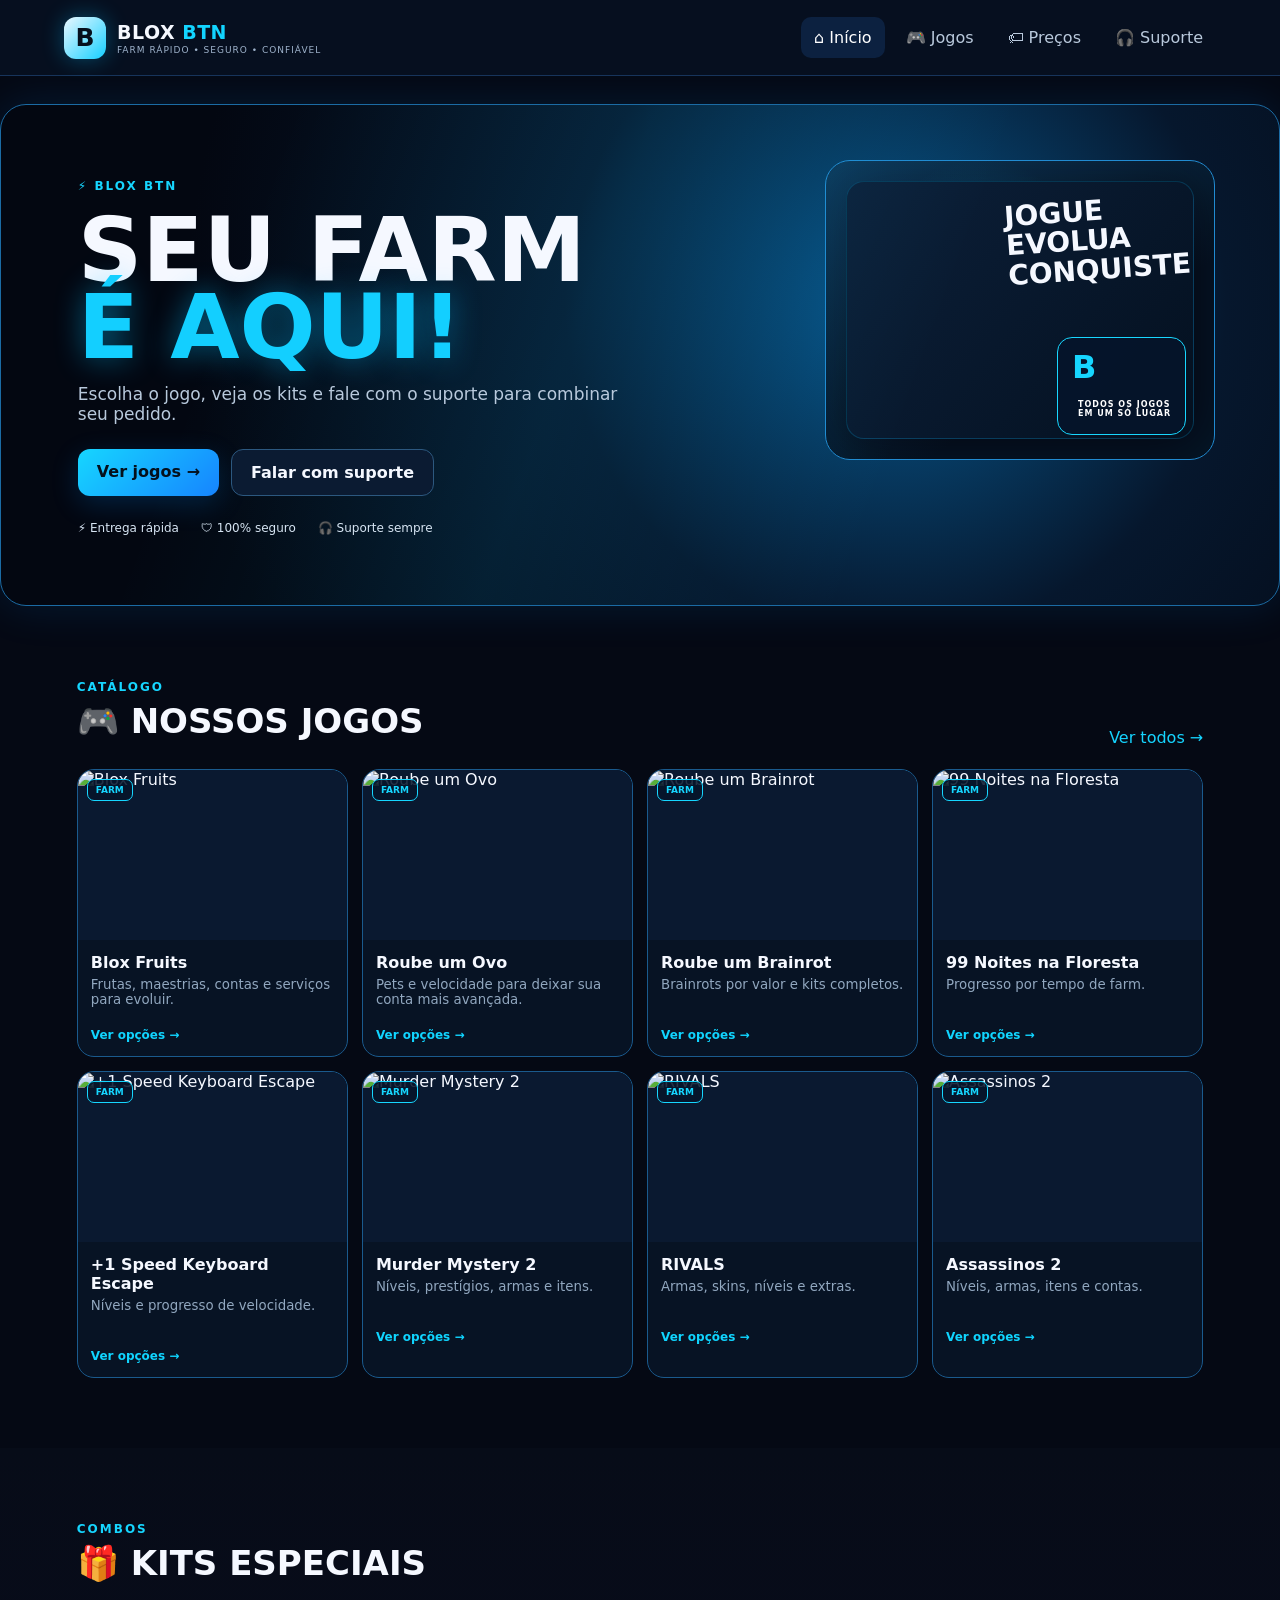
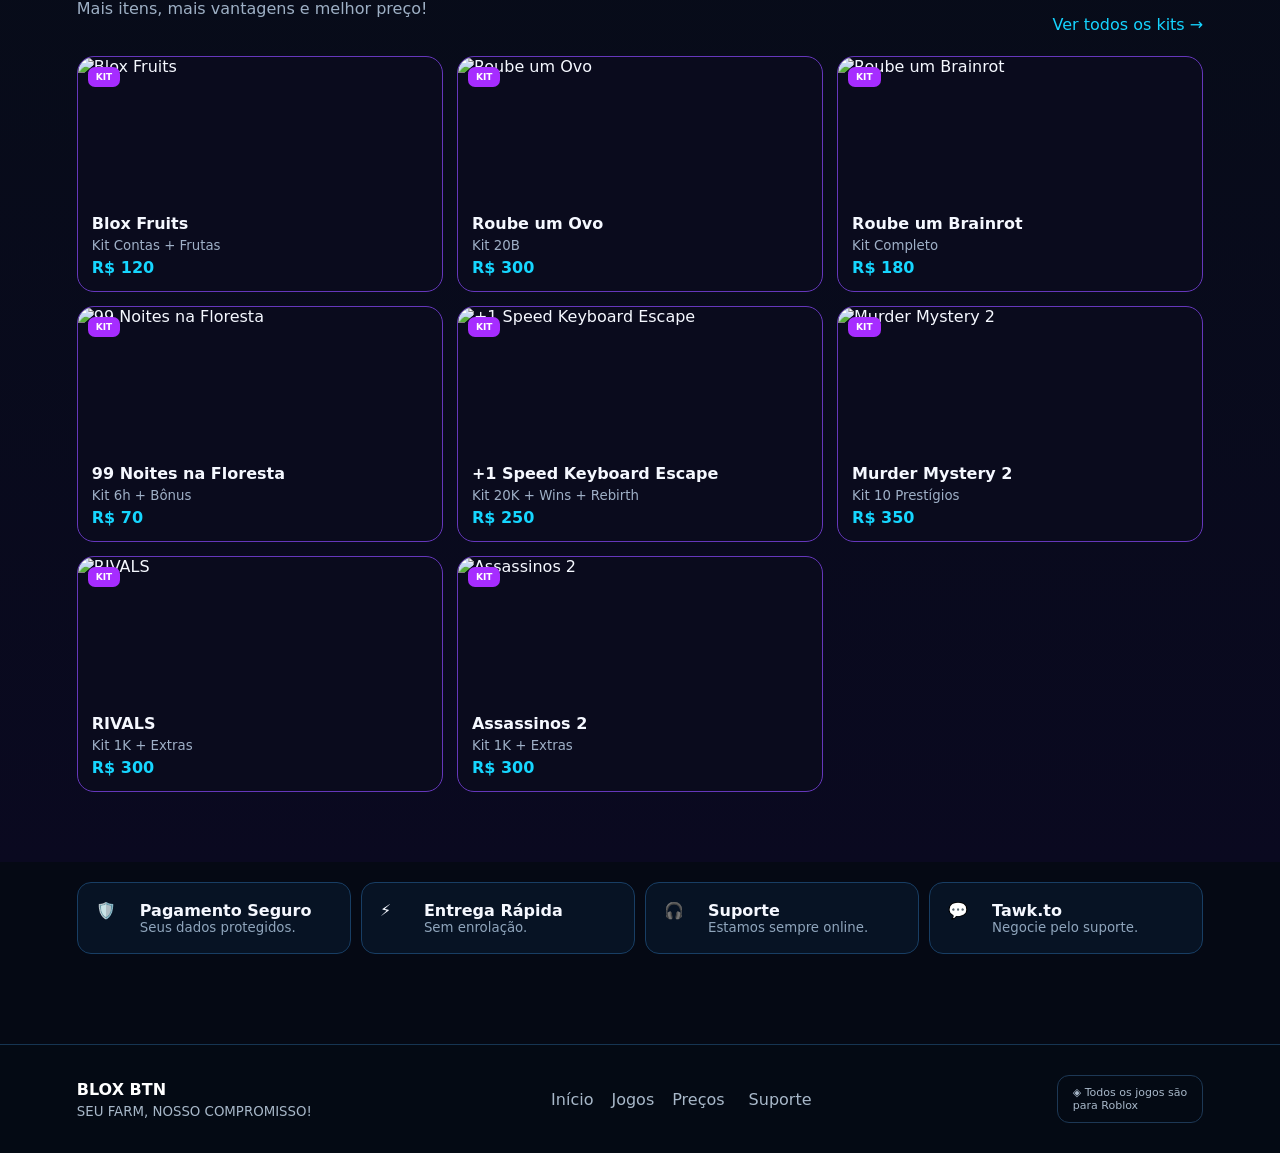
==== commit 964ee30a: "Add files via upload" ====
--- a/index.html
+++ b/index.html
@@ -1,66 +1,8 @@
-<!doctype html>
-<html lang="pt-BR">
-<head>
-<meta charset="utf-8">
-<meta name="viewport" content="width=device-width,initial-scale=1,viewport-fit=cover">
-<meta name="theme-color" content="#02091b">
-<title>Blox BTN — Farm rápido, seguro e confiável</title>
-<link rel="stylesheet" href="style.css">
-</head>
-<body>
-<header class="top">
-  <a class="brand" href="index.html"><div class="logo">B</div><div><b>BLOX <span>BTN</span></b><small>FARM RÁPIDO • SEGURO • CONFIÁVEL</small></div></a>
-  <nav>
-    <a class="active" href="index.html">⌂<small>Início</small></a>
-    <a href="jogos.html">🎮<small>Jogos</small></a>
-    <a href="precos.html">🏷<small>Preços</small></a>
-    <a href="suporte.html">🎧<small>Suporte</small></a>
-    <a href="https://discord.com/" target="_blank">◉<small>Discord</small></a>
-  </nav>
-  <button class="cart">🛒 Carrinho <i>0</i></button>
-</header>
-
-<section class="referenceHero"><img src="assets/home-hero.png" alt="Blox BTN"></section>
-
+<!doctype html><html lang="pt-BR"><head><meta charset="utf-8"><meta name="viewport" content="width=device-width,initial-scale=1"><meta name="theme-color" content="#070b16"><title>Blox BTN — Farm rápido e seguro</title><link rel="stylesheet" href="style.css"></head><body>
+<header class="topbar"><a class="brand" href="index.html"><span class="brand-box">B</span><span><strong>BLOX <em>BTN</em></strong><small>FARM RÁPIDO • SEGURO • CONFIÁVEL</small></span></a><nav><a class="active" href="index.html">⌂ Início</a><a href="jogos.html">🎮 Jogos</a><a href="jogos.html">🏷 Preços</a><button onclick="openSupport()">🎧 Suporte</button></nav><button class="menu" onclick="toggleMenu()">☰</button></header>
 <main>
-<section>
-  <div class="title"><span>🎮</span><h2>NOSSOS JOGOS</h2></div>
-  <div class="grid">
-    <article><div class="pic"><img src="assets/roube-ovo.png" alt="Roube um Ovo"></div><h3>🥚 Roube um Ovo</h3><a href="jogo.html?game=roube-ovo">Ver opções →</a></article>
-    <article><div class="pic"><img src="assets/brainrot.png" alt="Roube um Brainrot"></div><h3>🧠 Roube um Brainrot</h3><a href="jogo.html?game=brainrot">Ver opções →</a></article>
-    <article><div class="pic"><img src="assets/99-noites.png" alt="99 Noites na Floresta"></div><h3>🌲 99 Noites na Floresta</h3><a href="jogo.html?game=99-noites">Ver opções →</a></article>
-    <article><div class="pic"><img src="assets/speed.png" alt="+1 Speed Keyboard Escape"></div><h3>⚡ +1 Speed Keyboard Escape</h3><a href="jogo.html?game=speed">Ver opções →</a></article>
-    <article><div class="pic"><img src="assets/murder.png" alt="Murder Mystery 2"></div><h3>🔪 Murder Mystery 2</h3><a href="jogo.html?game=murder">Ver opções →</a></article>
-    <article><div class="pic"><img src="assets/rivals.png" alt="Rivals"></div><h3>🎯 Rivals</h3><a href="jogo.html?game=rivals">Ver opções →</a></article>
-    <article><div class="pic"><img src="assets/assassinos.png" alt="Assassinos 2"></div><h3>⚔️ Assassinos 2</h3><a href="jogo.html?game=assassinos">Ver opções →</a></article>
-    <article><div class="pic"><img src="assets/blox-fruits.png" alt="Blox Fruits"></div><h3>🍇 Contas Blox Fruits</h3><a href="jogo.html?game=blox-fruits">Ver opções →</a></article>
-  </div>
-</section>
-
-<section class="kits">
-  <div class="kitHead"><div><h2>🎁 KITS ESPECIAIS</h2><p>Mais itens, mais vantagens e melhor preço!</p></div><a href="precos.html">Ver todos os kits →</a></div>
-  <div class="kitGrid">
-    <div><img src="assets/kit-ovo.png"><b>Roube um Ovo</b><span>Kit 20</span><strong>R$ 300</strong></div>
-    <div><img src="assets/kit-brainrot.png"><b>Roube um Brainrot</b><span>Kit Completo</span><strong>R$ 180</strong></div>
-    <div><img src="assets/kit-noites.png"><b>99 Noites</b><span>Kit 6h + Bônus</span><strong>R$ 70</strong></div>
-    <div><img src="assets/kit-speed.png"><b>+1 Speed</b><span>Kit 20k + Wisp + Rebirth</span><strong>R$ 250</strong></div>
-    <div><img src="assets/kit-murder.png"><b>Murder Mystery 2</b><span>Kit 10 Prestígios</span><strong>R$ 350</strong></div>
-    <div><img src="assets/kit-rivals.png"><b>Rivals</b><span>Kit 1k + Extras</span><strong>R$ 300</strong></div>
-    <div><img src="assets/kit-assassinos.png"><b>Assassinos 2</b><span>Kit 1k + Extras</span><strong>R$ 300</strong></div>
-  </div>
-</section>
-
-<div class="features">
- <div>🛡 <b>Pagamento Seguro</b><small>Seus dados protegidos.</small></div>
- <div>⚡ <b>Entrega Rápida</b><small>Sem enrolação.</small></div>
- <div>🎧 <b>Suporte</b><small>Estamos sempre online.</small></div>
- <div>◉ <b>Discord</b><small>Entre e tire suas dúvidas.</small></div>
-</div>
-</main>
-
-<footer>
-  <div class="footbrand"><div class="logo">B</div><div><b>BLOX <span>BTN</span></b><small>SEU FARM, NOSSO COMPROMISSO!</small></div></div>
-  <div class="links"><a href="index.html">Início</a><a href="jogos.html">Jogos</a><a href="precos.html">Preços</a><a href="suporte.html">Suporte</a><a href="https://discord.com/" target="_blank">Discord</a></div>
-  <div class="roblox">◈ Todos os jogos são<br>para Roblox</div>
-</footer>
-</body></html>+<section class="hero"><div class="hero-copy"><span class="badge">⚡ BLOX BTN</span><h1>SEU FARM<br><span>É AQUI!</span></h1><p>Escolha o jogo, veja os kits e fale com o suporte para combinar seu pedido.</p><div class="hero-actions"><a class="btn primary" href="jogos.html">Ver jogos →</a><button class="btn secondary" onclick="openSupport()">Falar com suporte</button></div><div class="hero-features"><span>⚡ Entrega rápida</span><span>🛡 100% seguro</span><span>🎧 Suporte sempre</span></div></div><div class="hero-art"><div class="hero-title">JOGUE<br>EVOLUA<br>CONQUISTE</div><div class="hero-b">B<br><small>TODOS OS JOGOS<br>EM UM SÓ LUGAR</small></div></div></section>
+<section class="section"><div class="section-head"><div><span class="eyebrow">CATÁLOGO</span><h2>🎮 NOSSOS JOGOS</h2></div><a href="jogos.html">Ver todos →</a></div><div class="games-grid" id="homeGames"></div></section>
+<section class="section kits-section"><div class="section-head"><div><span class="eyebrow">COMBOS</span><h2>🎁 KITS ESPECIAIS</h2><p>Mais itens, mais vantagens e melhor preço!</p></div><a href="jogos.html">Ver todos os kits →</a></div><div class="kit-grid" id="homeKits"></div></section>
+<section class="features"><div>🛡️<b>Pagamento Seguro</b><small>Seus dados protegidos.</small></div><div>⚡<b>Entrega Rápida</b><small>Sem enrolação.</small></div><div>🎧<b>Suporte</b><small>Estamos sempre online.</small></div><div>💬<b>Tawk.to</b><small>Negocie pelo suporte.</small></div></section>
+</main><footer><div><strong>BLOX BTN</strong><small>SEU FARM, NOSSO COMPROMISSO!</small></div><div class="footlinks"><a href="index.html">Início</a><a href="jogos.html">Jogos</a><a href="jogos.html">Preços</a><button onclick="openSupport()">Suporte</button></div><div class="roblox">◈ Todos os jogos são<br>para Roblox</div></footer><script src="script.js"></script></body></html>
--- a/style.css
+++ b/style.css
@@ -1,60 +1 @@
-
-*{box-sizing:border-box}
-html,body{margin:0;padding:0;background:#02091b;color:#f7fbff;font-family:Arial,sans-serif}
-body{overflow-x:hidden}
-a{text-decoration:none;color:inherit}
-.top{min-height:105px;background:linear-gradient(180deg,#071225,#030817);border-bottom:1px solid #00bfff;display:flex;align-items:center;gap:26px;padding:12px 2.8%;position:sticky;top:0;z-index:20}
-.brand{display:flex;align-items:center;gap:12px;min-width:335px}
-.brand b,.footbrand b{font-size:34px}.brand b span,.footbrand span{color:#20dfff}
-.brand small,.footbrand small{display:block;color:#d8e7ff;font-weight:700;font-size:12px;margin-top:2px}
-.logo{width:65px;height:65px;border:2px solid #00dfff;clip-path:polygon(50% 0,100% 25%,100% 75%,50% 100%,0 75%,0 25%);display:grid;place-items:center;color:white;font-size:40px;font-weight:900;text-shadow:0 0 15px #00eaff;box-shadow:0 0 20px #006fff}
-nav{display:flex;gap:8px;align-items:center;flex:1;justify-content:center}
-nav a{min-width:72px;text-align:center;font-size:27px;color:#e5ecff;padding:8px;border-radius:12px}
-nav a small{display:block;font-size:16px;margin-top:3px}
-nav a.active{background:#063a68;border:1px solid #00d9ff;box-shadow:0 0 15px #008cff;color:#24eaff}
-.cart{background:#041426;border:1px solid #00dfff;color:white;border-radius:14px;padding:14px 20px;font-size:18px;font-weight:700;white-space:nowrap}
-.cart i{font-style:normal;background:#04dfff;color:#00111d;border-radius:50%;padding:3px 7px}
-.referenceHero{width:100%;height:252px;overflow:hidden;border-bottom:2px solid #008cff}
-.referenceHero img{width:100%;height:100%;display:block;object-fit:cover}
-main{max-width:1250px;margin:auto;padding:26px 22px}
-.title{display:flex;align-items:center;gap:12px;margin:0 0 15px}
-.title span{font-size:35px}.title h2{font-size:31px;margin:0;text-shadow:0 0 10px #00bfff}
-.grid{display:grid;grid-template-columns:repeat(4,1fr);gap:16px}
-.grid article{background:linear-gradient(180deg,#071b43,#030b20);border:1px solid #00bfff;border-radius:14px;padding:11px;box-shadow:0 0 10px #008cff44}
-.pic{height:174px;border-radius:10px;overflow:hidden;border:1px solid #637fff;background:#08152f}
-.pic img{width:100%;height:100%;display:block;object-fit:cover}
-.grid h3{font-size:17px;margin:11px 4px}.grid article>a{display:block;text-align:center;background:#0675d9;border:1px solid #00dfff;padding:11px;border-radius:9px;font-weight:700}
-.kits{margin-top:25px;border:1px solid #a748ff;border-radius:15px;padding:17px;background:linear-gradient(110deg,#081044,#120522);box-shadow:0 0 18px #7d1cff55}
-.kitHead{display:flex;justify-content:space-between;align-items:center}.kitHead h2{font-size:29px;margin:0 0 3px;text-shadow:0 0 10px #b84cff}.kitHead p{margin:0;color:#cbd4ec}.kitHead>a{border:1px solid #d26bff;border-radius:10px;padding:12px 18px;background:#481c9d;font-weight:700}
-.kitGrid{display:grid;grid-template-columns:repeat(7,1fr);gap:9px;margin-top:16px}
-.kitGrid div{background:#090d2e;border:1px solid #6c4dff;border-radius:10px;padding:8px;text-align:center;min-height:170px;display:flex;flex-direction:column;justify-content:flex-end;gap:6px;overflow:hidden}
-.kitGrid img{width:100%;height:76px;object-fit:cover;border-radius:7px}.kitGrid b{font-size:12px}.kitGrid span{font-size:11px;color:#ccd4ec}.kitGrid strong{background:#4214a8;border-radius:7px;padding:8px;color:#fff;font-size:13px}
-.features{display:grid;grid-template-columns:repeat(4,1fr);margin:22px 0;border:1px solid #00bfff;border-radius:12px;background:#03142b;padding:15px}
-.features div{text-align:center;border-right:1px solid #12547b;font-size:18px}.features div:last-child{border:0}.features small{display:block;color:#b7c7dc;margin-top:5px}
-footer{border-top:1px solid #006eff;background:#030b18;padding:22px 3%;display:flex;justify-content:space-between;align-items:center;gap:20px}
-.footbrand{display:grid;grid-template-columns:auto 1fr;column-gap:10px;align-items:center}.footbrand .logo{grid-row:span 2}
-.links{display:flex;gap:20px;color:#dbe8ff}.roblox{border:1px solid #1677ff;border-radius:10px;padding:10px 18px;background:#061a39}
-.gamesFilters,.game-tabs{display:flex;gap:10px;padding:12px 2.8%;overflow:auto;background:#030916;border-bottom:1px solid #0b65ff}
-.gamesFilters a,.game-tabs a{white-space:nowrap;padding:10px 16px;border:1px solid #123b73;border-radius:12px;color:#d9eaff;background:#071326}.gamesFilters a.selected,.game-tabs a.sel{border-color:#00d9ff;box-shadow:0 0 15px #008cff66;color:#fff}
-.gameHero{margin:0 3%;min-height:263px;border:1px solid #009dff;border-radius:0 0 18px 18px;display:flex;align-items:center;padding:35px 5%;position:relative;overflow:hidden;background:#020611}
-.gameHero.has-art:after{content:"";position:absolute;inset:0;background:linear-gradient(90deg,rgba(2,6,17,.95),rgba(2,6,17,.48) 45%,rgba(2,6,17,.08));pointer-events:none}
-.gameHero .heroArt{position:absolute;inset:0;width:100%;height:100%;object-fit:cover;z-index:0}
-.gameHero .heroContent{position:relative;z-index:1;max-width:55%}.gameHero h1{font-size:clamp(32px,5vw,62px);margin:10px 0;text-transform:uppercase;text-shadow:0 0 20px #00aaff}.gameHero p{font-size:18px;color:#d3e7ff}.badge{display:inline-block;padding:6px 12px;border:1px solid #00d9ff;border-radius:8px;background:#0569d9}.heroMini{margin-top:25px;color:#79d9ff;font-weight:700}
-.gameTitle{padding:26px 4% 12px}.gameTitle h2{font-size:36px;margin:0;text-transform:uppercase}.gameTitle p{color:#83b6de}
-.buySell{display:grid;grid-template-columns:1fr 1fr;gap:20px;padding:0 3% 30px}.shopPanel{border:1px solid #008cff;border-radius:18px;padding:20px;background:linear-gradient(145deg,#061a36,#020916);box-shadow:0 0 22px #006dff22}.shopPanel.sell{border-color:#8b38ff}.shopPanel h2{font-size:34px;margin:0}.shopPanel.sell h2{color:#d6a7ff}.shopPanel p{color:#86b8df;margin-top:5px}
-.products{display:grid;grid-template-columns:repeat(4,1fr);gap:10px}.product{background:#06172d;border:1px solid #126cff;border-radius:12px;padding:8px;text-align:center;min-width:0}.productArt{height:82px;border-radius:9px;margin-bottom:7px;overflow:hidden;background:#08152f}.productArt img{width:100%;height:100%;display:block;object-fit:cover}.product b{display:block;min-height:36px;font-size:12px}.product strong{display:block;color:#19dfff;margin:5px 0;font-size:15px}.product button{width:100%;border:0;border-radius:8px;padding:8px;background:linear-gradient(90deg,#006bff,#00bfff);color:#fff;font-weight:800;cursor:pointer}.sell .product button{background:linear-gradient(90deg,#6d2cff,#b44cff)}
-@media(max-width:900px){
- .top{flex-wrap:wrap;gap:8px;padding:10px 12px}.brand{min-width:0;flex:1}.brand b{font-size:26px}.brand small{font-size:9px}.logo{width:52px;height:52px;font-size:31px}.cart{display:none}
- .top nav{order:3;width:100%;justify-content:flex-start;overflow-x:auto;flex:none}.top nav a{min-width:62px;font-size:21px}.top nav a small{font-size:12px}
- .referenceHero{height:230px}.grid{grid-template-columns:repeat(2,1fr)}.kitGrid{grid-template-columns:repeat(2,1fr)}.features{grid-template-columns:repeat(2,1fr)}
- footer{flex-direction:column;text-align:center}.buySell{grid-template-columns:1fr}.products{grid-template-columns:repeat(2,1fr)}
-}
-@media(max-width:560px){
- .brand b{font-size:22px}.brand small{font-size:8px}.logo{width:45px;height:45px;font-size:27px}
- .referenceHero{height:210px}.referenceHero img{object-position:center}
- main{padding:22px 12px}.title h2{font-size:27px}.grid{grid-template-columns:1fr}.pic{height:205px}
- .kitGrid{grid-template-columns:1fr 1fr}.kitGrid div{min-height:150px}.features{grid-template-columns:1fr 1fr}
- .gameHero{margin:0 10px;min-height:235px;padding:24px 18px}.gameHero .heroContent{max-width:75%}.gameHero h1{font-size:30px}.gameHero p{font-size:14px}.gameHero.has-art:after{background:linear-gradient(90deg,rgba(2,6,17,.97),rgba(2,6,17,.68),rgba(2,6,17,.18))}
- .gameTitle{padding:22px 16px 10px}.gameTitle h2{font-size:28px}.shopPanel{padding:13px}.shopPanel h2{font-size:27px}.products{grid-template-columns:repeat(2,1fr);gap:8px}.product{padding:7px}.productArt{height:88px}.product b{font-size:11px}.product strong{font-size:13px}
- .gamesFilters,.game-tabs{padding:10px 12px}
-}
+*{box-sizing:border-box}html{scroll-behavior:smooth}body{margin:0;background:#050914;color:#f5f8ff;font-family:Inter,system-ui,-apple-system,Segoe UI,sans-serif}a{text-decoration:none;color:inherit}button{font:inherit;border:0;color:inherit;cursor:pointer}.topbar{height:76px;display:flex;align-items:center;justify-content:space-between;padding:0 5%;background:#071020eF;border-bottom:1px solid #17345b;position:sticky;top:0;z-index:20;backdrop-filter:blur(14px)}.brand{display:flex;align-items:center;gap:11px}.brand-box{width:42px;height:42px;border-radius:12px;display:grid;place-items:center;font-size:25px;font-weight:900;background:linear-gradient(135deg,#eaf8ff,#15cfff);color:#06101d;box-shadow:0 0 22px #00bfff55}.brand strong{display:block;font-size:19px;letter-spacing:.5px}.brand em{font-style:normal;color:#12d4ff}.brand small{display:block;color:#9fb3cc;font-size:9px;letter-spacing:1px;margin-top:2px}.topbar nav{display:flex;gap:8px;align-items:center}.topbar nav a,.topbar nav button{padding:11px 13px;border-radius:10px;background:transparent;color:#b9c9dc}.topbar nav a:hover,.topbar nav button:hover,.topbar nav .active{background:#0c2140;color:#fff}.menu{display:none;background:#0b1a31;border:1px solid #204b78;padding:9px 12px;border-radius:10px}.hero{max-width:1400px;margin:28px auto 0;padding:70px 6%;min-height:430px;border:1px solid #1b6ba4;border-radius:26px;overflow:hidden;position:relative;background:radial-gradient(circle at 70% 40%,#075a91 0,#06172d 35%,#030711 75%);box-shadow:0 0 45px #008cff22}.hero:after{content:"";position:absolute;inset:0;background:linear-gradient(110deg,transparent 20%,#00cfff15,transparent 70%);pointer-events:none}.hero-copy{position:relative;z-index:2;max-width:650px}.badge,.eyebrow{color:#16d6ff;font-size:12px;font-weight:800;letter-spacing:2px}.hero h1{font-size:clamp(48px,7vw,92px);line-height:.86;margin:18px 0}.hero h1 span{color:#13cfff;text-shadow:0 0 30px #00bfff77}.hero p{font-size:17px;color:#b8c9dc;max-width:560px}.hero-actions{display:flex;gap:12px;margin:25px 0}.btn{padding:13px 19px;border-radius:12px;font-weight:800}.primary{background:linear-gradient(135deg,#16d6ff,#1684ff);color:#04101c;box-shadow:0 8px 28px #008cff33}.secondary{background:#0b1b32;border:1px solid #2c587f}.hero-features{display:flex;gap:22px;flex-wrap:wrap;color:#d7e5f3;font-size:12px}.hero-art{position:absolute;right:5%;top:55px;width:390px;height:300px;border-radius:25px;border:1px solid #218bd1;background:radial-gradient(circle at 40% 35%,#00cfff33,transparent 35%),linear-gradient(145deg,#0d3150,#050914 65%);box-shadow:inset 0 0 60px #00aaff1b}.hero-art:before{content:"";position:absolute;inset:20px;border-radius:18px;background:linear-gradient(130deg,#0c203a,#04101f);border:1px solid #00bfff33}.hero-title{position:absolute;right:25px;top:35px;font-weight:900;font-size:28px;line-height:1.05;transform:rotate(-4deg);z-index:2}.hero-b{position:absolute;right:28px;bottom:24px;border:1px solid #18d7ff;background:#06152aee;border-radius:15px;padding:10px 14px;font-size:32px;font-weight:900;color:#16d6ff;z-index:2}.hero-b small{font-size:8px;letter-spacing:1px;color:#fff;display:inline-block;margin-left:6px}.section,.catalog,.prices{max-width:1400px;margin:auto;padding:70px 6%}.section-head{display:flex;justify-content:space-between;align-items:end;gap:20px;margin-bottom:22px}.section-head h2,.catalog-head h1,.price-title h2{margin:6px 0;font-size:34px}.section-head p,.catalog-head p,.price-title p{color:#9eb0c5}.section-head>a{color:#15d4ff}.games-grid{display:grid;grid-template-columns:repeat(4,1fr);gap:14px}.game-card{border:1px solid #1a5a8d;border-radius:17px;background:#071324;overflow:hidden;transition:.2s}.game-card:hover{transform:translateY(-4px);border-color:#16d6ff;box-shadow:0 12px 30px #008cff22}.game-image{height:170px;position:relative;background:#0a1930}.game-image img{width:100%;height:100%;object-fit:cover;display:block}.game-image span{position:absolute;left:9px;top:9px;background:#06152bde;border:1px solid #16d6ff;color:#16d6ff;padding:5px 8px;border-radius:7px;font-size:9px;font-weight:900}.game-info{padding:13px}.game-info strong{display:block;font-size:16px}.game-info small{display:block;color:#91a7bf;min-height:35px;margin:5px 0 12px}.game-info b{color:#10d5ff;font-size:12px}.kits-section{background:linear-gradient(180deg,#070c18,#0a0920)}.kit-grid{display:grid;grid-template-columns:repeat(3,1fr);gap:14px}.kit-card{position:relative;overflow:hidden;border:1px solid #6537bb;background:#0a0b1d;border-radius:17px;padding-bottom:14px}.kit-card img{width:100%;height:145px;object-fit:cover;display:block}.kit-card span{position:absolute;left:10px;top:10px;background:#a62cff;color:#fff;border-radius:7px;padding:5px 8px;font-size:9px;font-weight:900}.kit-card strong,.kit-card small,.kit-card b{display:block;padding:0 14px}.kit-card strong{margin-top:12px}.kit-card small{color:#9fb0c7;margin:5px 0}.kit-card b{color:#16d6ff}.features{max-width:1400px;margin:0 auto 70px;padding:20px 6%;display:grid;grid-template-columns:repeat(4,1fr);gap:10px}.features>div{border:1px solid #183e64;background:#071324;border-radius:14px;padding:18px;display:grid;grid-template-columns:34px 1fr;column-gap:10px}.features>div:first-letter{font-size:22px}.features b{align-self:end}.features small{grid-column:2;color:#8fa5bc}.catalog-head{margin-bottom:30px}.catalog-kits{margin-top:70px}.prices{padding-top:35px}.back{display:inline-block;color:#12d5ff;margin-bottom:18px}.game-hero{min-height:300px;border-radius:22px;border:1px solid #1a6a9c;background-image:linear-gradient(90deg,#030711ee,#03071188),var(--bg);background-size:cover;background-position:center;padding:50px 6%;display:flex;align-items:end}.game-hero h1{font-size:48px;margin:12px 0 8px}.game-hero p{color:#d2e1ee}.price-title{padding:38px 0 20px}.buy-sell{display:grid;grid-template-columns:1fr 1fr;gap:20px}.shop{border:1px solid #1d5f91;border-radius:20px;background:#071222;padding:20px}.shop.sell{border-color:#7c49ba}.shop h2{margin-top:0}.products{display:grid;grid-template-columns:repeat(3,1fr);gap:10px}.product{border:1px solid #183e61;border-radius:13px;padding:14px;background:#09172a;display:flex;flex-direction:column;gap:9px}.product b{font-size:13px}.product strong{color:#13d5ff}.product button{padding:9px;border-radius:9px;background:#0c3357}.sell-product strong{color:#d19cff}.negotiation{color:#aebed0;font-size:13px}.game-kit{margin-top:22px;border:1px solid #713bc1;background:linear-gradient(100deg,#130c2a,#071324);border-radius:20px;padding:22px;display:flex;align-items:center;gap:20px}.game-kit>div{flex:1}.game-kit h2{margin:6px 0}.game-kit>strong{font-size:24px;color:#15d6ff}.support-page{min-height:70vh;display:grid;place-items:center;padding:40px 6%}.support-box{max-width:700px;text-align:center;border:1px solid #1d6aa1;border-radius:24px;background:#071426;padding:55px}.support-box h1{font-size:46px}.support-box p{color:#a8b9cc;line-height:1.6}footer{border-top:1px solid #163552;background:#040a14;padding:30px 6%;display:flex;justify-content:space-between;gap:25px;align-items:center;color:#a8b8c9}footer strong{color:#fff;display:block}footer small{display:block;margin-top:5px}.footlinks{display:flex;gap:18px;align-items:center}.footlinks button{background:none;color:#a8b8c9}.roblox{border:1px solid #1d3855;padding:10px 15px;border-radius:12px;font-size:11px}@media(max-width:950px){.hero-art{opacity:.35;right:-80px}.games-grid{grid-template-columns:repeat(2,1fr)}.kit-grid{grid-template-columns:repeat(2,1fr)}.features{grid-template-columns:repeat(2,1fr)}.buy-sell{grid-template-columns:1fr}.products{grid-template-columns:repeat(2,1fr)}}@media(max-width:650px){.topbar{height:68px}.topbar nav{display:none;position:absolute;left:0;right:0;top:68px;background:#071020;border-bottom:1px solid #183a5c;padding:12px;flex-direction:column}.topbar nav.open{display:flex}.topbar nav a,.topbar nav button{width:100%;text-align:left}.menu{display:block}.hero{margin:12px 4% 0;padding:42px 7%;min-height:430px}.hero-art{display:none}.hero h1{font-size:57px}.hero-actions{flex-direction:column}.hero-actions .btn{width:100%}.section,.catalog,.prices{padding:50px 5%}.section-head{align-items:start}.section-head h2{font-size:27px}.games-grid{grid-template-columns:1fr}.game-image{height:190px}.kit-grid{grid-template-columns:1fr}.kit-card img{height:175px}.features{grid-template-columns:1fr;margin-bottom:35px;padding:10px 5%}.features>div{grid-template-columns:34px 1fr}.products{grid-template-columns:1fr}.game-hero{min-height:250px}.game-hero h1{font-size:36px}.game-kit{flex-direction:column;align-items:flex-start}.game-kit .btn{width:100%}footer{display:block;padding:28px 6%}.footlinks{flex-wrap:wrap;margin:18px 0}.roblox{display:inline-block}}
